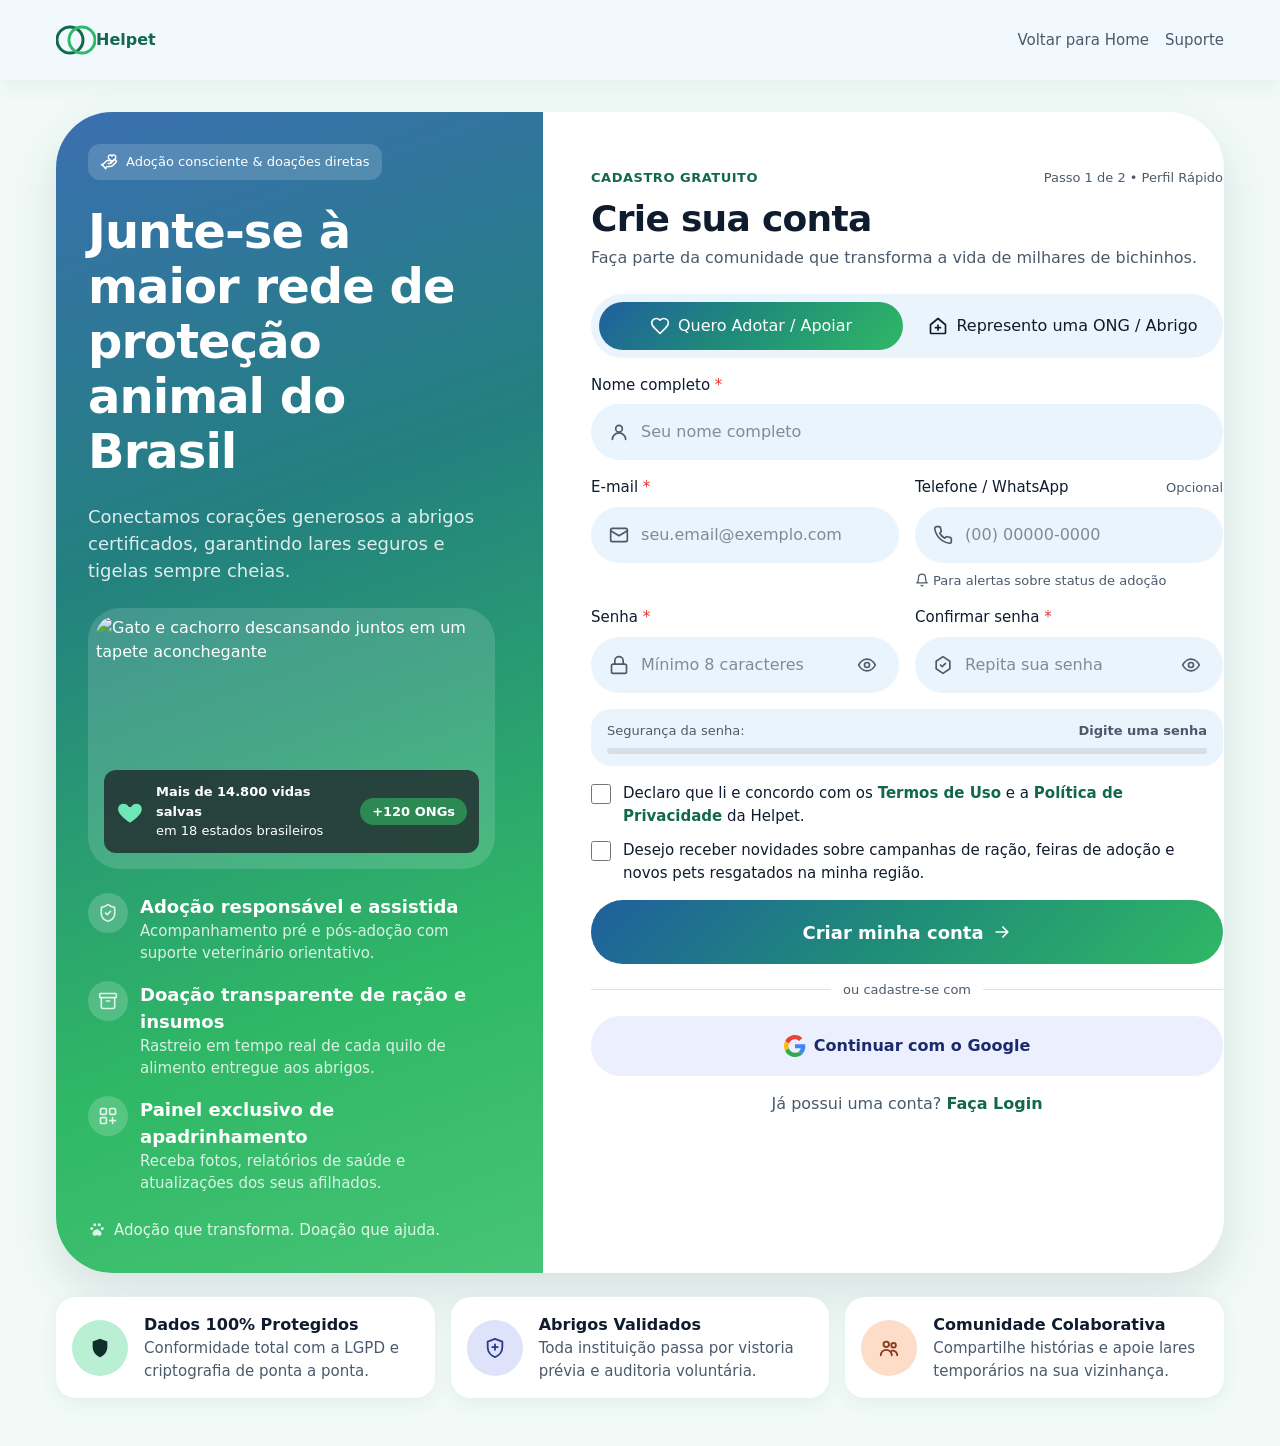
==== cadastro.html @ 6428bb78 "Login e cadastro" ====
<!DOCTYPE html>
<html lang="pt-BR">

<head>
  <meta charset="UTF-8">
  <meta name="viewport" content="width=device-width, initial-scale=1">
  <title>Crie sua conta | Helpet</title>
  <link rel="stylesheet" href="estilo/style.css">
</head>

<body>

  <header class="site-header">
    <div class="container header__inner">
      <a class="logo" href="/" aria-label="Helpet - página inicial">
        <svg class="logo__icon" width="40" height="36" viewBox="0 0 40 36" aria-hidden="true">
          <circle cx="14" cy="18" r="13" fill="none" stroke="currentColor" stroke-width="3" />
          <circle cx="26" cy="18" r="13" fill="none" stroke="var(--color-green-500)" stroke-width="3" />
        </svg>
        <span class="logo__text">Hel<span>pet</span></span>
      </a>
      <nav class="header__nav" aria-label="Navegação principal">
        <a href="/">Voltar para Home</a>
        <a href="/suporte">Suporte</a>
      </nav>
    </div>
  </header>

  <main class="container main">
    <section class="auth-card" aria-labelledby="auth-title">

      <aside class="auth-card__aside">
        <p class="badge">
          <svg width="18" height="18" viewBox="0 0 24 24" fill="none" stroke="currentColor" stroke-width="2"
            stroke-linecap="round" stroke-linejoin="round" aria-hidden="true">
            <path d="M11 14h2a2 2 0 1 0 0-4h-3c-.6 0-1.1.2-1.4.6L3 16" />
            <path d="m7 20 1.6-1.4c.3-.4.8-.6 1.4-.6h4c1.1 0 2.1-.4 2.8-1.2l4.6-4.4a2 2 0 0 0-2.8-2.8l-4.2 3.9" />
            <path d="m2 15 6 6" />
            <path d="M19.5 8.5c.7-.7 1.5-1.6 1.5-2.7A2.7 2.7 0 0 0 16 4a2.7 2.7 0 0 0-5 1.8c0 1.2.8 2 1.5 2.7L16 11Z" />
          </svg>
          Adoção consciente &amp; doações diretas
        </p>

        <h1 class="aside__title">Junte-se à maior rede de proteção animal do Brasil</h1>
        <p class="aside__lead">Conectamos corações generosos a abrigos certificados, garantindo lares seguros e tigelas
          sempre cheias.</p>

        <figure class="aside__figure">
          <img src="assets/pets.jpg" alt="Gato e cachorro descansando juntos em um tapete aconchegante" width="640"
            height="360">
          <figcaption class="aside__caption">
            <svg width="28" height="28" viewBox="0 0 24 24" fill="currentColor" aria-hidden="true">
              <path
                d="M12 21s-7.5-4.6-9.6-9.1C.9 8.6 2.8 5 6.3 5c2 0 3.7 1.1 4.7 2.7h2C14 6.1 15.700 5 17.700 5c3.500 0 5.400 3.600 3.900 6.900C19.500 16.400 12 21 12 21Z" />
            </svg>
            <span><strong>Mais de 14.800 vidas salvas</strong><br>em 18 estados brasileiros</span>
            <span class="pill">+120 ONGs</span>
          </figcaption>
        </figure>

        <ul class="features">
          <li class="feature">
            <span class="feature__icon" aria-hidden="true">
              <svg width="20" height="20" viewBox="0 0 24 24" fill="none" stroke="currentColor" stroke-width="2"
                stroke-linecap="round" stroke-linejoin="round">
                <path
                  d="M20 13c0 5-3.500 7.500-7.700 8.900a1 1 0 0 1-.6 0C7.500 20.500 4 18 4 13V6a1 1 0 0 1 1-1c2 0 4.500-1.200 6.200-2.700a1.200 1.200 0 0 1 1.600 0C14.500 3.800 17 5 19 5a1 1 0 0 1 1 1z" />
                <path d="m9 12 2 2 4-4" />
              </svg>
            </span>
            <div>
              <h2 class="feature__title">Adoção responsável e assistida</h2>
              <p>Acompanhamento pré e pós-adoção com suporte veterinário orientativo.</p>
            </div>
          </li>
          <li class="feature">
            <span class="feature__icon" aria-hidden="true">
              <svg width="20" height="20" viewBox="0 0 24 24" fill="none" stroke="currentColor" stroke-width="2"
                stroke-linecap="round" stroke-linejoin="round">
                <rect width="20" height="5" x="2" y="3" rx="1" />
                <path d="M4 8v11a2 2 0 0 0 2 2h12a2 2 0 0 0 2-2V8" />
                <path d="M10 12h4" />
              </svg>
            </span>
            <div>
              <h2 class="feature__title">Doação transparente de ração e insumos</h2>
              <p>Rastreio em tempo real de cada quilo de alimento entregue aos abrigos.</p>
            </div>
          </li>
          <li class="feature">
            <span class="feature__icon" aria-hidden="true">
              <svg width="20" height="20" viewBox="0 0 24 24" fill="none" stroke="currentColor" stroke-width="2"
                stroke-linecap="round" stroke-linejoin="round">
                <rect width="7" height="7" x="3" y="3" rx="1" />
                <rect width="7" height="7" x="14" y="3" rx="1" />
                <rect width="7" height="7" x="3" y="14" rx="1" />
                <path d="M14 17.500h7M17.500 14v7" />
              </svg>
            </span>
            <div>
              <h2 class="feature__title">Painel exclusivo de apadrinhamento</h2>
              <p>Receba fotos, relatórios de saúde e atualizações dos seus afilhados.</p>
            </div>
          </li>
        </ul>

        <p class="aside__footer">
          <svg width="18" height="18" viewBox="0 0 24 24" fill="currentColor" aria-hidden="true">
            <circle cx="5" cy="10" r="2" />
            <circle cx="9" cy="5" r="2" />
            <circle cx="15" cy="5" r="2" />
            <circle cx="19" cy="10" r="2" />
            <path
              d="M12 11c-3 0-6 3.500-6 6 0 2 1.800 3 3.500 2.500 1-.3 1.700-.5 2.500-.5s1.500.2 2.500.5C16.200 20 18 19 18 17c0-2.500-3-6-6-6Z" />
          </svg>
          Adoção que transforma. Doação que ajuda.
        </p>
      </aside>

      <div class="auth-card__form">
        <div class="form__top">
          <p class="eyebrow">Cadastro gratuito</p>
          <p class="step">Passo 1 de 2 • Perfil Rápido</p>
        </div>
        <h2 id="auth-title" class="form__title">Crie sua conta</h2>
        <p class="form__subtitle">Faça parte da comunidade que transforma a vida de milhares de bichinhos.</p>

        <form action="#" method="post" novalidate>

          <fieldset class="segmented">
            <legend class="visually-hidden">Tipo de perfil</legend>
            <label class="segmented__option">
              <input type="radio" name="perfil" value="adotante" checked>
              <span>
                <svg width="20" height="20" viewBox="0 0 24 24" fill="none" stroke="currentColor" stroke-width="2"
                  stroke-linecap="round" stroke-linejoin="round" aria-hidden="true">
                  <path
                    d="M19 14c1.500-1.500 3-3.200 3-5.500A5.500 5.500 0 0 0 16.500 3c-1.800 0-3 .5-4.500 2-1.500-1.500-2.700-2-4.500-2A5.500 5.500 0 0 0 2 8.500c0 2.300 1.500 4 3 5.500l7 7Z" />
                </svg>
                Quero Adotar / Apoiar
              </span>
            </label>
            <label class="segmented__option">
              <input type="radio" name="perfil" value="ong">
              <span>
                <svg width="20" height="20" viewBox="0 0 24 24" fill="none" stroke="currentColor" stroke-width="2"
                  stroke-linecap="round" stroke-linejoin="round" aria-hidden="true">
                  <path d="M3 10.500 12 3l9 7.500V20a1 1 0 0 1-1 1H4a1 1 0 0 1-1-1z" />
                  <path d="M12 11v6M9 14h6" />
                </svg>
                Represento uma ONG / Abrigo
              </span>
            </label>
          </fieldset>

          <div class="field">
            <label for="nome">Nome completo <span class="required" aria-hidden="true">*</span></label>
            <div class="input">
              <svg width="20" height="20" viewBox="0 0 24 24" fill="none" stroke="currentColor" stroke-width="2"
                stroke-linecap="round" stroke-linejoin="round" aria-hidden="true">
                <circle cx="12" cy="8" r="4" />
                <path d="M4 21a8 8 0 0 1 16 0" />
              </svg>
              <input type="text" id="nome" name="nome" placeholder="Seu nome completo" autocomplete="name" required>
            </div>
          </div>

          <div class="grid-2">
            <div class="field">
              <label for="email">E-mail <span class="required" aria-hidden="true">*</span></label>
              <div class="input">
                <svg width="20" height="20" viewBox="0 0 24 24" fill="none" stroke="currentColor" stroke-width="2"
                  stroke-linecap="round" stroke-linejoin="round" aria-hidden="true">
                  <rect width="20" height="16" x="2" y="4" rx="2" />
                  <path d="m22 7-10 6L2 7" />
                </svg>
                <input type="email" id="email" name="email" placeholder="seu.email@exemplo.com" autocomplete="email"
                  required>
              </div>
            </div>
            <div class="field">
              <div class="field__label-row">
                <label for="telefone">Telefone / WhatsApp</label>
                <span class="optional">Opcional</span>
              </div>
              <div class="input">
                <svg width="20" height="20" viewBox="0 0 24 24" fill="none" stroke="currentColor" stroke-width="2"
                  stroke-linecap="round" stroke-linejoin="round" aria-hidden="true">
                  <path
                    d="M22 16.900v3a2 2 0 0 1-2.200 2 19.800 19.800 0 0 1-8.600-3.100 19.500 19.500 0 0 1-6-6A19.800 19.800 0 0 1 2.100 4.200 2 2 0 0 1 4.100 2h3a2 2 0 0 1 2 1.700c.1 1 .4 1.900.7 2.800a2 2 0 0 1-.5 2.100L8.100 9.900a16 16 0 0 0 6 6l1.300-1.300a2 2 0 0 1 2.100-.4c.9.300 1.800.6 2.800.7a2 2 0 0 1 1.700 2z" />
                </svg>
                <input type="tel" id="telefone" name="telefone" placeholder="(00) 00000-0000" autocomplete="tel"
                  aria-describedby="telefone-ajuda">
              </div>
              <p id="telefone-ajuda" class="hint">
                <svg width="14" height="14" viewBox="0 0 24 24" fill="none" stroke="currentColor" stroke-width="2"
                  stroke-linecap="round" stroke-linejoin="round" aria-hidden="true">
                  <path d="M6 8a6 6 0 0 1 12 0c0 7 3 9 3 9H3s3-2 3-9" />
                  <path d="M10.300 21a1.900 1.900 0 0 0 3.400 0" />
                </svg>
                Para alertas sobre status de adoção
              </p>
            </div>
          </div>

          <div class="grid-2">
            <div class="field">
              <label for="senha">Senha <span class="required" aria-hidden="true">*</span></label>
              <div class="input">
                <svg width="20" height="20" viewBox="0 0 24 24" fill="none" stroke="currentColor" stroke-width="2"
                  stroke-linecap="round" stroke-linejoin="round" aria-hidden="true">
                  <rect width="18" height="11" x="3" y="11" rx="2" />
                  <path d="M7 11V7a5 5 0 0 1 10 0v4" />
                </svg>
                <input type="password" id="senha" name="senha" placeholder="Mínimo 8 caracteres" minlength="8"
                  autocomplete="new-password" required>
                <button type="button" class="input__toggle" aria-label="Mostrar senha">
                  <svg width="20" height="20" viewBox="0 0 24 24" fill="none" stroke="currentColor" stroke-width="2"
                    stroke-linecap="round" stroke-linejoin="round" aria-hidden="true">
                    <path d="M2 12s3.500-7 10-7 10 7 10 7-3.500 7-10 7S2 12 2 12z" />
                    <circle cx="12" cy="12" r="3" />
                  </svg>
                </button>
              </div>
            </div>
            <div class="field">
              <label for="confirmar-senha">Confirmar senha <span class="required" aria-hidden="true">*</span></label>
              <div class="input">
                <svg width="20" height="20" viewBox="0 0 24 24" fill="none" stroke="currentColor" stroke-width="2"
                  stroke-linecap="round" stroke-linejoin="round" aria-hidden="true">
                  <path d="M3.800 7.500 12 2l8.200 5.500v9L12 22l-8.200-5.500z" />
                  <path d="m9 12 2 2 4-4" />
                </svg>
                <input type="password" id="confirmar-senha" name="confirmar-senha" placeholder="Repita sua senha"
                  minlength="8" autocomplete="new-password" required>
                <button type="button" class="input__toggle" aria-label="Mostrar confirmação de senha">
                  <svg width="20" height="20" viewBox="0 0 24 24" fill="none" stroke="currentColor" stroke-width="2"
                    stroke-linecap="round" stroke-linejoin="round" aria-hidden="true">
                    <path d="M2 12s3.500-7 10-7 10 7 10 7-3.500 7-10 7S2 12 2 12z" />
                    <circle cx="12" cy="12" r="3" />
                  </svg>
                </button>
              </div>
            </div>
          </div>

          <div class="strength">
            <div class="strength__row">
              <span id="forca-label">Segurança da senha:</span>
              <strong>Digite uma senha</strong>
            </div>
            <meter class="strength__meter" min="0" max="4" value="0" aria-labelledby="forca-label"></meter>
          </div>

          <div class="checks">
            <label class="check">
              <input type="checkbox" name="termos" required>
              <span>Declaro que li e concordo com os <a href="/termos">Termos de Uso</a> e a <a
                  href="/privacidade">Política de Privacidade</a> da Helpet.</span>
            </label>
            <label class="check">
              <input type="checkbox" name="novidades">
              <span>Desejo receber novidades sobre campanhas de ração, feiras de adoção e novos pets resgatados na minha
                região.</span>
            </label>
          </div>

          <button type="submit" class="btn btn--primary">
            Criar minha conta
            <svg width="20" height="20" viewBox="0 0 24 24" fill="none" stroke="currentColor" stroke-width="2"
              stroke-linecap="round" stroke-linejoin="round" aria-hidden="true">
              <path d="M5 12h14M13 6l6 6-6 6" />
            </svg>
          </button>

          <p class="divider"><span>ou cadastre-se com</span></p>

          <button type="button" class="btn btn--google">
            <svg width="22" height="22" viewBox="0 0 48 48" aria-hidden="true">
              <path fill="#EA4335"
                d="M24 9.500c3.500 0 6.600 1.200 9.100 3.600l6.800-6.800C35.800 2.400 30.300 0 24 0 14.600 0 6.500 5.400 2.600 13.200l7.900 6.100C12.400 13.600 17.700 9.500 24 9.500z" />
              <path fill="#4285F4"
                d="M46.500 24.500c0-1.600-.1-3.100-.4-4.500H24v9h12.700c-.6 3-2.200 5.500-4.700 7.200l7.600 5.900c4.400-4.100 6.900-10.100 6.900-17.600z" />
              <path fill="#FBBC05"
                d="M10.500 28.700A14.500 14.500 0 0 1 9.500 24c0-1.600.3-3.200.9-4.700l-7.900-6.100A24 24 0 0 0 0 24c0 3.900.9 7.500 2.600 10.800l7.900-6.100z" />
              <path fill="#34A853"
                d="M24 48c6.500 0 11.900-2.100 15.900-5.800l-7.600-5.900c-2.100 1.400-4.900 2.300-8.300 2.300-6.300 0-11.600-4.100-13.500-9.800l-7.900 6.100C6.500 42.600 14.600 48 24 48z" />
            </svg>
            Continuar com o Google
          </button>

          <p class="login-link">Já possui uma conta? <a href="login.html">Faça Login</a></p>
        </form>
      </div>
    </section>

    <section class="trust" aria-label="Garantias da plataforma">
      <article class="trust__item">
        <span class="trust__icon trust__icon--green" aria-hidden="true">
          <svg width="22" height="22" viewBox="0 0 24 24" fill="currentColor">
            <path d="M12 2 4 5v6c0 5 3.400 9.400 8 11 4.600-1.600 8-6 8-11V5z" />
          </svg>
        </span>
        <div>
          <h3>Dados 100% Protegidos</h3>
          <p>Conformidade total com a LGPD e criptografia de ponta a ponta.</p>
        </div>
      </article>
      <article class="trust__item">
        <span class="trust__icon trust__icon--blue" aria-hidden="true">
          <svg width="22" height="22" viewBox="0 0 24 24" fill="none" stroke="currentColor" stroke-width="2"
            stroke-linecap="round" stroke-linejoin="round">
            <path d="M12 2 4 5v6c0 5 3.400 9.400 8 11 4.600-1.600 8-6 8-11V5z" />
            <path d="M12 8v6M9 11h6" />
          </svg>
        </span>
        <div>
          <h3>Abrigos Validados</h3>
          <p>Toda instituição passa por vistoria prévia e auditoria voluntária.</p>
        </div>
      </article>
      <article class="trust__item">
        <span class="trust__icon trust__icon--orange" aria-hidden="true">
          <svg width="22" height="22" viewBox="0 0 24 24" fill="none" stroke="currentColor" stroke-width="2"
            stroke-linecap="round" stroke-linejoin="round">
            <circle cx="9" cy="8" r="3" />
            <circle cx="17" cy="9" r="2.500" />
            <path d="M3 20a6 6 0 0 1 12 0M15 15a5 5 0 0 1 6 5" />
          </svg>
        </span>
        <div>
          <h3>Comunidade Colaborativa</h3>
          <p>Compartilhe histórias e apoie lares temporários na sua vizinhança.</p>
        </div>
      </article>
    </section>
  </main>

</body>

</html>
---- estilo/style.css ----
:root {
  --color-blue-700: #1f5f9e;
  --color-teal-600: #1f8a7a;
  --color-green-500: #2fb865;
  --color-green-400: #47c477;
  --color-green-800: #12684a;
  --color-bg: #f1faf6;
  --color-bg-header: #f1f9fe;
  --color-surface: #ffffff;
  --color-field: #eaf4fd;
  --color-text: #0f1c2e;
  --color-text-muted: #4b5a6b;
  --color-border: #d6e2ec;
  --color-danger: #e5302d;
  --color-google-bg: #eceffd;
  --color-mint: #dff3ea;

  --gradient-brand: linear-gradient(135deg, var(--color-blue-700) 0%, var(--color-teal-600) 45%, var(--color-green-500) 100%);
  --gradient-aside: linear-gradient(160deg, #3a6fb0 0%, #23807f 35%, #2fb865 75%, #47c477 100%);

  --space-1: 0.25rem;
  --space-2: 0.5rem;
  --space-3: 0.75rem;
  --space-4: 1rem;
  --space-5: 1.5rem;
  --space-6: 2rem;
  --space-7: 3rem;

  --radius-sm: 0.75rem;
  --radius-md: 1.25rem;
  --radius-lg: 2rem;
  --radius-xl: 3.5rem;
  --radius-pill: 999px;

  --font-family: "Outfit", "Segoe UI", system-ui, -apple-system, Roboto, Arial, sans-serif;
  --fs-xs: 0.8125rem;
  --fs-sm: 0.9375rem;
  --fs-md: 1rem;
  --fs-lg: 1.125rem;
  --fs-xl: 1.75rem;
  --fs-2xl: 2.25rem;

  --shadow-card: 0 20px 50px rgba(15, 60, 80, 0.12);
  --shadow-soft: 0 6px 20px rgba(15, 60, 80, 0.06);

  --container: 76rem;
}

*,
*::before,
*::after {
  box-sizing: border-box;
}

body {
  margin: 0;
  font-family: var(--font-family);
  font-size: var(--fs-md);
  line-height: 1.5;
  color: var(--color-text);
  background: var(--color-bg);
}

img {
  display: block;
  max-width: 100%;
  height: auto;
}

a {
  color: var(--color-green-800);
  font-weight: 600;
  text-decoration: none;
}

a:hover {
  text-decoration: underline;
}

h1,
h2,
h3,
p,
ul,
dl,
dd,
figure,
fieldset {
  margin: 0;
  padding: 0;
}

ul {
  list-style: none;
}

fieldset {
  border: 0;
  min-width: 0;
}

button,
input {
  font: inherit;
}

:focus-visible {
  outline: 3px solid var(--color-blue-700);
  outline-offset: 2px;
}

.visually-hidden {
  position: absolute;
  width: 1px;
  height: 1px;
  overflow: hidden;
  clip: rect(0 0 0 0);
  white-space: nowrap;
}

.container {
  width: 100%;
  max-width: var(--container);
  margin-inline: auto;
  padding-inline: var(--space-4);
}

/* Header */
.site-header {
  background: var(--color-bg-header);
  box-shadow: var(--shadow-soft);
}

.header__inner {
  display: flex;
  align-items: center;
  justify-content: space-between;
  gap: var(--space-4);
  min-height: 4.5rem;
}

.logo {
  display: inline-flex;
  align-items: center;
}

.logo img {
  height: 2.5rem;
  width: auto;
}

.header__nav {
  display: flex;
  gap: var(--space-4);
}

.header__nav a {
  color: var(--color-text-muted);
  font-size: var(--fs-xs);
  font-weight: 500;
}

/* Layout */
.main {
  padding-block: var(--space-5) var(--space-6);
}

.auth-card {
  display: flex;
  flex-direction: column;
  overflow: hidden;
  background: var(--color-surface);
  border-radius: var(--radius-lg);
  box-shadow: var(--shadow-card);
}

.auth-card__aside {
  display: flex;
  flex-direction: column;
  gap: var(--space-5);
  padding: var(--space-5);
  color: #fff;
  background: var(--gradient-aside);
}

.auth-card__form {
  padding: var(--space-5) var(--space-4);
}

/* Aside (cadastro) */
.badge {
  align-self: flex-start;
  display: inline-flex;
  align-items: center;
  gap: var(--space-2);
  padding: var(--space-2) var(--space-3);
  font-size: var(--fs-xs);
  font-weight: 500;
  background: rgba(255, 255, 255, 0.16);
  border-radius: var(--radius-sm);
}

.badge--upper {
  text-transform: uppercase;
  border-radius: var(--radius-pill);
}

.aside__title {
  font-size: var(--fs-xl);
  font-weight: 700;
  line-height: 1.15;
  letter-spacing: -0.02em;
}

.aside__lead {
  font-size: var(--fs-md);
  color: rgba(255, 255, 255, 0.85);
}

.aside__figure {
  position: relative;
  padding: var(--space-2);
  background: rgba(255, 255, 255, 0.14);
  border-radius: var(--radius-lg);
}

.aside__figure img {
  width: 100%;
  aspect-ratio: 16 / 10;
  object-fit: cover;
  border-radius: var(--radius-md);
}

.aside__caption {
  position: absolute;
  left: var(--space-4);
  right: var(--space-4);
  bottom: var(--space-4);
  display: flex;
  align-items: center;
  gap: var(--space-3);
  padding: var(--space-3);
  font-size: var(--fs-xs);
  background: rgba(30, 36, 40, 0.78);
  border-radius: var(--radius-sm);
}

.aside__caption svg {
  flex-shrink: 0;
  color: #6ee7b7;
}

.aside__caption strong {
  font-weight: 600;
}

.pill {
  margin-left: auto;
  padding: var(--space-1) var(--space-3);
  font-weight: 600;
  white-space: nowrap;
  background: rgba(47, 184, 101, 0.6);
  border-radius: var(--radius-pill);
}

.features {
  display: grid;
  gap: var(--space-4);
}

.feature {
  display: flex;
  gap: var(--space-3);
  font-size: var(--fs-sm);
  color: rgba(255, 255, 255, 0.82);
}

.feature__icon {
  flex-shrink: 0;
  display: grid;
  place-items: center;
  width: 2.5rem;
  height: 2.5rem;
  background: rgba(255, 255, 255, 0.18);
  border-radius: 50%;
}

.feature__title {
  font-size: var(--fs-lg);
  font-weight: 600;
  color: #fff;
}

.aside__footer {
  display: flex;
  align-items: center;
  gap: var(--space-2);
  font-size: var(--fs-sm);
  color: rgba(255, 255, 255, 0.85);
}

/* Aside (login) */
.auth-card__aside--center {
  align-items: center;
  justify-content: space-between;
  text-align: center;
}

.aside__top {
  display: flex;
  flex-wrap: wrap;
  justify-content: space-between;
  gap: var(--space-2);
  width: 100%;
}

.aside__photo {
  position: relative;
  width: 100%;
  max-width: 16rem;
  padding: var(--space-2);
  background: rgba(255, 255, 255, 0.16);
  border-radius: var(--radius-md);
}

.aside__photo img {
  width: 100%;
  aspect-ratio: 1 / 1;
  object-fit: cover;
  border-radius: var(--radius-sm);
}

.pill--white {
  position: absolute;
  left: 50%;
  bottom: calc(var(--space-3) * -1);
  display: inline-flex;
  align-items: center;
  gap: var(--space-2);
  margin: 0;
  padding: var(--space-1) var(--space-3);
  font-size: var(--fs-xs);
  color: var(--color-green-800);
  background: var(--color-surface);
  transform: translateX(-50%);
}

.pill--white .dot {
  width: 0.625rem;
  height: 0.625rem;
  background: var(--color-green-800);
  border-radius: 50%;
}

.aside__text {
  display: grid;
  gap: var(--space-3);
  margin-top: var(--space-3);
}

.aside__title--md {
  font-size: var(--fs-xl);
}

.aside__stats {
  display: flex;
  align-items: center;
  gap: var(--space-4);
  width: 100%;
  padding: var(--space-4);
  text-align: left;
  background: rgba(255, 255, 255, 0.14);
  border-radius: var(--radius-md);
}

.stats__icon {
  flex-shrink: 0;
  display: grid;
  place-items: center;
  width: 3rem;
  height: 3rem;
  background: rgba(255, 255, 255, 0.2);
  border-radius: 50%;
}

.stats__item dt {
  font-size: var(--fs-md);
  font-weight: 700;
}

.stats__item dd {
  font-size: var(--fs-xs);
  color: rgba(255, 255, 255, 0.82);
}

.stats__item--end {
  margin-left: auto;
  text-align: right;
}

.stats__item--end dt {
  font-size: var(--fs-xl);
  color: #b9f0d4;
}

/* Form */
.form__top {
  display: flex;
  flex-wrap: wrap;
  justify-content: space-between;
  gap: var(--space-2);
}

.eyebrow {
  font-size: var(--fs-xs);
  font-weight: 700;
  letter-spacing: 0.04em;
  text-transform: uppercase;
  color: var(--color-green-800);
}

.welcome {
  display: flex;
  align-items: center;
  gap: var(--space-2);
  font-size: var(--fs-sm);
  font-weight: 600;
  color: var(--color-green-800);
}

.step {
  font-size: var(--fs-xs);
  color: var(--color-text-muted);
}

.form__title {
  margin-top: var(--space-1);
  font-size: var(--fs-2xl);
  font-weight: 700;
  letter-spacing: -0.02em;
}

.form__subtitle {
  margin-bottom: var(--space-5);
  color: var(--color-text-muted);
}

form {
  display: grid;
  gap: var(--space-4);
}

.segmented {
  display: grid;
  gap: var(--space-2);
  padding: var(--space-2);
  background: var(--color-field);
  border-radius: var(--radius-pill);
}

.segmented__option input {
  position: absolute;
  opacity: 0;
}

.segmented__option span {
  display: flex;
  align-items: center;
  justify-content: center;
  gap: var(--space-2);
  min-height: 3rem;
  padding-inline: var(--space-4);
  font-weight: 500;
  color: var(--color-text);
  text-align: center;
  cursor: pointer;
  border-radius: var(--radius-pill);
}

.segmented__option input:checked+span {
  color: #fff;
  background: var(--gradient-brand);
}

.segmented__option input:focus-visible+span {
  outline: 3px solid var(--color-blue-700);
  outline-offset: 2px;
}

.grid-2 {
  display: grid;
  gap: var(--space-4);
}

.field {
  display: grid;
  gap: var(--space-2);
  align-content: start;
}

.field label {
  font-size: var(--fs-sm);
  font-weight: 500;
}

.field__label-row {
  display: flex;
  justify-content: space-between;
  align-items: baseline;
  gap: var(--space-2);
}

.link-sm {
  font-size: var(--fs-xs);
}

.required {
  color: var(--color-danger);
}

.optional {
  font-size: var(--fs-xs);
  color: var(--color-text-muted);
}

.input {
  display: flex;
  align-items: center;
  gap: var(--space-3);
  min-height: 3.5rem;
  padding-inline: var(--space-4);
  color: var(--color-text-muted);
  background: var(--color-field);
  border: 2px solid transparent;
  border-radius: var(--radius-pill);
}

.input:focus-within {
  border-color: var(--color-blue-700);
}

.input input {
  flex: 1;
  min-width: 0;
  padding: 0;
  color: var(--color-text);
  background: transparent;
  border: 0;
  outline: 0;
}

.input input::placeholder {
  color: #7d8c9c;
}

.input svg {
  flex-shrink: 0;
}

.input__toggle {
  display: grid;
  place-items: center;
  padding: var(--space-1);
  color: var(--color-text-muted);
  cursor: pointer;
  background: transparent;
  border: 0;
  border-radius: 50%;
}

.hint {
  display: flex;
  align-items: center;
  gap: var(--space-1);
  font-size: var(--fs-xs);
  color: var(--color-text-muted);
}

.strength {
  padding: var(--space-3) var(--space-4);
  background: var(--color-field);
  border-radius: var(--radius-md);
}

.strength__row {
  display: flex;
  justify-content: space-between;
  gap: var(--space-2);
  margin-bottom: var(--space-2);
  font-size: var(--fs-xs);
  color: var(--color-text-muted);
}

.strength__meter {
  display: block;
  width: 100%;
  height: 0.375rem;
  appearance: none;
  background: #d6dee6;
  border: 0;
  border-radius: var(--radius-pill);
}

.strength__meter::-webkit-meter-bar {
  background: #d6dee6;
  border: 0;
  border-radius: var(--radius-pill);
}

.strength__meter::-webkit-meter-optimum-value {
  background: var(--color-green-500);
  border-radius: var(--radius-pill);
}

.strength__meter::-moz-meter-bar {
  background: var(--color-green-500);
  border-radius: var(--radius-pill);
}

.checks {
  display: grid;
  gap: var(--space-3);
}

.check {
  display: flex;
  align-items: flex-start;
  gap: var(--space-3);
  font-size: var(--fs-sm);
  color: var(--color-text);
}

.check input {
  flex-shrink: 0;
  width: 1.25rem;
  height: 1.25rem;
  margin: 0.125rem 0 0;
  accent-color: var(--color-green-800);
}

.form__row {
  display: flex;
  flex-wrap: wrap;
  align-items: center;
  justify-content: space-between;
  gap: var(--space-3);
}

.form__row .check {
  align-items: center;
}

.badge-ssl {
  display: inline-flex;
  align-items: center;
  gap: var(--space-1);
  padding: var(--space-1) var(--space-3);
  font-size: var(--fs-xs);
  font-weight: 600;
  color: var(--color-green-800);
  background: var(--color-mint);
  border-radius: var(--radius-pill);
}

.btn {
  display: flex;
  align-items: center;
  justify-content: center;
  gap: var(--space-2);
  width: 100%;
  min-height: 3.5rem;
  font-size: var(--fs-lg);
  font-weight: 600;
  cursor: pointer;
  border: 0;
  border-radius: var(--radius-pill);
  transition: filter 0.2s ease;
}

.btn:hover {
  filter: brightness(1.06);
}

.btn--primary {
  min-height: 4rem;
  color: #fff;
  background: var(--gradient-brand);
}

.btn--google {
  min-height: 3.75rem;
  font-size: var(--fs-md);
  color: #1b2a6b;
  background: var(--color-google-bg);
}

.social {
  display: grid;
  gap: var(--space-3);
}

.btn--social {
  min-height: 3.5rem;
  font-size: var(--fs-md);
  font-weight: 500;
  color: var(--color-text);
  background: var(--color-field);
}

.divider {
  display: flex;
  align-items: center;
  gap: var(--space-3);
  font-size: var(--fs-xs);
  color: var(--color-text-muted);
}

.divider--upper {
  text-transform: uppercase;
  letter-spacing: 0.02em;
}

.divider::before,
.divider::after {
  content: "";
  flex: 1;
  height: 1px;
  background: var(--color-border);
}

.login-link {
  text-align: center;
  color: var(--color-text-muted);
}

.secure-note {
  display: flex;
  align-items: center;
  justify-content: center;
  gap: var(--space-2);
  font-size: var(--fs-xs);
  color: var(--color-text-muted);
}

/* Trust */
.trust {
  display: grid;
  gap: var(--space-4);
  margin-top: var(--space-5);
}

.trust__item {
  display: flex;
  align-items: center;
  gap: var(--space-4);
  padding: var(--space-4);
  font-size: var(--fs-sm);
  background: var(--color-surface);
  border-radius: var(--radius-md);
  box-shadow: var(--shadow-soft);
}

.trust__item h3 {
  font-size: var(--fs-md);
  font-weight: 600;
}

.trust__item p {
  color: var(--color-text-muted);
}

.trust__item--compact {
  padding: var(--space-3) var(--space-4);
}

.trust__icon {
  flex-shrink: 0;
  display: grid;
  place-items: center;
  width: 3.5rem;
  height: 3.5rem;
  border-radius: 50%;
}

.trust__item--compact .trust__icon {
  width: 2.75rem;
  height: 2.75rem;
}

.trust__icon--green {
  color: #0f2f2a;
  background: #b9f0d4;
}

.trust__icon--blue {
  color: #2b3a8f;
  background: #dfe3fa;
}

.trust__icon--orange {
  color: #8a3b1c;
  background: #fddcc8;
}

.trust__icon--mint {
  color: var(--color-green-800);
  background: var(--color-mint);
}

/* >= 640px */
@media (min-width: 640px) {
  .container {
    padding-inline: var(--space-5);
  }

  .segmented {
    grid-template-columns: 1fr 1fr;
  }

  .grid-2,
  .social {
    grid-template-columns: 1fr 1fr;
  }

  .trust--4 {
    grid-template-columns: 1fr 1fr;
  }

  .auth-card__aside,
  .auth-card__form {
    padding: var(--space-6);
  }

  .aside__title {
    font-size: var(--fs-2xl);
  }

  .aside__title--md {
    font-size: var(--fs-2xl);
  }
}

/* >= 960px */
@media (min-width: 960px) {
  .main {
    padding-block: var(--space-6) var(--space-7);
  }

  .auth-card {
    flex-direction: row;
    border-radius: var(--radius-xl);
  }

  .auth-card__aside {
    flex: 0 0 41.7%;
    padding: var(--space-6) var(--space-5);
  }

  .auth-card__form {
    flex: 1;
    padding: var(--space-6);
  }

  .trust {
    grid-template-columns: repeat(3, 1fr);
  }

  .trust--4 {
    grid-template-columns: repeat(4, 1fr);
  }

  .header__nav a {
    font-size: var(--fs-sm);
  }
}

/* >= 1200px */
@media (min-width: 1200px) {
  .header__inner {
    min-height: 5rem;
  }

  .auth-card__aside {
    padding: var(--space-6) 3rem var(--space-6) var(--space-6);
  }

  .auth-card__form {
    padding: 3.5rem 4rem 3rem 3rem;
  }

  .aside__title {
    font-size: 3rem;
  }

  .aside__title--md {
    font-size: var(--fs-2xl);
  }

  .aside__lead {
    font-size: var(--fs-lg);
  }
}
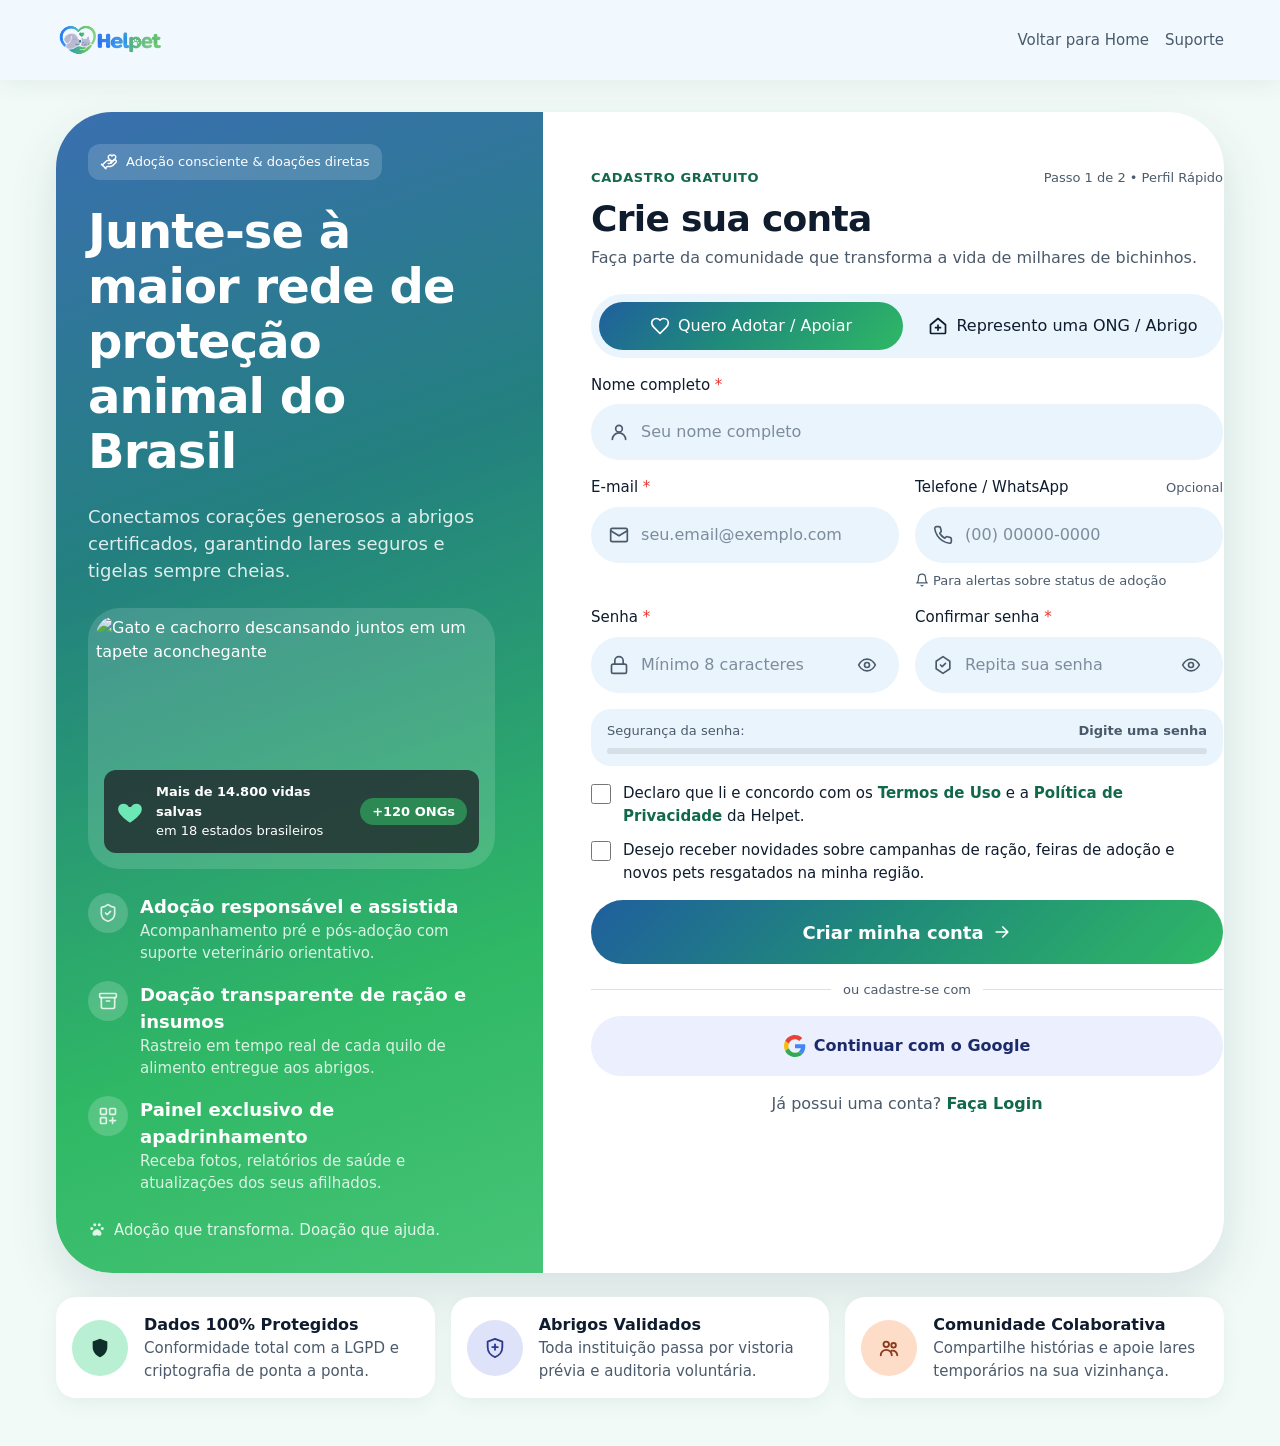
==== commit 3481288f: "ajustes" ====
--- a/cadastro.html
+++ b/cadastro.html
@@ -12,12 +12,8 @@
 
   <header class="site-header">
     <div class="container header__inner">
-      <a class="logo" href="/" aria-label="Helpet - página inicial">
-        <svg class="logo__icon" width="40" height="36" viewBox="0 0 40 36" aria-hidden="true">
-          <circle cx="14" cy="18" r="13" fill="none" stroke="currentColor" stroke-width="3" />
-          <circle cx="26" cy="18" r="13" fill="none" stroke="var(--color-green-500)" stroke-width="3" />
-        </svg>
-        <span class="logo__text">Hel<span>pet</span></span>
+      <a class="logo" href="index.html" aria-label="Helpet - página inicial">
+        <img src="img/Logo%20helpet%20pequena.png" alt="Helpet" height="40">
       </a>
       <nav class="header__nav" aria-label="Navegação principal">
         <a href="/">Voltar para Home</a>
@@ -265,13 +261,8 @@
             </label>
           </div>
 
-          <button type="submit" class="btn btn--primary">
-            Criar minha conta
-            <svg width="20" height="20" viewBox="0 0 24 24" fill="none" stroke="currentColor" stroke-width="2"
-              stroke-linecap="round" stroke-linejoin="round" aria-hidden="true">
-              <path d="M5 12h14M13 6l6 6-6 6" />
-            </svg>
-          </button>
+            <a href="index.html" class="btn btn--primary"> Criar minha conta <svg width="20" height="20" viewBox="0 0 24 24" fill="none" stroke="currentColor" stroke-width="2" stroke-linecap="round" stroke-linejoin="round" aria-hidden="true"><path d="M5 12h14M13 6l6 6-6 6" /></svg>
+            </a>
 
           <p class="divider"><span>ou cadastre-se com</span></p>
 
--- a/estilo/style.css
+++ b/estilo/style.css
@@ -899,4 +899,1960 @@
   .aside__lead {
     font-size: var(--fs-lg);
   }
+}
+
+/* Página inicial Helpet
+   Adicionar ao CSS global existente. */
+
+/* ========================================
+   ESTILOS GERAIS DA HOME
+======================================== */
+
+.home-page {
+  overflow-x: hidden;
+}
+
+.home-page main {
+  width: 100%;
+}
+
+.home-page section {
+  scroll-margin-top: 6rem;
+}
+
+.home-page a {
+  text-decoration: none;
+}
+
+.home-page a:hover {
+  text-decoration: none;
+}
+
+.home-page svg {
+  width: 1.15rem;
+  height: 1.15rem;
+  fill: none;
+  stroke: currentColor;
+  stroke-width: 1.8;
+  stroke-linecap: round;
+  stroke-linejoin: round;
+}
+
+.home-btn {
+  display: inline-flex;
+  align-items: center;
+  justify-content: center;
+  gap: var(--space-2);
+  min-height: 2.75rem;
+  padding: var(--space-2) var(--space-4);
+  font-family: inherit;
+  font-size: var(--fs-sm);
+  font-weight: 600;
+  line-height: 1.2;
+  text-align: center;
+  border: 0;
+  border-radius: var(--radius-pill);
+  cursor: pointer;
+  transition:
+    transform 0.2s ease,
+    filter 0.2s ease,
+    box-shadow 0.2s ease;
+}
+
+.home-btn:hover {
+  filter: brightness(1.06);
+  transform: translateY(-2px);
+}
+
+.home-btn svg {
+  width: 1rem;
+  height: 1rem;
+}
+
+.section-heading {
+  display: grid;
+  gap: var(--space-2);
+  margin-bottom: var(--space-5);
+}
+
+.section-heading h2 {
+  font-size: clamp(1.5rem, 3vw, 2rem);
+  font-weight: 700;
+  line-height: 1.2;
+  letter-spacing: -0.035em;
+}
+
+.section-heading p {
+  color: var(--color-text-muted);
+  font-size: var(--fs-sm);
+}
+
+.eyebrow {
+  font-size: var(--fs-xs);
+  font-weight: 700;
+  letter-spacing: 0.045em;
+  color: var(--color-green-800);
+}
+
+.section-tag {
+  display: inline-flex;
+  justify-self: center;
+  align-items: center;
+  padding: var(--space-1) var(--space-3);
+  font-size: var(--fs-xs);
+  font-weight: 600;
+  color: var(--color-green-800);
+  background: var(--color-mint);
+  border-radius: var(--radius-pill);
+}
+
+.section-heading--center {
+  max-width: 42rem;
+  margin-inline: auto;
+  margin-bottom: var(--space-5);
+  text-align: center;
+}
+
+.section-heading--center p {
+  max-width: 38rem;
+  margin-inline: auto;
+}
+
+.section-heading--row {
+  align-items: end;
+  justify-content: space-between;
+  gap: var(--space-4);
+}
+
+.section-heading__link {
+  display: inline-flex;
+  align-items: center;
+  gap: var(--space-2);
+  font-size: var(--fs-xs);
+  font-weight: 600;
+  white-space: nowrap;
+  color: var(--color-green-800);
+}
+
+.section-heading__link span {
+  font-size: 1.1rem;
+}
+
+/* ========================================
+   HEADER
+======================================== */
+
+.home-page .site-header {
+  position: relative;
+  z-index: 10;
+  background: var(--color-bg-header);
+  box-shadow: 0 2px 12px rgba(15, 60, 80, 0.06);
+}
+
+.home-page .header__inner {
+  display: flex;
+  flex-wrap: wrap;
+  align-items: center;
+  justify-content: space-between;
+  gap: var(--space-3);
+  min-height: 4.5rem;
+  padding-block: var(--space-2);
+}
+
+.home-page .logo {
+  flex-shrink: 0;
+}
+
+.home-page .logo img {
+  width: auto;
+  height: 2.25rem;
+  object-fit: contain;
+}
+
+.home-page .header__nav {
+  display: flex;
+  flex: 1;
+  align-items: center;
+  justify-content: center;
+  flex-wrap: wrap;
+  gap: var(--space-3);
+}
+
+.home-page .header__nav a {
+  padding: var(--space-2);
+  font-size: var(--fs-xs);
+  font-weight: 500;
+  color: var(--color-text);
+  transition: color 0.2s ease;
+}
+
+.home-page .header__nav a:hover,
+.home-page .header__nav a[aria-current="page"] {
+  color: var(--color-green-800);
+}
+
+.header__search {
+  display: flex;
+  align-items: center;
+  gap: var(--space-2);
+  width: min(14rem, 100%);
+  min-height: 2.5rem;
+  padding-inline: var(--space-3);
+  background: var(--color-field);
+  border: 1px solid var(--color-border);
+  border-radius: var(--radius-pill);
+}
+
+.header__search svg {
+  flex-shrink: 0;
+  width: 1rem;
+  height: 1rem;
+  color: var(--color-text-muted);
+}
+
+.header__search input {
+  width: 100%;
+  min-width: 0;
+  padding: 0;
+  font-family: inherit;
+  font-size: var(--fs-xs);
+  color: var(--color-text);
+  background: transparent;
+  border: 0;
+  outline: 0;
+}
+
+.header__search input::placeholder {
+  color: #7d8c9c;
+}
+
+.header__actions {
+  display: flex;
+  align-items: center;
+  gap: var(--space-3);
+}
+
+.home-btn--register {
+  min-height: 2.25rem;
+  padding: var(--space-2) var(--space-3);
+  font-size: var(--fs-xs);
+  color: #fff;
+  background: var(--gradient-brand);
+  white-space: nowrap;
+}
+
+.header__icon-button {
+  position: relative;
+  display: grid;
+  place-items: center;
+  width: 2.25rem;
+  height: 2.25rem;
+  color: var(--color-text-muted);
+  border-radius: 50%;
+  transition: background 0.2s ease;
+}
+
+.header__icon-button:hover {
+  background: var(--color-mint);
+}
+
+.header__icon-button svg {
+  width: 1.15rem;
+  height: 1.15rem;
+}
+
+.notification-dot {
+  position: absolute;
+  top: 0.35rem;
+  right: 0.35rem;
+  width: 0.4rem;
+  height: 0.4rem;
+  background: var(--color-danger);
+  border: 2px solid var(--color-bg-header);
+  border-radius: 50%;
+}
+
+.header__profile {
+  display: flex;
+  align-items: center;
+  gap: var(--space-2);
+  color: var(--color-text);
+}
+
+.profile__avatar {
+  display: grid;
+  place-items: center;
+  width: 2.25rem;
+  height: 2.25rem;
+  font-size: var(--fs-sm);
+  font-weight: 700;
+  color: #fff;
+  background: var(--color-green-800);
+  border-radius: 50%;
+}
+
+.profile__text {
+  display: grid;
+  gap: 0.05rem;
+  line-height: 1.2;
+}
+
+.profile__text strong {
+  font-size: var(--fs-xs);
+  font-weight: 600;
+}
+
+.profile__text small {
+  font-size: 0.7rem;
+  color: var(--color-text-muted);
+}
+
+/* ========================================
+   HERO
+======================================== */
+
+.hero {
+  position: relative;
+  overflow: hidden;
+  padding-block: var(--space-6);
+  background: linear-gradient(115deg,
+      #70a9df 0%,
+      #66c6bd 55%,
+      #4fd5a1 100%);
+}
+
+.hero__inner {
+  display: grid;
+  align-items: center;
+  gap: var(--space-6);
+}
+
+.hero__content {
+  display: grid;
+  gap: var(--space-3);
+  min-width: 0;
+}
+
+.hero__badge {
+  display: inline-flex;
+  align-items: center;
+  justify-self: start;
+  gap: var(--space-2);
+  padding: var(--space-2) var(--space-3);
+  font-size: var(--fs-xs);
+  font-weight: 600;
+  color: var(--color-green-800);
+  background: rgba(220, 255, 238, 0.82);
+  border-radius: var(--radius-pill);
+}
+
+.hero__badge-dot {
+  width: 0.5rem;
+  height: 0.5rem;
+  background: var(--color-green-800);
+  border-radius: 50%;
+}
+
+.hero h1 {
+  font-size: clamp(2rem, 4.5vw, 3.5rem);
+  font-weight: 750;
+  line-height: 1.05;
+  letter-spacing: -0.045em;
+  color: #102b3c;
+}
+
+.hero h1 span {
+  color: var(--color-green-800);
+}
+
+.hero__description {
+  max-width: 34rem;
+  font-size: var(--fs-sm);
+  line-height: 1.6;
+  color: rgba(15, 28, 46, 0.8);
+}
+
+.pet-search {
+  display: grid;
+  gap: var(--space-3);
+  margin-top: var(--space-3);
+  padding: var(--space-3);
+  background: var(--color-surface);
+  border: 1px solid rgba(255, 255, 255, 0.7);
+  border-radius: var(--radius-md);
+  box-shadow: var(--shadow-soft);
+}
+
+.pet-search__fields {
+  display: grid;
+  gap: var(--space-2);
+}
+
+.pet-search__field {
+  display: grid;
+  gap: var(--space-1);
+  min-width: 0;
+  padding: var(--space-2) var(--space-3);
+  background: #edf7f2;
+  border-radius: var(--radius-sm);
+}
+
+.pet-search__field label {
+  font-size: 0.65rem;
+  font-weight: 700;
+  letter-spacing: 0.04em;
+  color: var(--color-text-muted);
+}
+
+.pet-search__select {
+  display: flex;
+  align-items: center;
+  gap: var(--space-2);
+  min-width: 0;
+}
+
+.pet-search__select select {
+  width: 100%;
+  min-width: 0;
+  padding: 0;
+  font-family: inherit;
+  font-size: var(--fs-sm);
+  font-weight: 600;
+  color: var(--color-text);
+  cursor: pointer;
+  background: transparent;
+  border: 0;
+  outline: 0;
+}
+
+.field-icon {
+  display: grid;
+  place-items: center;
+  color: var(--color-green-800);
+}
+
+.field-icon svg {
+  width: 1rem;
+  height: 1rem;
+}
+
+.pet-search__bottom {
+  display: flex;
+  flex-wrap: wrap;
+  align-items: center;
+  justify-content: space-between;
+  gap: var(--space-3);
+}
+
+.advanced-filter {
+  position: relative;
+  font-size: var(--fs-xs);
+  color: var(--color-text-muted);
+}
+
+.advanced-filter summary {
+  display: flex;
+  align-items: center;
+  gap: var(--space-1);
+  cursor: pointer;
+  list-style: none;
+}
+
+.advanced-filter summary::-webkit-details-marker {
+  display: none;
+}
+
+.advanced-filter summary svg {
+  width: 0.9rem;
+  height: 0.9rem;
+  color: var(--color-green-800);
+}
+
+.advanced-filter__options {
+  display: grid;
+  gap: var(--space-3);
+  width: min(18rem, calc(100vw - 3rem));
+  margin-top: var(--space-2);
+  padding: var(--space-3);
+  background: var(--color-surface);
+  border: 1px solid var(--color-border);
+  border-radius: var(--radius-sm);
+  box-shadow: var(--shadow-card);
+}
+
+.advanced-filter__options label {
+  display: grid;
+  gap: var(--space-1);
+  font-weight: 600;
+}
+
+.advanced-filter__options select {
+  min-height: 2.5rem;
+  padding-inline: var(--space-2);
+  font: inherit;
+  font-weight: 400;
+  color: var(--color-text);
+  background: var(--color-field);
+  border: 1px solid var(--color-border);
+  border-radius: var(--radius-sm);
+}
+
+.home-btn--search {
+  min-height: 2.75rem;
+  padding-inline: var(--space-4);
+  color: #fff;
+  background: var(--color-green-800);
+  white-space: nowrap;
+}
+
+.hero__stats {
+  display: grid;
+  grid-template-columns: repeat(3, 1fr);
+  gap: var(--space-3);
+  margin-top: var(--space-3);
+}
+
+.hero__stat {
+  display: grid;
+  gap: 0.1rem;
+}
+
+.hero__stat strong {
+  font-size: clamp(1.2rem, 2.5vw, 1.8rem);
+  font-weight: 700;
+  line-height: 1.2;
+  color: #07543f;
+}
+
+.hero__stat span {
+  font-size: var(--fs-xs);
+  color: rgba(15, 28, 46, 0.75);
+}
+
+.hero__visual {
+  position: relative;
+  width: 100%;
+  max-width: 32rem;
+  margin-inline: auto;
+}
+
+.hero__photo {
+  position: relative;
+  overflow: hidden;
+  width: 100%;
+  aspect-ratio: 1.15 / 1;
+  background: #c8d9c9;
+  border-radius: var(--radius-lg);
+  box-shadow: var(--shadow-card);
+}
+
+.hero__photo::after {
+  position: absolute;
+  inset: 45% 0 0;
+  content: "";
+  background: linear-gradient(transparent, rgba(10, 30, 25, 0.72));
+}
+
+.hero__photo>img {
+  width: 100%;
+  height: 100%;
+  object-fit: cover;
+}
+
+.hero__photo-caption {
+  position: absolute;
+  z-index: 1;
+  right: var(--space-4);
+  bottom: var(--space-4);
+  left: var(--space-4);
+  display: grid;
+  gap: var(--space-1);
+  color: #fff;
+}
+
+.hero__photo-caption strong {
+  font-size: var(--fs-xs);
+  color: #b9f0d4;
+}
+
+.hero__photo-caption p {
+  font-size: var(--fs-sm);
+  font-weight: 600;
+  line-height: 1.3;
+}
+
+.hero__photo-caption span {
+  font-size: var(--fs-xs);
+  color: rgba(255, 255, 255, 0.85);
+}
+
+.hero__photo-badge {
+  position: absolute;
+  z-index: 2;
+  top: -0.7rem;
+  right: -0.5rem;
+  display: flex;
+  align-items: center;
+  gap: var(--space-2);
+  padding: var(--space-2) var(--space-3);
+  color: var(--color-text);
+  background: #fff;
+  border-radius: var(--radius-sm);
+  box-shadow: var(--shadow-soft);
+}
+
+.badge-check {
+  display: grid;
+  place-items: center;
+  width: 1.5rem;
+  height: 1.5rem;
+  font-size: var(--fs-sm);
+  font-weight: 700;
+  color: var(--color-green-800);
+  background: var(--color-mint);
+  border-radius: 50%;
+}
+
+.hero__photo-badge>span:last-child {
+  display: grid;
+  gap: 0.05rem;
+}
+
+.hero__photo-badge strong {
+  font-size: var(--fs-xs);
+}
+
+.hero__photo-badge small {
+  font-size: 0.7rem;
+  color: var(--color-text-muted);
+}
+
+/* ========================================
+   ACESSO RÁPIDO
+======================================== */
+
+.quick-access {
+  padding-block: var(--space-6);
+  background: var(--color-surface);
+}
+
+.quick-access .section-heading {
+  margin-bottom: var(--space-4);
+}
+
+.section-heading--row>div {
+  display: grid;
+  gap: var(--space-2);
+}
+
+.quick-access .section-heading>p {
+  max-width: 22rem;
+  font-size: var(--fs-xs);
+  text-align: right;
+}
+
+.quick-access__grid {
+  display: grid;
+  grid-template-columns: 1fr;
+  gap: var(--space-3);
+}
+
+.quick-card {
+  display: grid;
+  justify-items: center;
+  gap: var(--space-2);
+  padding: var(--space-4);
+  text-align: center;
+  color: var(--color-text);
+  background: #edf7f2;
+  border: 1px solid transparent;
+  border-radius: var(--radius-md);
+  transition:
+    transform 0.2s ease,
+    box-shadow 0.2s ease,
+    border-color 0.2s ease;
+}
+
+.quick-card:hover {
+  transform: translateY(-3px);
+  border-color: #b9e7d1;
+  box-shadow: var(--shadow-soft);
+}
+
+.quick-card__icon {
+  display: grid;
+  place-items: center;
+  width: 2.75rem;
+  height: 2.75rem;
+  margin-bottom: var(--space-1);
+  border-radius: var(--radius-sm);
+}
+
+.quick-card__icon svg {
+  width: 1.25rem;
+  height: 1.25rem;
+}
+
+.quick-card__icon--green {
+  color: #07543f;
+  background: #b9f0d4;
+}
+
+.quick-card__icon--orange {
+  color: #8a3b1c;
+  background: #ffded1;
+}
+
+.quick-card__icon--mint {
+  color: var(--color-green-800);
+  background: #d9eae3;
+}
+
+.quick-card>strong {
+  font-size: var(--fs-md);
+  font-weight: 600;
+}
+
+.quick-card>span:last-child {
+  max-width: 14rem;
+  font-size: var(--fs-xs);
+  line-height: 1.4;
+  color: var(--color-text-muted);
+}
+
+/* ========================================
+   COMO FUNCIONA
+======================================== */
+
+.how-it-works {
+  padding-block: var(--space-6);
+  background: #effbf5;
+}
+
+.steps-grid {
+  display: grid;
+  gap: var(--space-3);
+}
+
+.step-card {
+  display: grid;
+  gap: var(--space-2);
+  padding: var(--space-4);
+  background: var(--color-surface);
+  border: 1px solid rgba(214, 226, 236, 0.35);
+  border-radius: var(--radius-md);
+  box-shadow: 0 3px 14px rgba(15, 60, 80, 0.025);
+}
+
+.step-card__top {
+  display: flex;
+  align-items: center;
+  justify-content: space-between;
+  margin-bottom: var(--space-1);
+}
+
+.step-card__icon {
+  display: grid;
+  place-items: center;
+  width: 2.5rem;
+  height: 2.5rem;
+  border-radius: var(--radius-sm);
+}
+
+.step-card__icon svg {
+  width: 1.15rem;
+  height: 1.15rem;
+}
+
+.step-card__icon--mint {
+  color: var(--color-green-800);
+  background: var(--color-mint);
+}
+
+.step-card__icon--blue {
+  color: var(--color-blue-700);
+  background: #e7f0fb;
+}
+
+.step-card__icon--orange {
+  color: #a64b2a;
+  background: #fbe9dd;
+}
+
+.step-card__top>strong {
+  font-size: 2rem;
+  font-weight: 700;
+  line-height: 1;
+  color: #16834b;
+}
+
+.step-card h3 {
+  font-size: var(--fs-md);
+  font-weight: 600;
+}
+
+.step-card p {
+  font-size: var(--fs-xs);
+  line-height: 1.65;
+  color: var(--color-text-muted);
+}
+
+/* ========================================
+   PETS DISPONÍVEIS
+======================================== */
+
+.pets-section {
+  padding-block: var(--space-6);
+  background: #effbf5;
+}
+
+.pets-section .section-heading {
+  margin-bottom: var(--space-4);
+}
+
+.pets-section .section-heading>div {
+  display: grid;
+  gap: var(--space-1);
+}
+
+.pets-section .section-heading p {
+  font-size: var(--fs-sm);
+}
+
+.pet-filters {
+  display: flex;
+  flex-wrap: wrap;
+  align-items: center;
+  gap: var(--space-1);
+  padding: var(--space-1);
+  background: #e4f1eb;
+  border-radius: var(--radius-pill);
+}
+
+.pet-filter {
+  display: inline-flex;
+  align-items: center;
+  justify-content: center;
+  min-height: 2.25rem;
+  padding: var(--space-2) var(--space-3);
+  font-size: var(--fs-xs);
+  font-weight: 500;
+  color: var(--color-text-muted);
+  border-radius: var(--radius-pill);
+  white-space: nowrap;
+  transition:
+    color 0.2s ease,
+    background 0.2s ease;
+}
+
+.pet-filter:hover {
+  color: var(--color-green-800);
+}
+
+.pet-filter--active {
+  color: var(--color-green-800);
+  font-weight: 700;
+  background: #fff;
+  box-shadow: 0 2px 7px rgba(15, 60, 80, 0.06);
+}
+
+.pets-grid {
+  display: grid;
+  grid-template-columns: 1fr;
+  gap: var(--space-3);
+}
+
+.pet-card {
+  overflow: hidden;
+  min-width: 0;
+  background: var(--color-surface);
+  border: 1px solid rgba(214, 226, 236, 0.45);
+  border-radius: var(--radius-md);
+  box-shadow: 0 4px 14px rgba(15, 60, 80, 0.035);
+  transition:
+    transform 0.2s ease,
+    box-shadow 0.2s ease;
+}
+
+.pet-card:hover {
+  transform: translateY(-3px);
+  box-shadow: var(--shadow-soft);
+}
+
+.pet-card__image {
+  position: relative;
+  overflow: hidden;
+  aspect-ratio: 1.2 / 1;
+  background: #e3ede5;
+}
+
+.pet-card__image img {
+  width: 100%;
+  height: 100%;
+  object-fit: cover;
+  transition: transform 0.35s ease;
+}
+
+.pet-card:hover .pet-card__image img {
+  transform: scale(1.04);
+}
+
+.pet-card__favorite {
+  position: absolute;
+  top: var(--space-3);
+  right: var(--space-3);
+  display: grid;
+  place-items: center;
+  width: 2rem;
+  height: 2rem;
+  font-size: 1.25rem;
+  line-height: 1;
+  color: var(--color-green-800);
+  background: rgba(255, 255, 255, 0.94);
+  border-radius: 50%;
+}
+
+.pet-card__content {
+  display: grid;
+  gap: var(--space-2);
+  padding: var(--space-3);
+}
+
+.pet-card__title {
+  display: flex;
+  align-items: baseline;
+  justify-content: space-between;
+  gap: var(--space-2);
+}
+
+.pet-card__title h3 {
+  font-size: var(--fs-lg);
+  font-weight: 700;
+  color: var(--color-text);
+}
+
+.pet-card__title>span {
+  font-size: var(--fs-xs);
+  color: var(--color-text-muted);
+  white-space: nowrap;
+}
+
+.pet-card__location {
+  display: flex;
+  align-items: center;
+  gap: var(--space-1);
+  font-size: var(--fs-xs);
+  color: var(--color-green-800);
+}
+
+.pet-card__location svg {
+  flex-shrink: 0;
+  width: 0.9rem;
+  height: 0.9rem;
+}
+
+.pet-card__description {
+  min-height: 3.5rem;
+  font-size: var(--fs-xs);
+  line-height: 1.55;
+  color: var(--color-text-muted);
+}
+
+.pet-card__link {
+  display: flex;
+  align-items: center;
+  justify-content: center;
+  gap: var(--space-2);
+  min-height: 2.5rem;
+  padding: var(--space-2);
+  font-size: var(--fs-xs);
+  font-weight: 600;
+  color: var(--color-green-800);
+  background: #edf7f2;
+  border-radius: var(--radius-pill);
+  transition: background 0.2s ease;
+}
+
+.pet-card__link:hover {
+  background: var(--color-mint);
+}
+
+.pet-card__link span {
+  font-size: 1.2rem;
+  line-height: 0.8;
+}
+
+.pets-section__more {
+  display: flex;
+  justify-content: center;
+  margin-top: var(--space-5);
+}
+
+.home-btn--more {
+  min-height: 2.75rem;
+  padding-inline: var(--space-5);
+  color: var(--color-green-800);
+  background: #fff;
+  box-shadow: var(--shadow-soft);
+}
+
+.home-btn--more span {
+  font-size: 1.1rem;
+}
+
+/* ========================================
+   CAMPANHA DE DOAÇÃO
+======================================== */
+
+.campaign-section {
+  padding-block: var(--space-5);
+  background: #effbf5;
+}
+
+.campaign {
+  display: grid;
+  align-items: center;
+  gap: var(--space-5);
+  overflow: hidden;
+  padding: var(--space-5);
+  color: #fff;
+  background: linear-gradient(115deg,
+      #2866a8 0%,
+      #329c9a 53%,
+      #8adfa9 100%);
+  border-radius: var(--radius-md);
+  box-shadow: var(--shadow-card);
+}
+
+.campaign__content {
+  display: grid;
+  gap: var(--space-3);
+  min-width: 0;
+}
+
+.campaign__badge {
+  display: inline-flex;
+  align-items: center;
+  justify-self: start;
+  padding: var(--space-1) var(--space-3);
+  font-size: 0.65rem;
+  font-weight: 700;
+  letter-spacing: 0.035em;
+  color: #fff;
+  background: rgba(139, 55, 31, 0.85);
+  border-radius: var(--radius-pill);
+}
+
+.campaign h2 {
+  max-width: 38rem;
+  font-size: clamp(1.7rem, 3vw, 2.6rem);
+  font-weight: 700;
+  line-height: 1.12;
+  letter-spacing: -0.035em;
+}
+
+.campaign__description {
+  max-width: 38rem;
+  font-size: var(--fs-sm);
+  line-height: 1.55;
+  color: rgba(255, 255, 255, 0.88);
+}
+
+.campaign__progress {
+  display: grid;
+  gap: var(--space-2);
+  padding: var(--space-3);
+  background: rgba(255, 255, 255, 0.14);
+  border-radius: var(--radius-sm);
+}
+
+.campaign__progress-info,
+.campaign__progress-footer {
+  display: flex;
+  flex-wrap: wrap;
+  align-items: center;
+  justify-content: space-between;
+  gap: var(--space-2);
+}
+
+.campaign__progress-info strong {
+  font-size: var(--fs-sm);
+  font-weight: 600;
+}
+
+.campaign__progress-info span {
+  font-size: var(--fs-xs);
+  color: #c5f5dc;
+}
+
+.campaign__progress-track {
+  overflow: hidden;
+  width: 100%;
+  height: 0.55rem;
+  background: rgba(255, 255, 255, 0.2);
+  border: 1px solid rgba(255, 255, 255, 0.4);
+  border-radius: var(--radius-pill);
+}
+
+.campaign__progress-track span {
+  display: block;
+  width: 74%;
+  height: 100%;
+  background: #b8f1d0;
+  border-radius: inherit;
+}
+
+.campaign__progress-footer {
+  font-size: 0.7rem;
+  color: rgba(255, 255, 255, 0.78);
+}
+
+.donation-options {
+  display: grid;
+  grid-template-columns: repeat(2, minmax(0, 1fr));
+  gap: var(--space-2);
+  min-width: 0;
+}
+
+.donation-options legend {
+  margin-bottom: var(--space-2);
+  font-size: var(--fs-xs);
+  font-weight: 600;
+  color: rgba(255, 255, 255, 0.9);
+}
+
+.donation-option {
+  position: relative;
+  cursor: pointer;
+}
+
+.donation-option input {
+  position: absolute;
+  width: 1px;
+  height: 1px;
+  opacity: 0;
+}
+
+.donation-option>span {
+  display: grid;
+  gap: var(--space-1);
+  justify-items: center;
+  min-height: 3.5rem;
+  padding: var(--space-2);
+  color: #fff;
+  text-align: center;
+  background: rgba(255, 255, 255, 0.16);
+  border: 1px solid transparent;
+  border-radius: var(--radius-sm);
+  transition:
+    background 0.2s ease,
+    color 0.2s ease,
+    border-color 0.2s ease;
+}
+
+.donation-option strong {
+  font-size: var(--fs-sm);
+  font-weight: 700;
+}
+
+.donation-option small {
+  font-size: 0.65rem;
+  color: inherit;
+}
+
+.donation-option input:checked+span {
+  color: var(--color-green-800);
+  background: #fff;
+  border-color: #b9f0d4;
+}
+
+.donation-option input:focus-visible+span {
+  outline: 3px solid var(--color-blue-700);
+  outline-offset: 2px;
+}
+
+.campaign__actions {
+  display: flex;
+  flex-wrap: wrap;
+  align-items: center;
+  gap: var(--space-3);
+}
+
+.home-btn--donate {
+  min-height: 2.75rem;
+  padding-inline: var(--space-4);
+  color: #fff;
+  background: #a83b17;
+}
+
+.campaign__secure {
+  display: inline-flex;
+  align-items: center;
+  gap: var(--space-1);
+  font-size: var(--fs-xs);
+  color: rgba(255, 255, 255, 0.9);
+}
+
+.campaign__secure svg {
+  width: 1rem;
+  height: 1rem;
+}
+
+.campaign__image {
+  position: relative;
+  overflow: hidden;
+  width: 100%;
+  max-width: 25rem;
+  margin-inline: auto;
+  aspect-ratio: 1 / 1;
+  background: #e8e5d8;
+  border-radius: var(--radius-md);
+  box-shadow: 0 10px 24px rgba(15, 28, 46, 0.2);
+}
+
+.campaign__image img {
+  width: 100%;
+  height: 100%;
+  object-fit: cover;
+}
+
+.campaign__image figcaption {
+  position: absolute;
+  right: var(--space-2);
+  bottom: var(--space-2);
+  left: var(--space-2);
+  display: flex;
+  align-items: center;
+  justify-content: space-between;
+  gap: var(--space-2);
+  padding: var(--space-2);
+  color: var(--color-text);
+  background: rgba(255, 255, 255, 0.95);
+  border-radius: var(--radius-sm);
+}
+
+.campaign__image figcaption>span:first-child {
+  display: grid;
+  gap: 0.1rem;
+}
+
+.campaign__image figcaption strong {
+  font-size: var(--fs-xs);
+  color: var(--color-green-800);
+}
+
+.campaign__image figcaption small {
+  font-size: 0.65rem;
+  color: var(--color-text-muted);
+}
+
+.campaign__urgent {
+  font-size: 0.65rem;
+  font-weight: 700;
+  color: #b34a22;
+  white-space: nowrap;
+}
+
+/* ========================================
+   BLOG
+======================================== */
+
+.blog-section {
+  padding-block: var(--space-6);
+  background: #effbf5;
+}
+
+.blog-section .section-heading {
+  margin-bottom: var(--space-4);
+}
+
+.blog-grid {
+  display: grid;
+  grid-template-columns: 1fr;
+  gap: var(--space-3);
+}
+
+.blog-card {
+  display: flex;
+  flex-direction: column;
+  overflow: hidden;
+  min-width: 0;
+  background: var(--color-surface);
+  border: 1px solid rgba(214, 226, 236, 0.4);
+  border-radius: var(--radius-md);
+  box-shadow: 0 4px 14px rgba(15, 60, 80, 0.035);
+  transition:
+    transform 0.2s ease,
+    box-shadow 0.2s ease;
+}
+
+.blog-card:hover {
+  transform: translateY(-3px);
+  box-shadow: var(--shadow-soft);
+}
+
+.blog-card__image {
+  position: relative;
+  display: block;
+  overflow: hidden;
+  aspect-ratio: 1.6 / 1;
+  background: #e5ece6;
+}
+
+.blog-card__image img {
+  width: 100%;
+  height: 100%;
+  object-fit: cover;
+  transition: transform 0.35s ease;
+}
+
+.blog-card:hover .blog-card__image img {
+  transform: scale(1.04);
+}
+
+.blog-card__category {
+  position: absolute;
+  top: var(--space-2);
+  left: var(--space-2);
+  padding: var(--space-1) var(--space-2);
+  font-size: 0.65rem;
+  font-weight: 600;
+  color: var(--color-text);
+  background: rgba(255, 255, 255, 0.92);
+  border-radius: var(--radius-pill);
+}
+
+.blog-card__content {
+  display: flex;
+  flex: 1;
+  flex-direction: column;
+  gap: var(--space-2);
+  padding: var(--space-3);
+}
+
+.blog-card__topic {
+  font-size: 0.65rem;
+  font-weight: 700;
+  letter-spacing: 0.04em;
+  color: var(--color-green-800);
+}
+
+.blog-card__topic--blue {
+  color: var(--color-blue-700);
+}
+
+.blog-card__topic--orange {
+  color: #bd5529;
+}
+
+.blog-card h3 {
+  font-size: var(--fs-md);
+  font-weight: 700;
+  line-height: 1.3;
+}
+
+.blog-card h3 a {
+  color: var(--color-text);
+}
+
+.blog-card h3 a:hover {
+  color: var(--color-green-800);
+}
+
+.blog-card__content>p {
+  font-size: var(--fs-xs);
+  line-height: 1.55;
+  color: var(--color-text-muted);
+}
+
+.blog-card__footer {
+  display: flex;
+  align-items: center;
+  justify-content: space-between;
+  gap: var(--space-2);
+  margin-top: auto;
+  padding-top: var(--space-2);
+  font-size: var(--fs-xs);
+  color: var(--color-text-muted);
+}
+
+.blog-card__footer a {
+  display: grid;
+  place-items: center;
+  width: 1.75rem;
+  height: 1.75rem;
+  font-size: var(--fs-md);
+  color: var(--color-green-800);
+  border-radius: 50%;
+  transition: background 0.2s ease;
+}
+
+.blog-card__footer a:hover {
+  background: var(--color-mint);
+}
+
+/* ========================================
+   CHAMADA PARA ONGS
+======================================== */
+
+.ngo-section {
+  padding-block: var(--space-5);
+  background: #effbf5;
+}
+
+.ngo-cta {
+  display: grid;
+  justify-items: center;
+  gap: var(--space-3);
+  padding: var(--space-6) var(--space-4);
+  color: #fff;
+  text-align: center;
+  background: #17644f;
+  border-radius: var(--radius-md);
+  box-shadow: var(--shadow-card);
+}
+
+.ngo-cta__icon {
+  display: grid;
+  place-items: center;
+  width: 3rem;
+  height: 3rem;
+  color: #fff;
+  background: rgba(255, 255, 255, 0.18);
+  border-radius: var(--radius-sm);
+}
+
+.ngo-cta__icon svg {
+  width: 1.4rem;
+  height: 1.4rem;
+}
+
+.ngo-cta h2 {
+  max-width: 42rem;
+  font-size: clamp(1.5rem, 3vw, 2rem);
+  font-weight: 700;
+  line-height: 1.2;
+  letter-spacing: -0.025em;
+}
+
+.ngo-cta>p {
+  max-width: 39rem;
+  font-size: var(--fs-sm);
+  line-height: 1.6;
+  color: rgba(255, 255, 255, 0.84);
+}
+
+.home-btn--ngo {
+  min-height: 2.75rem;
+  margin-top: var(--space-1);
+  padding-inline: var(--space-5);
+  color: var(--color-green-800);
+  background: #b9f0d4;
+}
+
+.ngo-cta__benefits {
+  display: flex;
+  flex-wrap: wrap;
+  align-items: center;
+  justify-content: center;
+  gap: var(--space-3) var(--space-4);
+  margin-top: var(--space-2);
+}
+
+.ngo-cta__benefits span {
+  display: inline-flex;
+  align-items: center;
+  gap: var(--space-1);
+  font-size: var(--fs-xs);
+  color: rgba(255, 255, 255, 0.85);
+}
+
+.ngo-cta__benefits svg {
+  width: 0.9rem;
+  height: 0.9rem;
+}
+
+/* ========================================
+   FOOTER
+======================================== */
+
+.home-page .site-footer {
+  padding-block: var(--space-6) var(--space-4);
+  color: var(--color-text);
+  background: #e8f5fc;
+}
+
+.footer__main {
+  display: grid;
+  gap: var(--space-5);
+  padding-bottom: var(--space-5);
+}
+
+.footer__brand {
+  display: grid;
+  align-content: start;
+  gap: var(--space-3);
+  max-width: 22rem;
+}
+
+.footer__logo {
+  display: inline-flex;
+  align-items: center;
+  justify-self: start;
+}
+
+.footer__logo img {
+  width: auto;
+  height: 2.5rem;
+  object-fit: contain;
+}
+
+.footer__brand p {
+  font-size: var(--fs-xs);
+  line-height: 1.65;
+  color: var(--color-text-muted);
+}
+
+.footer__column {
+  display: grid;
+  align-content: start;
+  gap: var(--space-2);
+}
+
+.footer__column h3 {
+  margin-bottom: var(--space-1);
+  font-size: var(--fs-sm);
+  font-weight: 700;
+}
+
+.footer__column a {
+  justify-self: start;
+  font-size: var(--fs-xs);
+  font-weight: 400;
+  color: var(--color-text-muted);
+  transition: color 0.2s ease;
+}
+
+.footer__column a:hover {
+  color: var(--color-green-800);
+}
+
+.footer__bottom {
+  display: flex;
+  flex-wrap: wrap;
+  align-items: center;
+  justify-content: space-between;
+  gap: var(--space-3);
+  padding-top: var(--space-4);
+  border-top: 1px solid rgba(75, 90, 107, 0.15);
+}
+
+.footer__bottom p,
+.footer__bottom a {
+  font-size: var(--fs-xs);
+  color: var(--color-text-muted);
+}
+
+.footer__bottom a {
+  display: inline-flex;
+  align-items: center;
+  gap: var(--space-2);
+}
+
+.footer__bottom a span {
+  font-size: 1.1rem;
+  font-weight: 700;
+  color: var(--color-green-800);
+}
+
+/* ========================================
+   RESPONSIVIDADE
+======================================== */
+
+/* >= 640px */
+
+@media (min-width: 640px) {
+
+  .home-page .container {
+    padding-inline: var(--space-5);
+  }
+
+  .home-page .header__inner {
+    flex-wrap: nowrap;
+  }
+
+  .home-page .header__nav {
+    gap: var(--space-2);
+  }
+
+  .home-page .header__nav a {
+    font-size: var(--fs-xs);
+  }
+
+  .hero__inner {
+    grid-template-columns: minmax(0, 1.15fr) minmax(15rem, 0.85fr);
+    gap: var(--space-5);
+  }
+
+  .hero__visual {
+    max-width: none;
+  }
+
+  .pet-search__fields {
+    grid-template-columns: repeat(3, minmax(0, 1fr));
+  }
+
+  .pet-search__field {
+    padding-inline: var(--space-2);
+  }
+
+  .pet-search__bottom {
+    flex-wrap: nowrap;
+  }
+
+  .quick-access__grid {
+    grid-template-columns: repeat(2, minmax(0, 1fr));
+  }
+
+  .steps-grid {
+    grid-template-columns: repeat(2, minmax(0, 1fr));
+  }
+
+  .pets-grid {
+    grid-template-columns: repeat(2, minmax(0, 1fr));
+  }
+
+  .donation-options {
+    grid-template-columns: repeat(4, minmax(0, 1fr));
+  }
+
+  .blog-grid {
+    grid-template-columns: repeat(2, minmax(0, 1fr));
+  }
+
+  .blog-card:last-child {
+    grid-column: 1 / -1;
+  }
+
+  .footer__main {
+    grid-template-columns: repeat(2, minmax(0, 1fr));
+    gap: var(--space-5);
+  }
+}
+
+/* >= 960px */
+
+@media (min-width: 960px) {
+
+  .home-page .header__inner {
+    min-height: 4.5rem;
+    gap: var(--space-3);
+  }
+
+  .home-page .logo img {
+    height: 2.5rem;
+  }
+
+  .home-page .header__nav {
+    gap: var(--space-3);
+  }
+
+  .home-page .header__nav a {
+    padding-inline: var(--space-2);
+  }
+
+  .header__search {
+    width: 13rem;
+  }
+
+  .hero {
+    padding-block: var(--space-7);
+  }
+
+  .hero__inner {
+    grid-template-columns: minmax(0, 1.2fr) minmax(20rem, 0.8fr);
+    gap: var(--space-7);
+  }
+
+  .hero__content {
+    gap: var(--space-3);
+  }
+
+  .hero__description {
+    max-width: 33rem;
+  }
+
+  .hero__photo {
+    aspect-ratio: 1.05 / 1;
+  }
+
+  .quick-access__grid {
+    grid-template-columns: repeat(4, minmax(0, 1fr));
+  }
+
+  .steps-grid {
+    grid-template-columns: repeat(3, minmax(0, 1fr));
+  }
+
+  .step-card {
+    padding: var(--space-4);
+  }
+
+  .pets-grid {
+    grid-template-columns: repeat(4, minmax(0, 1fr));
+  }
+
+  .campaign {
+    grid-template-columns: minmax(0, 1.5fr) minmax(16rem, 0.7fr);
+    gap: var(--space-6);
+    padding: var(--space-6);
+  }
+
+  .campaign__image {
+    max-width: 21rem;
+  }
+
+  .blog-grid {
+    grid-template-columns: repeat(3, minmax(0, 1fr));
+  }
+
+  .blog-card:last-child {
+    grid-column: auto;
+  }
+
+  .footer__main {
+    grid-template-columns: 1.5fr 1fr 1fr 1fr;
+    gap: var(--space-5);
+  }
+}
+
+/* >= 1200px */
+
+@media (min-width: 1200px) {
+
+  .home-page .header__inner {
+    min-height: 4.75rem;
+    gap: var(--space-4);
+  }
+
+  .home-page .header__nav {
+    gap: var(--space-4);
+  }
+
+  .home-page .header__nav a {
+    font-size: var(--fs-xs);
+  }
+
+  .header__search {
+    width: 14rem;
+  }
+
+  .hero {
+    padding-block: 3.5rem;
+  }
+
+  .hero__inner {
+    gap: 4rem;
+  }
+
+  .hero__content {
+    gap: var(--space-3);
+  }
+
+  .hero__photo {
+    max-height: 27rem;
+  }
+
+  .quick-access,
+  .how-it-works,
+  .pets-section,
+  .blog-section {
+    padding-block: 3rem;
+  }
+
+  .quick-access__grid {
+    gap: var(--space-4);
+  }
+
+  .quick-card {
+    min-height: 10rem;
+    padding: var(--space-4);
+  }
+
+  .steps-grid {
+    gap: var(--space-4);
+  }
+
+  .step-card {
+    min-height: 11rem;
+    padding: var(--space-4);
+  }
+
+  .pets-grid {
+    gap: var(--space-4);
+  }
+
+  .pet-card__image {
+    aspect-ratio: 1.12 / 1;
+  }
+
+  .pet-card__content {
+    padding: var(--space-4);
+  }
+
+  .campaign-section {
+    padding-block: 2rem;
+  }
+
+  .campaign {
+    min-height: 25rem;
+    padding: 2.5rem;
+  }
+
+  .campaign__image {
+    max-width: 22rem;
+  }
+
+  .blog-grid {
+    gap: var(--space-4);
+  }
+
+  .blog-card__content {
+    padding: var(--space-4);
+  }
+
+  .ngo-section {
+    padding-block: 2rem;
+  }
+
+  .ngo-cta {
+    min-height: 19rem;
+    padding: 2.5rem;
+  }
+
+  .home-page .site-footer {
+    padding-block: 2.5rem var(--space-4);
+  }
+}
+
+/* ========================================
+   TELAS PEQUENAS
+======================================== */
+
+@media (max-width: 639px) {
+
+  .home-page .header__inner {
+    gap: var(--space-2);
+  }
+
+  .home-page .header__nav {
+    order: 3;
+    flex-basis: 100%;
+    justify-content: space-between;
+    gap: var(--space-1);
+    overflow-x: auto;
+    padding-bottom: var(--space-1);
+  }
+
+  .home-page .header__nav a {
+    flex-shrink: 0;
+    padding: var(--space-1);
+    font-size: 0.7rem;
+  }
+
+  .header__search,
+  .header__profile,
+  .header__icon-button {
+    display: none;
+  }
+
+  .home-btn--register {
+    min-height: 2rem;
+    font-size: 0.7rem;
+  }
+
+  .hero__inner {
+    grid-template-columns: 1fr;
+  }
+
+  .hero__visual {
+    width: min(100%, 26rem);
+  }
+
+  .hero__photo-badge {
+    right: 0;
+  }
+
+  .quick-access .section-heading--row {
+    align-items: start;
+  }
+
+  .quick-access .section-heading>p {
+    text-align: left;
+  }
+
+  .section-heading--row {
+    align-items: start;
+  }
+
+  .pet-filters {
+    width: 100%;
+    overflow-x: auto;
+    flex-wrap: nowrap;
+    justify-content: flex-start;
+  }
+
+  .campaign {
+    padding: var(--space-4);
+  }
+
+  .campaign__image {
+    width: min(100%, 22rem);
+  }
+
+  .campaign__progress-info,
+  .campaign__progress-footer {
+    align-items: flex-start;
+  }
+
+  .campaign__progress-footer {
+    flex-direction: column;
+  }
+
+  .campaign__actions {
+    align-items: flex-start;
+    flex-direction: column;
+  }
+
+  .ngo-cta__benefits {
+    flex-direction: column;
+    align-items: center;
+  }
+
+  .footer__main {
+    grid-template-columns: repeat(2, minmax(0, 1fr));
+  }
+
+  .footer__brand {
+    grid-column: 1 / -1;
+  }
+
+  .footer__bottom {
+    flex-direction: column;
+    align-items: flex-start;
+  }
+}
+
+/* Preferência por movimento reduzido */
+
+@media (prefers-reduced-motion: reduce) {
+
+  .home-page *,
+  .home-page *::before,
+  .home-page *::after {
+    scroll-behavior: auto !important;
+    transition-duration: 0.01ms !important;
+    animation-duration: 0.01ms !important;
+    animation-iteration-count: 1 !important;
+  }
 }
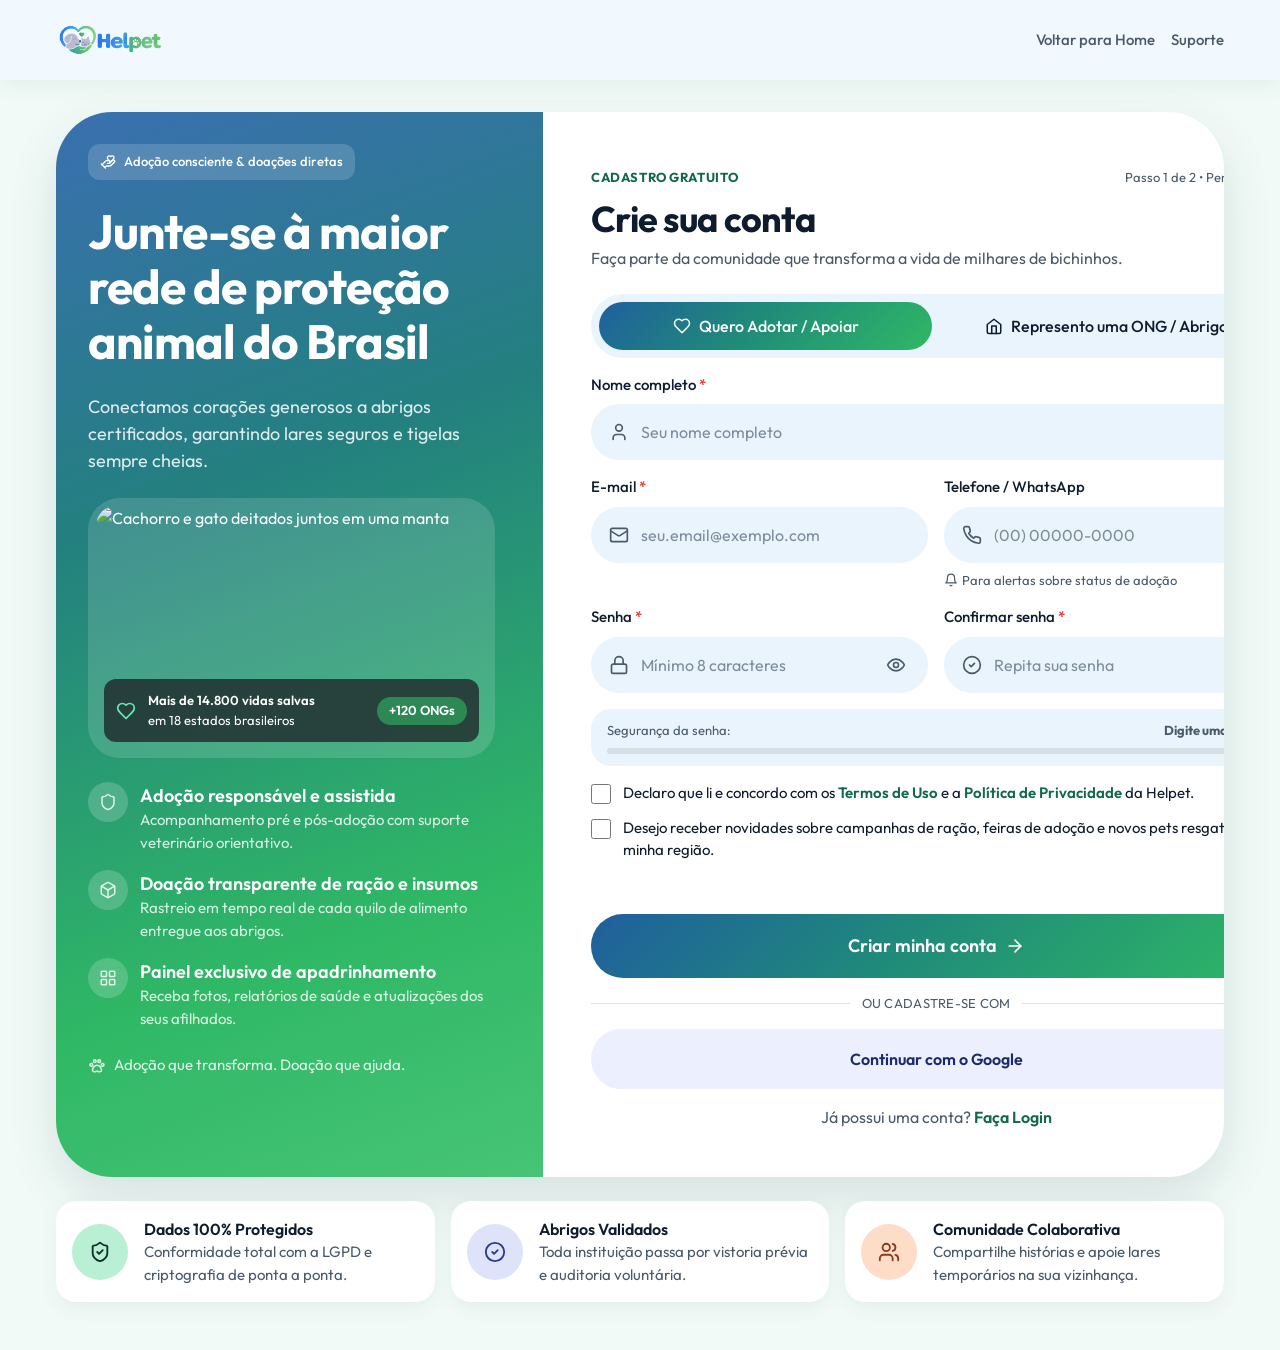
==== commit b52aa810: "arrumada as telas add anteriormente (WIP)" ====
--- a/cadastro.html
+++ b/cadastro.html
@@ -4,51 +4,40 @@
 <head>
   <meta charset="UTF-8">
   <meta name="viewport" content="width=device-width, initial-scale=1">
-  <title>Crie sua conta | Helpet</title>
+  <title>Criar conta - Helpet</title>
+  <meta name="description" content="Crie sua conta gratuita no Helpet e faça parte da maior rede de proteção animal do Brasil.">
+  <link rel="preconnect" href="https://fonts.googleapis.com">
+  <link rel="preconnect" href="https://fonts.gstatic.com" crossorigin>
+  <link href="https://fonts.googleapis.com/css2?family=Outfit:wght@400;500;600;700&display=swap" rel="stylesheet">
   <link rel="stylesheet" href="estilo/style.css">
+  <link rel="stylesheet" href="estilo/novas-telas.css">
 </head>
 
 <body>
 
   <header class="site-header">
     <div class="container header__inner">
-      <a class="logo" href="index.html" aria-label="Helpet - página inicial">
-        <img src="img/Logo%20helpet%20pequena.png" alt="Helpet" height="40">
+      <a class="logo" href="index.html" aria-label="Helpet - Página inicial">
+        <img src="img/Logo helpet pequena.png" alt="Helpet">
       </a>
       <nav class="header__nav" aria-label="Navegação principal">
-        <a href="/">Voltar para Home</a>
-        <a href="/suporte">Suporte</a>
+        <a href="index.html">Voltar para Home</a>
+        <a href="#">Suporte</a>
       </nav>
     </div>
   </header>
 
-  <main class="container main">
-    <section class="auth-card" aria-labelledby="auth-title">
-
+  <main class="main container">
+    <section class="auth-card" aria-labelledby="cadastro-titulo">
       <aside class="auth-card__aside">
-        <p class="badge">
-          <svg width="18" height="18" viewBox="0 0 24 24" fill="none" stroke="currentColor" stroke-width="2"
-            stroke-linecap="round" stroke-linejoin="round" aria-hidden="true">
-            <path d="M11 14h2a2 2 0 1 0 0-4h-3c-.6 0-1.1.2-1.4.6L3 16" />
-            <path d="m7 20 1.6-1.4c.3-.4.8-.6 1.4-.6h4c1.1 0 2.1-.4 2.8-1.2l4.6-4.4a2 2 0 0 0-2.8-2.8l-4.2 3.9" />
-            <path d="m2 15 6 6" />
-            <path d="M19.5 8.5c.7-.7 1.5-1.6 1.5-2.7A2.7 2.7 0 0 0 16 4a2.7 2.7 0 0 0-5 1.8c0 1.2.8 2 1.5 2.7L16 11Z" />
-          </svg>
-          Adoção consciente &amp; doações diretas
-        </p>
-
-        <h1 class="aside__title">Junte-se à maior rede de proteção animal do Brasil</h1>
-        <p class="aside__lead">Conectamos corações generosos a abrigos certificados, garantindo lares seguros e tigelas
-          sempre cheias.</p>
+        <span class="badge"><svg width="16" height="16" viewBox="0 0 24 24" fill="none" stroke="currentColor" stroke-width="2" stroke-linecap="round" stroke-linejoin="round" aria-hidden="true"><path d="M11 14h2a2 2 0 1 0 0-4h-3c-.6 0-1.1.2-1.4.6L3 16"></path><path d="m7 20 1.6-1.4c.3-.4.8-.6 1.4-.6h4c1.1 0 2.1-.4 2.8-1.2l4.6-4.4a2 2 0 0 0-2.75-2.91l-4.2 3.9"></path><path d="m2 15 6 6"></path><path d="M19.5 8.5c.7-.7 1.5-1.6 1.5-2.7A2.73 2.73 0 0 0 16 4a2.78 2.78 0 0 0-5 1.8c0 1.2.8 2 1.5 2.8L16 12Z"></path></svg> Adoção consciente &amp; doações diretas</span>
+        <h1 class="aside__title" id="cadastro-titulo">Junte-se à maior rede de proteção animal do Brasil</h1>
+        <p class="aside__lead">Conectamos corações generosos a abrigos certificados, garantindo lares seguros e tigelas sempre cheias.</p>
 
         <figure class="aside__figure">
-          <img src="assets/pets.jpg" alt="Gato e cachorro descansando juntos em um tapete aconchegante" width="640"
-            height="360">
+          <img src="https://images.unsplash.com/photo-1543466835-00a7907e9de1?auto=format&fit=crop&w=800&q=80" alt="Cachorro e gato deitados juntos em uma manta">
           <figcaption class="aside__caption">
-            <svg width="28" height="28" viewBox="0 0 24 24" fill="currentColor" aria-hidden="true">
-              <path
-                d="M12 21s-7.5-4.6-9.6-9.1C.9 8.6 2.8 5 6.3 5c2 0 3.7 1.1 4.7 2.7h2C14 6.1 15.700 5 17.700 5c3.500 0 5.400 3.600 3.900 6.900C19.500 16.400 12 21 12 21Z" />
-            </svg>
+            <svg width="20" height="20" viewBox="0 0 24 24" fill="none" stroke="currentColor" stroke-width="2" stroke-linecap="round" stroke-linejoin="round" aria-hidden="true"><path d="M19 14c1.5-1.5 3-3.2 3-5.5A5.5 5.5 0 0 0 16.5 3c-1.8 0-3 .5-4.5 2-1.5-1.5-2.7-2-4.5-2A5.5 5.5 0 0 0 2 8.5c0 2.3 1.5 4 3 5.5l7 7z"></path></svg>
             <span><strong>Mais de 14.800 vidas salvas</strong><br>em 18 estados brasileiros</span>
             <span class="pill">+120 ONGs</span>
           </figcaption>
@@ -56,277 +45,118 @@
 
         <ul class="features">
           <li class="feature">
-            <span class="feature__icon" aria-hidden="true">
-              <svg width="20" height="20" viewBox="0 0 24 24" fill="none" stroke="currentColor" stroke-width="2"
-                stroke-linecap="round" stroke-linejoin="round">
-                <path
-                  d="M20 13c0 5-3.500 7.500-7.700 8.900a1 1 0 0 1-.6 0C7.500 20.500 4 18 4 13V6a1 1 0 0 1 1-1c2 0 4.500-1.200 6.200-2.700a1.200 1.200 0 0 1 1.600 0C14.500 3.800 17 5 19 5a1 1 0 0 1 1 1z" />
-                <path d="m9 12 2 2 4-4" />
-              </svg>
-            </span>
+            <span class="feature__icon"><svg width="18" height="18" viewBox="0 0 24 24" fill="none" stroke="currentColor" stroke-width="2" stroke-linecap="round" stroke-linejoin="round" aria-hidden="true"><path d="M20 13c0 5-3.5 7.5-7.66 8.95a1 1 0 0 1-.67-.01C7.5 20.5 4 18 4 13V6a1 1 0 0 1 1-1c2 0 4.5-1.2 6.24-2.72a1.17 1.17 0 0 1 1.52 0C14.51 3.81 17 5 19 5a1 1 0 0 1 1 1z"></path></svg></span>
             <div>
-              <h2 class="feature__title">Adoção responsável e assistida</h2>
+              <p class="feature__title">Adoção responsável e assistida</p>
               <p>Acompanhamento pré e pós-adoção com suporte veterinário orientativo.</p>
             </div>
           </li>
           <li class="feature">
-            <span class="feature__icon" aria-hidden="true">
-              <svg width="20" height="20" viewBox="0 0 24 24" fill="none" stroke="currentColor" stroke-width="2"
-                stroke-linecap="round" stroke-linejoin="round">
-                <rect width="20" height="5" x="2" y="3" rx="1" />
-                <path d="M4 8v11a2 2 0 0 0 2 2h12a2 2 0 0 0 2-2V8" />
-                <path d="M10 12h4" />
-              </svg>
-            </span>
+            <span class="feature__icon"><svg width="18" height="18" viewBox="0 0 24 24" fill="none" stroke="currentColor" stroke-width="2" stroke-linecap="round" stroke-linejoin="round" aria-hidden="true"><path d="M21 8a2 2 0 0 0-1-1.73l-7-4a2 2 0 0 0-2 0l-7 4A2 2 0 0 0 3 8v8a2 2 0 0 0 1 1.73l7 4a2 2 0 0 0 2 0l7-4A2 2 0 0 0 21 16Z"></path><path d="M3.27 6.96 12 12.01l8.73-5.05"></path><path d="M12 22.08V12"></path></svg></span>
             <div>
-              <h2 class="feature__title">Doação transparente de ração e insumos</h2>
+              <p class="feature__title">Doação transparente de ração e insumos</p>
               <p>Rastreio em tempo real de cada quilo de alimento entregue aos abrigos.</p>
             </div>
           </li>
           <li class="feature">
-            <span class="feature__icon" aria-hidden="true">
-              <svg width="20" height="20" viewBox="0 0 24 24" fill="none" stroke="currentColor" stroke-width="2"
-                stroke-linecap="round" stroke-linejoin="round">
-                <rect width="7" height="7" x="3" y="3" rx="1" />
-                <rect width="7" height="7" x="14" y="3" rx="1" />
-                <rect width="7" height="7" x="3" y="14" rx="1" />
-                <path d="M14 17.500h7M17.500 14v7" />
-              </svg>
-            </span>
+            <span class="feature__icon"><svg width="18" height="18" viewBox="0 0 24 24" fill="none" stroke="currentColor" stroke-width="2" stroke-linecap="round" stroke-linejoin="round" aria-hidden="true"><rect x="3" y="3" width="7" height="7" rx="1"></rect><rect x="14" y="3" width="7" height="7" rx="1"></rect><rect x="14" y="14" width="7" height="7" rx="1"></rect><rect x="3" y="14" width="7" height="7" rx="1"></rect></svg></span>
             <div>
-              <h2 class="feature__title">Painel exclusivo de apadrinhamento</h2>
+              <p class="feature__title">Painel exclusivo de apadrinhamento</p>
               <p>Receba fotos, relatórios de saúde e atualizações dos seus afilhados.</p>
             </div>
           </li>
         </ul>
 
-        <p class="aside__footer">
-          <svg width="18" height="18" viewBox="0 0 24 24" fill="currentColor" aria-hidden="true">
-            <circle cx="5" cy="10" r="2" />
-            <circle cx="9" cy="5" r="2" />
-            <circle cx="15" cy="5" r="2" />
-            <circle cx="19" cy="10" r="2" />
-            <path
-              d="M12 11c-3 0-6 3.500-6 6 0 2 1.800 3 3.500 2.500 1-.3 1.700-.5 2.500-.5s1.500.2 2.500.5C16.200 20 18 19 18 17c0-2.500-3-6-6-6Z" />
-          </svg>
-          Adoção que transforma. Doação que ajuda.
-        </p>
+        <p class="aside__footer"><svg width="18" height="18" viewBox="0 0 24 24" fill="none" stroke="currentColor" stroke-width="2" stroke-linecap="round" stroke-linejoin="round" aria-hidden="true"><circle cx="4.5" cy="10.5" r="1.8"></circle><circle cx="9" cy="5.5" r="1.8"></circle><circle cx="15" cy="5.5" r="1.8"></circle><circle cx="19.5" cy="10.5" r="1.8"></circle><path d="M12 11c-3 0-6 3.5-6 6.2 0 1.6 1.2 2.3 2.7 2.3 1.2 0 2.1-.5 3.3-.5s2.1.5 3.3.5c1.5 0 2.7-.7 2.7-2.3C18 14.5 15 11 12 11z"></path></svg> Adoção que transforma. Doação que ajuda.</p>
       </aside>
 
       <div class="auth-card__form">
         <div class="form__top">
-          <p class="eyebrow">Cadastro gratuito</p>
-          <p class="step">Passo 1 de 2 • Perfil Rápido</p>
+          <span class="eyebrow">Cadastro gratuito</span>
+          <span class="step">Passo 1 de 2 &bull; Perfil Rápido</span>
         </div>
-        <h2 id="auth-title" class="form__title">Crie sua conta</h2>
+        <h2 class="form__title">Crie sua conta</h2>
         <p class="form__subtitle">Faça parte da comunidade que transforma a vida de milhares de bichinhos.</p>
 
-        <form action="#" method="post" novalidate>
-
-          <fieldset class="segmented">
-            <legend class="visually-hidden">Tipo de perfil</legend>
+        <form id="form-cadastro" novalidate>
+          <div class="segmented" role="radiogroup" aria-label="Tipo de perfil">
             <label class="segmented__option">
               <input type="radio" name="perfil" value="adotante" checked>
-              <span>
-                <svg width="20" height="20" viewBox="0 0 24 24" fill="none" stroke="currentColor" stroke-width="2"
-                  stroke-linecap="round" stroke-linejoin="round" aria-hidden="true">
-                  <path
-                    d="M19 14c1.500-1.500 3-3.200 3-5.500A5.500 5.500 0 0 0 16.500 3c-1.800 0-3 .5-4.500 2-1.500-1.500-2.700-2-4.500-2A5.500 5.500 0 0 0 2 8.500c0 2.300 1.500 4 3 5.500l7 7Z" />
-                </svg>
-                Quero Adotar / Apoiar
-              </span>
+              <span><svg width="18" height="18" viewBox="0 0 24 24" fill="none" stroke="currentColor" stroke-width="2" stroke-linecap="round" stroke-linejoin="round" aria-hidden="true"><path d="M19 14c1.5-1.5 3-3.2 3-5.5A5.5 5.5 0 0 0 16.5 3c-1.8 0-3 .5-4.5 2-1.5-1.5-2.7-2-4.5-2A5.5 5.5 0 0 0 2 8.5c0 2.3 1.5 4 3 5.5l7 7z"></path></svg> Quero Adotar / Apoiar</span>
             </label>
             <label class="segmented__option">
               <input type="radio" name="perfil" value="ong">
-              <span>
-                <svg width="20" height="20" viewBox="0 0 24 24" fill="none" stroke="currentColor" stroke-width="2"
-                  stroke-linecap="round" stroke-linejoin="round" aria-hidden="true">
-                  <path d="M3 10.500 12 3l9 7.500V20a1 1 0 0 1-1 1H4a1 1 0 0 1-1-1z" />
-                  <path d="M12 11v6M9 14h6" />
-                </svg>
-                Represento uma ONG / Abrigo
-              </span>
+              <span><svg width="18" height="18" viewBox="0 0 24 24" fill="none" stroke="currentColor" stroke-width="2" stroke-linecap="round" stroke-linejoin="round" aria-hidden="true"><path d="m3 10 9-7 9 7v10a2 2 0 0 1-2 2H5a2 2 0 0 1-2-2z"></path><path d="M9 22V12h6v10"></path></svg> Represento uma ONG / Abrigo</span>
             </label>
-          </fieldset>
+          </div>
 
           <div class="field">
-            <label for="nome">Nome completo <span class="required" aria-hidden="true">*</span></label>
-            <div class="input">
-              <svg width="20" height="20" viewBox="0 0 24 24" fill="none" stroke="currentColor" stroke-width="2"
-                stroke-linecap="round" stroke-linejoin="round" aria-hidden="true">
-                <circle cx="12" cy="8" r="4" />
-                <path d="M4 21a8 8 0 0 1 16 0" />
-              </svg>
-              <input type="text" id="nome" name="nome" placeholder="Seu nome completo" autocomplete="name" required>
+            <div class="field__label-row"><label for="nome">Nome completo <span class="required">*</span></label></div>
+            <div class="input"><svg width="20" height="20" viewBox="0 0 24 24" fill="none" stroke="currentColor" stroke-width="2" stroke-linecap="round" stroke-linejoin="round" aria-hidden="true"><path d="M19 21v-2a4 4 0 0 0-4-4H9a4 4 0 0 0-4 4v2"></path><circle cx="12" cy="7" r="4"></circle></svg><input type="text" id="nome" name="nome" placeholder="Seu nome completo" autocomplete="name"></div>
+          </div>
+
+          <div class="grid-2">
+            <div class="field">
+              <div class="field__label-row"><label for="email">E-mail <span class="required">*</span></label></div>
+              <div class="input"><svg width="20" height="20" viewBox="0 0 24 24" fill="none" stroke="currentColor" stroke-width="2" stroke-linecap="round" stroke-linejoin="round" aria-hidden="true"><rect x="2" y="4" width="20" height="16" rx="2"></rect><path d="m22 7-8.97 5.7a1.94 1.94 0 0 1-2.06 0L2 7"></path></svg><input type="email" id="email" name="email" placeholder="seu.email@exemplo.com" autocomplete="email"></div>
+            </div>
+            <div class="field">
+              <div class="field__label-row"><label for="telefone">Telefone / WhatsApp</label><span class="optional">Opcional</span></div>
+              <div class="input"><svg width="20" height="20" viewBox="0 0 24 24" fill="none" stroke="currentColor" stroke-width="2" stroke-linecap="round" stroke-linejoin="round" aria-hidden="true"><path d="M22 16.92v3a2 2 0 0 1-2.18 2 19.79 19.79 0 0 1-8.63-3.07 19.5 19.5 0 0 1-6-6 19.79 19.79 0 0 1-3.07-8.67A2 2 0 0 1 4.11 2h3a2 2 0 0 1 2 1.72 12.84 12.84 0 0 0 .7 2.81 2 2 0 0 1-.45 2.11L8.09 9.91a16 16 0 0 0 6 6l1.27-1.27a2 2 0 0 1 2.11-.45 12.84 12.84 0 0 0 2.81.7A2 2 0 0 1 22 16.92z"></path></svg><input type="tel" id="telefone" name="telefone" placeholder="(00) 00000-0000" autocomplete="tel"></div>
+              <p class="hint"><svg width="14" height="14" viewBox="0 0 24 24" fill="none" stroke="currentColor" stroke-width="2" stroke-linecap="round" stroke-linejoin="round" aria-hidden="true"><path d="M6 8a6 6 0 0 1 12 0c0 7 3 9 3 9H3s3-2 3-9"></path><path d="M10.3 21a1.94 1.94 0 0 0 3.4 0"></path></svg> Para alertas sobre status de adoção</p>
             </div>
           </div>
 
           <div class="grid-2">
             <div class="field">
-              <label for="email">E-mail <span class="required" aria-hidden="true">*</span></label>
-              <div class="input">
-                <svg width="20" height="20" viewBox="0 0 24 24" fill="none" stroke="currentColor" stroke-width="2"
-                  stroke-linecap="round" stroke-linejoin="round" aria-hidden="true">
-                  <rect width="20" height="16" x="2" y="4" rx="2" />
-                  <path d="m22 7-10 6L2 7" />
-                </svg>
-                <input type="email" id="email" name="email" placeholder="seu.email@exemplo.com" autocomplete="email"
-                  required>
-              </div>
+              <div class="field__label-row"><label for="senha">Senha <span class="required">*</span></label></div>
+              <div class="input"><svg width="20" height="20" viewBox="0 0 24 24" fill="none" stroke="currentColor" stroke-width="2" stroke-linecap="round" stroke-linejoin="round" aria-hidden="true"><rect x="3" y="11" width="18" height="11" rx="2"></rect><path d="M7 11V7a5 5 0 0 1 10 0v4"></path></svg><input type="password" id="senha" name="senha" placeholder="Mínimo 8 caracteres" autocomplete="new-password"><button class="input__toggle" type="button" data-target="senha" aria-label="Mostrar ou ocultar a senha"><svg width="20" height="20" viewBox="0 0 24 24" fill="none" stroke="currentColor" stroke-width="2" stroke-linecap="round" stroke-linejoin="round" aria-hidden="true"><path d="M2 12s3-7 10-7 10 7 10 7-3 7-10 7-10-7-10-7Z"></path><circle cx="12" cy="12" r="3"></circle></svg><svg width="20" height="20" viewBox="0 0 24 24" fill="none" stroke="currentColor" stroke-width="2" stroke-linecap="round" stroke-linejoin="round" aria-hidden="true" hidden><path d="M9.88 9.88a3 3 0 1 0 4.24 4.24"></path><path d="M10.73 5.08A10.43 10.43 0 0 1 12 5c7 0 10 7 10 7a13.16 13.16 0 0 1-1.67 2.68"></path><path d="M6.61 6.61A13.53 13.53 0 0 0 2 12s3 7 10 7a9.74 9.74 0 0 0 5.39-1.61"></path><path d="m2 2 20 20"></path></svg></button></div>
             </div>
             <div class="field">
-              <div class="field__label-row">
-                <label for="telefone">Telefone / WhatsApp</label>
-                <span class="optional">Opcional</span>
-              </div>
-              <div class="input">
-                <svg width="20" height="20" viewBox="0 0 24 24" fill="none" stroke="currentColor" stroke-width="2"
-                  stroke-linecap="round" stroke-linejoin="round" aria-hidden="true">
-                  <path
-                    d="M22 16.900v3a2 2 0 0 1-2.200 2 19.800 19.800 0 0 1-8.600-3.100 19.500 19.500 0 0 1-6-6A19.800 19.800 0 0 1 2.100 4.200 2 2 0 0 1 4.100 2h3a2 2 0 0 1 2 1.700c.1 1 .4 1.900.7 2.800a2 2 0 0 1-.5 2.100L8.100 9.900a16 16 0 0 0 6 6l1.300-1.300a2 2 0 0 1 2.100-.4c.9.300 1.800.6 2.800.7a2 2 0 0 1 1.700 2z" />
-                </svg>
-                <input type="tel" id="telefone" name="telefone" placeholder="(00) 00000-0000" autocomplete="tel"
-                  aria-describedby="telefone-ajuda">
-              </div>
-              <p id="telefone-ajuda" class="hint">
-                <svg width="14" height="14" viewBox="0 0 24 24" fill="none" stroke="currentColor" stroke-width="2"
-                  stroke-linecap="round" stroke-linejoin="round" aria-hidden="true">
-                  <path d="M6 8a6 6 0 0 1 12 0c0 7 3 9 3 9H3s3-2 3-9" />
-                  <path d="M10.300 21a1.900 1.900 0 0 0 3.400 0" />
-                </svg>
-                Para alertas sobre status de adoção
-              </p>
-            </div>
-          </div>
-
-          <div class="grid-2">
-            <div class="field">
-              <label for="senha">Senha <span class="required" aria-hidden="true">*</span></label>
-              <div class="input">
-                <svg width="20" height="20" viewBox="0 0 24 24" fill="none" stroke="currentColor" stroke-width="2"
-                  stroke-linecap="round" stroke-linejoin="round" aria-hidden="true">
-                  <rect width="18" height="11" x="3" y="11" rx="2" />
-                  <path d="M7 11V7a5 5 0 0 1 10 0v4" />
-                </svg>
-                <input type="password" id="senha" name="senha" placeholder="Mínimo 8 caracteres" minlength="8"
-                  autocomplete="new-password" required>
-                <button type="button" class="input__toggle" aria-label="Mostrar senha">
-                  <svg width="20" height="20" viewBox="0 0 24 24" fill="none" stroke="currentColor" stroke-width="2"
-                    stroke-linecap="round" stroke-linejoin="round" aria-hidden="true">
-                    <path d="M2 12s3.500-7 10-7 10 7 10 7-3.500 7-10 7S2 12 2 12z" />
-                    <circle cx="12" cy="12" r="3" />
-                  </svg>
-                </button>
-              </div>
-            </div>
-            <div class="field">
-              <label for="confirmar-senha">Confirmar senha <span class="required" aria-hidden="true">*</span></label>
-              <div class="input">
-                <svg width="20" height="20" viewBox="0 0 24 24" fill="none" stroke="currentColor" stroke-width="2"
-                  stroke-linecap="round" stroke-linejoin="round" aria-hidden="true">
-                  <path d="M3.800 7.500 12 2l8.200 5.500v9L12 22l-8.200-5.500z" />
-                  <path d="m9 12 2 2 4-4" />
-                </svg>
-                <input type="password" id="confirmar-senha" name="confirmar-senha" placeholder="Repita sua senha"
-                  minlength="8" autocomplete="new-password" required>
-                <button type="button" class="input__toggle" aria-label="Mostrar confirmação de senha">
-                  <svg width="20" height="20" viewBox="0 0 24 24" fill="none" stroke="currentColor" stroke-width="2"
-                    stroke-linecap="round" stroke-linejoin="round" aria-hidden="true">
-                    <path d="M2 12s3.500-7 10-7 10 7 10 7-3.500 7-10 7S2 12 2 12z" />
-                    <circle cx="12" cy="12" r="3" />
-                  </svg>
-                </button>
-              </div>
+              <div class="field__label-row"><label for="confirmar">Confirmar senha <span class="required">*</span></label></div>
+              <div class="input"><svg width="20" height="20" viewBox="0 0 24 24" fill="none" stroke="currentColor" stroke-width="2" stroke-linecap="round" stroke-linejoin="round" aria-hidden="true"><circle cx="12" cy="12" r="10"></circle><path d="m9 12 2 2 4-4"></path></svg><input type="password" id="confirmar" name="confirmar" placeholder="Repita sua senha" autocomplete="new-password"><button class="input__toggle" type="button" data-target="confirmar" aria-label="Mostrar ou ocultar a confirmação da senha"><svg width="20" height="20" viewBox="0 0 24 24" fill="none" stroke="currentColor" stroke-width="2" stroke-linecap="round" stroke-linejoin="round" aria-hidden="true"><path d="M2 12s3-7 10-7 10 7 10 7-3 7-10 7-10-7-10-7Z"></path><circle cx="12" cy="12" r="3"></circle></svg><svg width="20" height="20" viewBox="0 0 24 24" fill="none" stroke="currentColor" stroke-width="2" stroke-linecap="round" stroke-linejoin="round" aria-hidden="true" hidden><path d="M9.88 9.88a3 3 0 1 0 4.24 4.24"></path><path d="M10.73 5.08A10.43 10.43 0 0 1 12 5c7 0 10 7 10 7a13.16 13.16 0 0 1-1.67 2.68"></path><path d="M6.61 6.61A13.53 13.53 0 0 0 2 12s3 7 10 7a9.74 9.74 0 0 0 5.39-1.61"></path><path d="m2 2 20 20"></path></svg></button></div>
             </div>
           </div>
 
           <div class="strength">
-            <div class="strength__row">
-              <span id="forca-label">Segurança da senha:</span>
-              <strong>Digite uma senha</strong>
-            </div>
-            <meter class="strength__meter" min="0" max="4" value="0" aria-labelledby="forca-label"></meter>
+            <div class="strength__row"><span>Segurança da senha:</span><strong id="forca-texto">Digite uma senha</strong></div>
+            <meter class="strength__meter" id="forca-medidor" min="0" max="4" value="0"></meter>
           </div>
 
           <div class="checks">
-            <label class="check">
-              <input type="checkbox" name="termos" required>
-              <span>Declaro que li e concordo com os <a href="/termos">Termos de Uso</a> e a <a
-                  href="/privacidade">Política de Privacidade</a> da Helpet.</span>
-            </label>
-            <label class="check">
-              <input type="checkbox" name="novidades">
-              <span>Desejo receber novidades sobre campanhas de ração, feiras de adoção e novos pets resgatados na minha
-                região.</span>
-            </label>
+            <label class="check"><input type="checkbox" id="termos"><span>Declaro que li e concordo com os <a href="#">Termos de Uso</a> e a <a href="#">Política de Privacidade</a> da Helpet.</span></label>
+            <label class="check"><input type="checkbox"><span>Desejo receber novidades sobre campanhas de ração, feiras de adoção e novos pets resgatados na minha região.</span></label>
           </div>
 
-            <a href="index.html" class="btn btn--primary"> Criar minha conta <svg width="20" height="20" viewBox="0 0 24 24" fill="none" stroke="currentColor" stroke-width="2" stroke-linecap="round" stroke-linejoin="round" aria-hidden="true"><path d="M5 12h14M13 6l6 6-6 6" /></svg>
-            </a>
+          <p class="form__error" id="erro-form" role="alert"></p>
+          <button class="btn btn--primary" type="submit">Criar minha conta <svg width="20" height="20" viewBox="0 0 24 24" fill="none" stroke="currentColor" stroke-width="2" stroke-linecap="round" stroke-linejoin="round" aria-hidden="true"><path d="M5 12h14"></path><path d="m12 5 7 7-7 7"></path></svg></button>
 
-          <p class="divider"><span>ou cadastre-se com</span></p>
-
-          <button type="button" class="btn btn--google">
-            <svg width="22" height="22" viewBox="0 0 48 48" aria-hidden="true">
-              <path fill="#EA4335"
-                d="M24 9.500c3.500 0 6.600 1.200 9.100 3.600l6.800-6.800C35.800 2.400 30.300 0 24 0 14.600 0 6.500 5.400 2.600 13.200l7.900 6.100C12.400 13.600 17.700 9.500 24 9.500z" />
-              <path fill="#4285F4"
-                d="M46.500 24.500c0-1.600-.1-3.100-.4-4.500H24v9h12.700c-.6 3-2.200 5.500-4.700 7.200l7.600 5.900c4.400-4.100 6.900-10.100 6.900-17.600z" />
-              <path fill="#FBBC05"
-                d="M10.500 28.700A14.500 14.500 0 0 1 9.500 24c0-1.600.3-3.200.9-4.700l-7.900-6.100A24 24 0 0 0 0 24c0 3.900.9 7.500 2.600 10.800l7.900-6.100z" />
-              <path fill="#34A853"
-                d="M24 48c6.500 0 11.900-2.100 15.900-5.800l-7.600-5.900c-2.100 1.400-4.900 2.300-8.300 2.300-6.300 0-11.600-4.100-13.500-9.800l-7.900 6.100C6.500 42.600 14.600 48 24 48z" />
-            </svg>
-            Continuar com o Google
-          </button>
+          <p class="divider divider--upper">ou cadastre-se com</p>
+          <button class="btn btn--google" type="button" data-toast="O cadastro com Google estará disponível em breve">Continuar com o Google</button>
 
           <p class="login-link">Já possui uma conta? <a href="login.html">Faça Login</a></p>
         </form>
       </div>
     </section>
 
-    <section class="trust" aria-label="Garantias da plataforma">
-      <article class="trust__item">
-        <span class="trust__icon trust__icon--green" aria-hidden="true">
-          <svg width="22" height="22" viewBox="0 0 24 24" fill="currentColor">
-            <path d="M12 2 4 5v6c0 5 3.400 9.400 8 11 4.600-1.600 8-6 8-11V5z" />
-          </svg>
-        </span>
-        <div>
-          <h3>Dados 100% Protegidos</h3>
-          <p>Conformidade total com a LGPD e criptografia de ponta a ponta.</p>
-        </div>
-      </article>
-      <article class="trust__item">
-        <span class="trust__icon trust__icon--blue" aria-hidden="true">
-          <svg width="22" height="22" viewBox="0 0 24 24" fill="none" stroke="currentColor" stroke-width="2"
-            stroke-linecap="round" stroke-linejoin="round">
-            <path d="M12 2 4 5v6c0 5 3.400 9.400 8 11 4.600-1.600 8-6 8-11V5z" />
-            <path d="M12 8v6M9 11h6" />
-          </svg>
-        </span>
-        <div>
-          <h3>Abrigos Validados</h3>
-          <p>Toda instituição passa por vistoria prévia e auditoria voluntária.</p>
-        </div>
-      </article>
-      <article class="trust__item">
-        <span class="trust__icon trust__icon--orange" aria-hidden="true">
-          <svg width="22" height="22" viewBox="0 0 24 24" fill="none" stroke="currentColor" stroke-width="2"
-            stroke-linecap="round" stroke-linejoin="round">
-            <circle cx="9" cy="8" r="3" />
-            <circle cx="17" cy="9" r="2.500" />
-            <path d="M3 20a6 6 0 0 1 12 0M15 15a5 5 0 0 1 6 5" />
-          </svg>
-        </span>
-        <div>
-          <h3>Comunidade Colaborativa</h3>
-          <p>Compartilhe histórias e apoie lares temporários na sua vizinhança.</p>
-        </div>
-      </article>
-    </section>
+    <ul class="trust">
+      <li class="trust__item">
+        <span class="trust__icon trust__icon--green"><svg width="22" height="22" viewBox="0 0 24 24" fill="none" stroke="currentColor" stroke-width="2" stroke-linecap="round" stroke-linejoin="round" aria-hidden="true"><path d="M20 13c0 5-3.5 7.5-7.66 8.95a1 1 0 0 1-.67-.01C7.5 20.5 4 18 4 13V6a1 1 0 0 1 1-1c2 0 4.5-1.2 6.24-2.72a1.17 1.17 0 0 1 1.52 0C14.51 3.81 17 5 19 5a1 1 0 0 1 1 1z"></path><path d="m9 12 2 2 4-4"></path></svg></span>
+        <div><h3>Dados 100% Protegidos</h3><p>Conformidade total com a LGPD e criptografia de ponta a ponta.</p></div>
+      </li>
+      <li class="trust__item">
+        <span class="trust__icon trust__icon--blue"><svg width="22" height="22" viewBox="0 0 24 24" fill="none" stroke="currentColor" stroke-width="2" stroke-linecap="round" stroke-linejoin="round" aria-hidden="true"><circle cx="12" cy="12" r="10"></circle><path d="m9 12 2 2 4-4"></path></svg></span>
+        <div><h3>Abrigos Validados</h3><p>Toda instituição passa por vistoria prévia e auditoria voluntária.</p></div>
+      </li>
+      <li class="trust__item">
+        <span class="trust__icon trust__icon--orange"><svg width="22" height="22" viewBox="0 0 24 24" fill="none" stroke="currentColor" stroke-width="2" stroke-linecap="round" stroke-linejoin="round" aria-hidden="true"><path d="M16 21v-2a4 4 0 0 0-4-4H6a4 4 0 0 0-4 4v2"></path><circle cx="9" cy="7" r="4"></circle><path d="M22 21v-2a4 4 0 0 0-3-3.87"></path><path d="M16 3.13a4 4 0 0 1 0 7.75"></path></svg></span>
+        <div><h3>Comunidade Colaborativa</h3><p>Compartilhe histórias e apoie lares temporários na sua vizinhança.</p></div>
+      </li>
+    </ul>
   </main>
 
+  <div class="hp-toast" id="toast" role="status" aria-live="polite"></div>
+  <script src="script/script.js"></script>
 </body>
 
-</html>+</html>
--- a/estilo/style.css
+++ b/estilo/style.css
@@ -125,7 +125,6 @@
   padding-inline: var(--space-4);
 }
 
-/* Header */
 .site-header {
   background: var(--color-bg-header);
   box-shadow: var(--shadow-soft);
@@ -160,7 +159,6 @@
   font-weight: 500;
 }
 
-/* Layout */
 .main {
   padding-block: var(--space-5) var(--space-6);
 }
@@ -187,7 +185,6 @@
   padding: var(--space-5) var(--space-4);
 }
 
-/* Aside (cadastro) */
 .badge {
   align-self: flex-start;
   display: inline-flex;
@@ -299,7 +296,6 @@
   color: rgba(255, 255, 255, 0.85);
 }
 
-/* Aside (login) */
 .auth-card__aside--center {
   align-items: center;
   justify-content: space-between;
@@ -403,7 +399,6 @@
   color: #b9f0d4;
 }
 
-/* Form */
 .form__top {
   display: flex;
   flex-wrap: wrap;
@@ -742,7 +737,6 @@
   color: var(--color-text-muted);
 }
 
-/* Trust */
 .trust {
   display: grid;
   gap: var(--space-4);
@@ -807,7 +801,6 @@
   background: var(--color-mint);
 }
 
-/* >= 640px */
 @media (min-width: 640px) {
   .container {
     padding-inline: var(--space-5);
@@ -840,7 +833,6 @@
   }
 }
 
-/* >= 960px */
 @media (min-width: 960px) {
   .main {
     padding-block: var(--space-6) var(--space-7);
@@ -874,7 +866,6 @@
   }
 }
 
-/* >= 1200px */
 @media (min-width: 1200px) {
   .header__inner {
     min-height: 5rem;
@@ -900,13 +891,6 @@
     font-size: var(--fs-lg);
   }
 }
-
-/* Página inicial Helpet
-   Adicionar ao CSS global existente. */
-
-/* ========================================
-   ESTILOS GERAIS DA HOME
-======================================== */
 
 .home-page {
   overflow-x: hidden;
@@ -1019,7 +1003,9 @@
 }
 
 .section-heading--row {
-  align-items: end;
+  display: flex;
+  flex-wrap: wrap;
+  align-items: flex-end;
   justify-content: space-between;
   gap: var(--space-4);
 }
@@ -1037,10 +1023,6 @@
 .section-heading__link span {
   font-size: 1.1rem;
 }
-
-/* ========================================
-   HEADER
-======================================== */
 
 .home-page .site-header {
   position: relative;
@@ -1206,10 +1188,6 @@
   font-size: 0.7rem;
   color: var(--color-text-muted);
 }
-
-/* ========================================
-   HERO
-======================================== */
 
 .hero {
   position: relative;
@@ -1471,8 +1449,12 @@
 }
 
 .hero__photo-caption strong {
-  font-size: var(--fs-xs);
-  color: #b9f0d4;
+  justify-self: start;
+  padding: 0.15rem var(--space-2);
+  font-size: 0.7rem;
+  color: var(--color-green-800);
+  background: rgba(255, 255, 255, 0.92);
+  border-radius: var(--radius-pill);
 }
 
 .hero__photo-caption p {
@@ -1526,10 +1508,6 @@
   font-size: 0.7rem;
   color: var(--color-text-muted);
 }
-
-/* ========================================
-   ACESSO RÁPIDO
-======================================== */
 
 .quick-access {
   padding-block: var(--space-6);
@@ -1620,10 +1598,6 @@
   color: var(--color-text-muted);
 }
 
-/* ========================================
-   COMO FUNCIONA
-======================================== */
-
 .how-it-works {
   padding-block: var(--space-6);
   background: #effbf5;
@@ -1696,10 +1670,6 @@
   line-height: 1.65;
   color: var(--color-text-muted);
 }
-
-/* ========================================
-   PETS DISPONÍVEIS
-======================================== */
 
 .pets-section {
   padding-block: var(--space-6);
@@ -1899,10 +1869,6 @@
 .home-btn--more span {
   font-size: 1.1rem;
 }
-
-/* ========================================
-   CAMPANHA DE DOAÇÃO
-======================================== */
 
 .campaign-section {
   padding-block: var(--space-5);
@@ -2153,10 +2119,6 @@
   white-space: nowrap;
 }
 
-/* ========================================
-   BLOG
-======================================== */
-
 .blog-section {
   padding-block: var(--space-6);
   background: #effbf5;
@@ -2291,10 +2253,6 @@
   background: var(--color-mint);
 }
 
-/* ========================================
-   CHAMADA PARA ONGS
-======================================== */
-
 .ngo-section {
   padding-block: var(--space-5);
   background: #effbf5;
@@ -2372,10 +2330,6 @@
   height: 0.9rem;
 }
 
-/* ========================================
-   FOOTER
-======================================== */
-
 .home-page .site-footer {
   padding-block: var(--space-6) var(--space-4);
   color: var(--color-text);
@@ -2465,12 +2419,6 @@
   color: var(--color-green-800);
 }
 
-/* ========================================
-   RESPONSIVIDADE
-======================================== */
-
-/* >= 640px */
-
 @media (min-width: 640px) {
 
   .home-page .container {
@@ -2539,8 +2487,6 @@
     gap: var(--space-5);
   }
 }
-
-/* >= 960px */
 
 @media (min-width: 960px) {
 
@@ -2625,8 +2571,6 @@
     gap: var(--space-5);
   }
 }
-
-/* >= 1200px */
 
 @media (min-width: 1200px) {
 
@@ -2734,10 +2678,6 @@
     padding-block: 2.5rem var(--space-4);
   }
 }
-
-/* ========================================
-   TELAS PEQUENAS
-======================================== */
 
 @media (max-width: 639px) {
 
@@ -2843,8 +2783,6 @@
   }
 }
 
-/* Preferência por movimento reduzido */
-
 @media (prefers-reduced-motion: reduce) {
 
   .home-page *,
@@ -2855,4 +2793,1039 @@
     animation-duration: 0.01ms !important;
     animation-iteration-count: 1 !important;
   }
-}+}
+
+.toast {
+  position: fixed;
+  left: 50%;
+  bottom: var(--space-5);
+  z-index: 50;
+  max-width: 90%;
+  padding: var(--space-3) var(--space-5);
+  font-size: var(--fs-sm);
+  font-weight: 500;
+  color: #fff;
+  background: var(--color-text);
+  border-radius: var(--radius-pill);
+  opacity: 0;
+  pointer-events: none;
+  transform: translate(-50%, 1rem);
+  transition:
+    opacity 0.25s ease,
+    transform 0.25s ease;
+}
+
+.toast.is-show {
+  opacity: 1;
+  transform: translate(-50%, 0);
+}
+
+.form__error {
+  min-height: 1.25rem;
+  font-size: var(--fs-xs);
+  font-weight: 500;
+  color: var(--color-danger);
+}
+
+.input__toggle [hidden] {
+  display: none;
+}
+
+.home-btn--dark {
+  color: #fff;
+  background: var(--color-green-800);
+}
+
+.home-btn--lilac {
+  color: #2b3a8f;
+  background: #dfe3fa;
+}
+
+.home-btn--soft {
+  color: var(--color-text);
+  background: var(--color-field);
+}
+
+.home-btn--mint {
+  color: var(--color-green-800);
+  background: #b9f0d4;
+}
+
+.home-btn--white {
+  color: var(--color-green-800);
+  background: #fff;
+}
+
+.home-btn--block {
+  width: 100%;
+}
+
+.tag-mint {
+  display: inline-flex;
+  align-items: center;
+  gap: var(--space-1);
+  padding: var(--space-1) var(--space-3);
+  font-size: var(--fs-xs);
+  font-weight: 600;
+  color: var(--color-green-800);
+  background: #b9f0d4;
+  border-radius: var(--radius-pill);
+}
+
+.tag-mint svg {
+  width: 0.9rem;
+  height: 0.9rem;
+}
+
+.round-button {
+  position: absolute;
+  top: var(--space-3);
+  right: var(--space-3);
+  display: grid;
+  place-items: center;
+  width: 2rem;
+  height: 2rem;
+  color: var(--color-text);
+  cursor: pointer;
+  background: rgba(255, 255, 255, 0.94);
+  border: 0;
+  border-radius: 50%;
+}
+
+.round-button svg {
+  width: 1rem;
+  height: 1rem;
+}
+
+.is-favorite {
+  color: var(--color-danger);
+}
+
+.is-favorite svg {
+  fill: currentColor;
+}
+
+.panel {
+  padding: var(--space-4);
+  background: var(--color-surface);
+  border-radius: var(--radius-lg);
+  box-shadow: var(--shadow-soft);
+}
+
+.panel__head {
+  display: flex;
+  flex-wrap: wrap;
+  align-items: flex-start;
+  justify-content: space-between;
+  gap: var(--space-3);
+  margin-bottom: var(--space-4);
+}
+
+.panel__head h2 {
+  display: flex;
+  flex-wrap: wrap;
+  align-items: center;
+  gap: var(--space-2);
+  font-size: var(--fs-lg);
+  font-weight: 700;
+}
+
+.panel__head h2 svg {
+  color: #c9742f;
+}
+
+.panel__head p {
+  font-size: var(--fs-xs);
+  color: var(--color-text-muted);
+}
+
+.panel__note {
+  font-size: var(--fs-xs);
+  color: var(--color-text-muted);
+}
+
+.profile-page {
+  padding-block: var(--space-5) var(--space-6);
+}
+
+.profile-hero {
+  display: grid;
+  gap: var(--space-5);
+  padding: var(--space-5) var(--space-4);
+  background: #e1f3e9;
+  border-radius: var(--radius-lg);
+}
+
+.profile-hero__who {
+  display: grid;
+  gap: var(--space-4);
+  justify-items: start;
+}
+
+.profile-hero__avatar {
+  position: relative;
+  display: grid;
+  place-items: center;
+  width: 6.5rem;
+  height: 6.5rem;
+  font-size: var(--fs-xl);
+  font-weight: 700;
+  color: #fff;
+  background: var(--gradient-brand);
+  border: 4px solid #fff;
+  border-radius: 50%;
+}
+
+.profile-hero__verified {
+  position: absolute;
+  right: 0;
+  bottom: 0;
+  display: grid;
+  place-items: center;
+  width: 1.75rem;
+  height: 1.75rem;
+  color: #fff;
+  background: var(--color-green-800);
+  border: 2px solid #fff;
+  border-radius: 50%;
+}
+
+.profile-hero__verified svg {
+  width: 0.9rem;
+  height: 0.9rem;
+}
+
+.profile-hero__name {
+  display: flex;
+  flex-wrap: wrap;
+  align-items: center;
+  gap: var(--space-2);
+}
+
+.profile-hero__name h1 {
+  font-size: var(--fs-xl);
+  font-weight: 700;
+  letter-spacing: -0.02em;
+}
+
+.profile-hero__meta {
+  display: flex;
+  flex-wrap: wrap;
+  gap: var(--space-1) var(--space-4);
+  margin: var(--space-2) 0 var(--space-3);
+  font-size: var(--fs-xs);
+  color: var(--color-text-muted);
+}
+
+.profile-hero__meta li {
+  display: flex;
+  align-items: center;
+  gap: var(--space-1);
+}
+
+.profile-hero__meta svg {
+  width: 0.9rem;
+  height: 0.9rem;
+}
+
+.profile-stats {
+  display: grid;
+  grid-template-columns: repeat(3, 1fr);
+  gap: var(--space-2);
+  padding: var(--space-4);
+  text-align: center;
+  background: var(--color-surface);
+  border-radius: var(--radius-md);
+}
+
+.profile-stat {
+  display: grid;
+  gap: var(--space-1);
+  justify-items: center;
+}
+
+.profile-stat__icon {
+  display: grid;
+  place-items: center;
+  width: 2.5rem;
+  height: 2.5rem;
+  color: var(--color-green-800);
+  background: #b9f0d4;
+  border-radius: 50%;
+}
+
+.profile-stat__icon--orange {
+  color: #a64b2a;
+  background: #fbe9dd;
+}
+
+.profile-stat__icon--blue {
+  color: #2b3a8f;
+  background: #dfe3fa;
+}
+
+.profile-stat strong {
+  font-size: var(--fs-xl);
+  line-height: 1.1;
+  color: var(--color-green-800);
+}
+
+.profile-stat--orange strong {
+  color: #a64b2a;
+}
+
+.profile-stat--blue strong {
+  color: #2b3a8f;
+}
+
+.profile-stat small {
+  font-size: var(--fs-xs);
+  color: var(--color-text-muted);
+}
+
+.dashboard {
+  display: grid;
+  gap: var(--space-5);
+  align-items: start;
+  margin-top: var(--space-5);
+}
+
+.panel-menu__head {
+  display: flex;
+  justify-content: space-between;
+  margin-bottom: var(--space-3);
+  font-size: var(--fs-xs);
+  letter-spacing: 0.04em;
+  text-transform: uppercase;
+  color: var(--color-text-muted);
+}
+
+.panel-menu__head strong {
+  text-transform: none;
+  color: var(--color-green-800);
+}
+
+.panel-menu a {
+  display: flex;
+  align-items: center;
+  gap: var(--space-3);
+  margin-bottom: var(--space-1);
+  padding: var(--space-3) var(--space-4);
+  font-size: var(--fs-sm);
+  font-weight: 500;
+  color: var(--color-text);
+  border-radius: var(--radius-pill);
+}
+
+.panel-menu a:hover {
+  background: var(--color-field);
+}
+
+.panel-menu a[aria-current="true"] {
+  color: #fff;
+  background: var(--color-green-800);
+}
+
+.panel-menu svg {
+  width: 1.1rem;
+  height: 1.1rem;
+}
+
+.panel-menu__end {
+  display: inline-flex;
+  margin-left: auto;
+}
+
+.panel-menu__count {
+  margin-left: auto;
+  padding: 0 var(--space-2);
+  font-size: var(--fs-xs);
+  color: var(--color-text);
+  background: #dbe8f3;
+  border-radius: var(--radius-pill);
+}
+
+.panel-menu__dot {
+  width: 0.5rem;
+  height: 0.5rem;
+  margin-left: auto;
+  background: #d9772b;
+  border-radius: 50%;
+}
+
+.mini-campaign {
+  margin-top: var(--space-4);
+  padding: var(--space-4);
+  background: linear-gradient(135deg, #fdeee3, #e3f1fb);
+  border-radius: var(--radius-lg);
+}
+
+.mini-campaign__top {
+  display: flex;
+  align-items: center;
+  justify-content: space-between;
+  margin-bottom: var(--space-3);
+}
+
+.mini-campaign__icon {
+  display: grid;
+  place-items: center;
+  width: 2.5rem;
+  height: 2.5rem;
+  color: #a64b2a;
+  background: #fbe0cc;
+  border-radius: 50%;
+}
+
+.mini-campaign__status {
+  padding: var(--space-1) var(--space-3);
+  font-size: var(--fs-xs);
+  font-weight: 600;
+  color: var(--color-green-800);
+  background: #fff;
+  border-radius: var(--radius-pill);
+}
+
+.mini-campaign h3 {
+  margin-bottom: var(--space-1);
+  font-size: var(--fs-md);
+  font-weight: 700;
+}
+
+.mini-campaign p {
+  font-size: var(--fs-xs);
+  color: var(--color-text-muted);
+}
+
+.progress {
+  display: block;
+  width: 100%;
+  height: 0.5rem;
+  margin: var(--space-3) 0 var(--space-2);
+  appearance: none;
+  background: #efe0d3;
+  border: 0;
+  border-radius: var(--radius-pill);
+}
+
+.progress::-webkit-progress-bar {
+  background: #efe0d3;
+  border-radius: var(--radius-pill);
+}
+
+.progress::-webkit-progress-value {
+  background: #c9742f;
+  border-radius: var(--radius-pill);
+}
+
+.progress::-moz-progress-bar {
+  background: #c9742f;
+  border-radius: var(--radius-pill);
+}
+
+.mini-campaign__foot {
+  display: flex;
+  justify-content: space-between;
+  gap: var(--space-2);
+  margin-bottom: var(--space-3);
+  font-size: var(--fs-xs);
+  color: var(--color-text-muted);
+}
+
+.mini-campaign__foot strong {
+  color: #a64b2a;
+}
+
+.family-grid {
+  display: grid;
+  gap: var(--space-3);
+}
+
+.family-card {
+  display: flex;
+  flex-direction: column;
+  padding: var(--space-3);
+  background: var(--color-field);
+  border-radius: var(--radius-lg);
+}
+
+.family-card__image {
+  position: relative;
+  overflow: hidden;
+  aspect-ratio: 1.5 / 1;
+  border-radius: var(--radius-md);
+}
+
+.family-card__image img {
+  width: 100%;
+  height: 100%;
+  object-fit: cover;
+}
+
+.family-card__badge {
+  position: absolute;
+  top: var(--space-3);
+  left: var(--space-3);
+  padding: var(--space-1) var(--space-3);
+  font-size: var(--fs-xs);
+  font-weight: 600;
+  color: var(--color-green-800);
+  background: #fff;
+  border-radius: var(--radius-pill);
+}
+
+.family-card__title {
+  display: flex;
+  align-items: center;
+  justify-content: space-between;
+  gap: var(--space-2);
+  margin: var(--space-3) var(--space-1) 0;
+}
+
+.family-card__title h3 {
+  font-size: var(--fs-lg);
+  font-weight: 700;
+}
+
+.family-card__title span {
+  display: inline-flex;
+  align-items: center;
+  gap: var(--space-1);
+  padding: 0 var(--space-3);
+  font-size: var(--fs-xs);
+  background: #dbe8f3;
+  border-radius: var(--radius-pill);
+}
+
+.family-card__title svg {
+  width: 0.8rem;
+  height: 0.8rem;
+}
+
+.family-card p {
+  margin: var(--space-1) var(--space-1) var(--space-4);
+  font-size: var(--fs-xs);
+  color: var(--color-text-muted);
+}
+
+.family-card__actions {
+  display: flex;
+  align-items: center;
+  gap: var(--space-2);
+  margin-top: auto;
+}
+
+.family-card__actions .home-btn {
+  flex: 1;
+  min-height: 2.5rem;
+  font-size: var(--fs-xs);
+}
+
+.icon-button {
+  display: grid;
+  place-items: center;
+  width: 2rem;
+  height: 2rem;
+  color: var(--color-text-muted);
+  cursor: pointer;
+  background: transparent;
+  border: 0;
+  border-radius: 50%;
+}
+
+.dashboard__row {
+  display: grid;
+  gap: var(--space-5);
+  margin-top: var(--space-5);
+}
+
+.process-card {
+  display: flex;
+  align-items: center;
+  gap: var(--space-3);
+  margin-bottom: var(--space-4);
+  padding: var(--space-3);
+  background: var(--color-field);
+  border-radius: var(--radius-md);
+}
+
+.process-card img {
+  width: 3.25rem;
+  height: 3.25rem;
+  object-fit: cover;
+  border-radius: var(--radius-sm);
+}
+
+.process-card strong {
+  display: block;
+  font-size: var(--fs-md);
+}
+
+.process-card small {
+  display: block;
+  font-size: var(--fs-xs);
+  color: var(--color-text-muted);
+}
+
+.process-card small.is-green {
+  font-weight: 600;
+  color: var(--color-green-800);
+}
+
+.process-steps {
+  display: grid;
+  grid-template-columns: repeat(3, 1fr);
+  gap: var(--space-1);
+  margin-bottom: var(--space-4);
+  font-size: var(--fs-xs);
+  font-weight: 600;
+  color: var(--color-text-muted);
+}
+
+.process-steps li {
+  padding-bottom: var(--space-2);
+  border-bottom: 0.375rem solid #d6e2ec;
+}
+
+.process-steps .is-done {
+  color: var(--color-green-800);
+  border-color: var(--color-green-800);
+}
+
+.process-steps .is-current {
+  color: #1d4fd6;
+  border-color: #1d4fd6;
+}
+
+.saved-list {
+  display: flex;
+  gap: var(--space-2);
+  margin: var(--space-3) 0 var(--space-4);
+}
+
+.saved-list img {
+  width: 3.25rem;
+  height: 3.25rem;
+  object-fit: cover;
+  border-radius: 50%;
+}
+
+.list-link {
+  display: flex;
+  align-items: center;
+  justify-content: space-between;
+  padding: var(--space-3) var(--space-4);
+  font-size: var(--fs-sm);
+  font-weight: 600;
+  color: var(--color-text);
+  background: var(--color-field);
+  border-radius: var(--radius-pill);
+}
+
+.pet-page {
+  padding-block: var(--space-5) var(--space-6);
+}
+
+.pet-layout {
+  display: grid;
+  gap: var(--space-5);
+  align-items: start;
+}
+
+.gallery__main {
+  position: relative;
+  overflow: hidden;
+  background: #e3ede5;
+  border-radius: var(--radius-lg);
+}
+
+.gallery__main img {
+  width: 100%;
+  aspect-ratio: 1 / 1;
+  max-height: 34rem;
+  object-fit: cover;
+}
+
+.gallery__status {
+  position: absolute;
+  top: var(--space-3);
+  left: var(--space-3);
+  display: inline-flex;
+  align-items: center;
+  gap: var(--space-2);
+  padding: var(--space-1) var(--space-3);
+  font-size: var(--fs-xs);
+  font-weight: 700;
+  color: var(--color-green-800);
+  background: #b9f0d4;
+  border-radius: var(--radius-pill);
+}
+
+.gallery__status::before {
+  content: "";
+  width: 0.5rem;
+  height: 0.5rem;
+  background: var(--color-green-800);
+  border-radius: 50%;
+}
+
+.gallery__actions {
+  position: absolute;
+  top: var(--space-3);
+  right: var(--space-3);
+  display: flex;
+  gap: var(--space-2);
+}
+
+.gallery__actions .round-button {
+  position: static;
+  width: 2.25rem;
+  height: 2.25rem;
+}
+
+.gallery__count {
+  position: absolute;
+  right: var(--space-3);
+  bottom: var(--space-3);
+  padding: 0 var(--space-3);
+  font-size: var(--fs-xs);
+  color: #fff;
+  background: rgba(30, 36, 40, 0.7);
+  border-radius: var(--radius-pill);
+}
+
+.gallery__thumbs {
+  display: grid;
+  grid-template-columns: repeat(4, 1fr);
+  gap: var(--space-3);
+  margin-top: var(--space-3);
+}
+
+.gallery__thumb {
+  padding: 0;
+  overflow: hidden;
+  aspect-ratio: 1 / 1;
+  cursor: pointer;
+  background: none;
+  border: 3px solid transparent;
+  border-radius: var(--radius-md);
+}
+
+.gallery__thumb img {
+  width: 100%;
+  height: 100%;
+  object-fit: cover;
+}
+
+.gallery__thumb.is-active {
+  border-color: var(--color-green-800);
+}
+
+.pet-info {
+  display: grid;
+  gap: var(--space-4);
+}
+
+.pet-hero h1 {
+  font-size: var(--fs-2xl);
+  font-weight: 700;
+  line-height: 1.1;
+  letter-spacing: -0.02em;
+}
+
+.pet-hero__place {
+  display: flex;
+  align-items: center;
+  gap: var(--space-1);
+  margin: var(--space-1) 0 var(--space-4);
+  font-size: var(--fs-xs);
+  color: var(--color-text-muted);
+}
+
+.pet-hero__place svg {
+  width: 0.9rem;
+  height: 0.9rem;
+  color: #c9742f;
+}
+
+.pet-hero__actions {
+  display: grid;
+  gap: var(--space-3);
+  margin-bottom: var(--space-4);
+}
+
+.pet-facts {
+  display: grid;
+  grid-template-columns: repeat(3, 1fr);
+  gap: var(--space-2);
+}
+
+.pet-fact {
+  padding: var(--space-2) var(--space-2);
+  text-align: center;
+  background: var(--color-field);
+  border-radius: var(--radius-pill);
+}
+
+.pet-fact small {
+  display: block;
+  font-size: 0.7rem;
+  letter-spacing: 0.04em;
+  text-transform: uppercase;
+  color: var(--color-text-muted);
+}
+
+.pet-fact strong {
+  display: block;
+  font-size: var(--fs-md);
+  color: var(--color-green-800);
+}
+
+.panel__title {
+  display: flex;
+  flex-wrap: wrap;
+  align-items: center;
+  gap: var(--space-2);
+  font-size: var(--fs-lg);
+  font-weight: 700;
+}
+
+.panel__title svg {
+  color: var(--color-green-800);
+}
+
+.panel__title svg.is-orange {
+  color: #c9742f;
+}
+
+.panel__title .tag-mint {
+  margin-left: auto;
+  font-size: 0.7rem;
+}
+
+.sheet {
+  display: grid;
+  gap: var(--space-2);
+  margin-top: var(--space-4);
+}
+
+.sheet__item {
+  display: flex;
+  align-items: center;
+  gap: var(--space-3);
+  padding: var(--space-2) var(--space-4);
+  background: var(--color-field);
+  border-radius: var(--radius-pill);
+}
+
+.sheet__item svg {
+  flex-shrink: 0;
+  width: 1.1rem;
+  height: 1.1rem;
+  color: var(--color-green-800);
+}
+
+.sheet__item small {
+  display: block;
+  font-size: 0.7rem;
+  color: var(--color-text-muted);
+}
+
+.sheet__item strong {
+  display: block;
+  font-size: var(--fs-xs);
+  font-weight: 600;
+}
+
+.story p {
+  margin-top: var(--space-3);
+  font-size: var(--fs-sm);
+  line-height: 1.65;
+  color: var(--color-text-muted);
+}
+
+.tags {
+  display: flex;
+  flex-wrap: wrap;
+  gap: var(--space-2);
+  margin-top: var(--space-4);
+}
+
+.tags li {
+  display: inline-flex;
+  align-items: center;
+  gap: var(--space-1);
+  padding: var(--space-1) var(--space-3);
+  font-size: var(--fs-xs);
+  font-weight: 600;
+  background: var(--color-field);
+  border-radius: var(--radius-pill);
+}
+
+.tags svg {
+  width: 0.9rem;
+  height: 0.9rem;
+}
+
+.shelter {
+  display: grid;
+  gap: var(--space-4);
+  align-items: center;
+  margin-top: var(--space-6);
+  padding: var(--space-4);
+  background: var(--color-surface);
+  border-radius: var(--radius-md);
+  box-shadow: var(--shadow-soft);
+}
+
+.shelter__logo {
+  display: grid;
+  place-items: center;
+  width: 3.5rem;
+  height: 3.5rem;
+  color: var(--color-green-800);
+  background: var(--color-mint);
+  border-radius: var(--radius-sm);
+}
+
+.shelter__info h2 {
+  display: inline;
+  margin-right: var(--space-2);
+  font-size: var(--fs-lg);
+  font-weight: 700;
+}
+
+.shelter__info small {
+  font-size: var(--fs-xs);
+  color: var(--color-text-muted);
+}
+
+.shelter__info p {
+  display: flex;
+  align-items: center;
+  gap: var(--space-1);
+  margin-top: var(--space-1);
+  font-size: var(--fs-xs);
+  color: var(--color-text-muted);
+}
+
+.shelter__info svg {
+  flex-shrink: 0;
+  width: 0.9rem;
+  height: 0.9rem;
+}
+
+.shelter__actions {
+  display: flex;
+  flex-wrap: wrap;
+  gap: var(--space-3);
+}
+
+.step-card__icon--number {
+  font-size: var(--fs-lg);
+  font-weight: 700;
+  border-radius: 50%;
+}
+
+.step-card__time {
+  padding: 0 var(--space-3);
+  font-size: var(--fs-xs);
+  font-weight: 600;
+  color: var(--color-text-muted);
+  background: #e6eef5;
+  border-radius: var(--radius-pill);
+}
+
+.pet-card__badge {
+  position: absolute;
+  top: var(--space-3);
+  left: var(--space-3);
+  padding: 0 var(--space-3);
+  font-size: var(--fs-xs);
+  font-weight: 600;
+  color: var(--color-text);
+  background: #fff;
+  border-radius: var(--radius-pill);
+}
+
+.pet-card__footer {
+  display: flex;
+  align-items: center;
+  justify-content: space-between;
+  gap: var(--space-2);
+}
+
+.pet-card__chip {
+  padding: 0 var(--space-3);
+  font-size: var(--fs-xs);
+  font-weight: 600;
+  background: #e6eef5;
+  border-radius: var(--radius-pill);
+}
+
+.pet-card__footer a {
+  font-size: var(--fs-xs);
+}
+
+@media (min-width: 640px) {
+  .profile-hero {
+    padding: var(--space-6);
+  }
+
+  .family-grid {
+    grid-template-columns: repeat(2, 1fr);
+  }
+
+  .pet-hero__actions {
+    grid-template-columns: 1fr 1fr;
+  }
+
+  .sheet {
+    grid-template-columns: 1fr 1fr;
+  }
+}
+
+@media (min-width: 960px) {
+  .profile-hero {
+    grid-template-columns: 1fr auto;
+    align-items: center;
+  }
+
+  .profile-hero__who {
+    grid-template-columns: auto 1fr;
+    align-items: center;
+    gap: var(--space-5);
+  }
+
+  .profile-stats {
+    gap: var(--space-5);
+    padding: var(--space-4) var(--space-6);
+  }
+
+  .dashboard {
+    grid-template-columns: 17rem 1fr;
+  }
+
+  .dashboard__row {
+    grid-template-columns: 1.5fr 1fr;
+  }
+
+  .pet-layout {
+    grid-template-columns: 1.05fr 1fr;
+  }
+
+  .shelter {
+    grid-template-columns: auto 1fr auto;
+    padding: var(--space-4) var(--space-5);
+  }
+}
+
+@media (max-width: 639px) {
+  .pet-facts {
+    grid-template-columns: 1fr;
+  }
+
+  .profile-stats {
+    padding: var(--space-3);
+  }
+}
--- a/estilo/novas-telas.css
+++ b/estilo/novas-telas.css
@@ -0,0 +1,1034 @@
+.hp-toast {
+  position: fixed;
+  left: 50%;
+  bottom: var(--space-5);
+  z-index: 50;
+  max-width: 90%;
+  padding: var(--space-3) var(--space-5);
+  font-size: var(--fs-sm);
+  font-weight: 500;
+  color: #fff;
+  background: var(--color-text);
+  border-radius: var(--radius-pill);
+  opacity: 0;
+  pointer-events: none;
+  transform: translate(-50%, 1rem);
+  transition:
+    opacity 0.25s ease,
+    transform 0.25s ease;
+}
+
+.hp-toast.is-show {
+  opacity: 1;
+  transform: translate(-50%, 0);
+}
+
+.form__error {
+  min-height: 1.25rem;
+  font-size: var(--fs-xs);
+  font-weight: 500;
+  color: var(--color-danger);
+}
+
+.input__toggle [hidden] {
+  display: none;
+}
+
+.home-btn--dark {
+  color: #fff;
+  background: var(--color-green-800);
+}
+
+.home-btn--lilac {
+  color: #2b3a8f;
+  background: #dfe3fa;
+}
+
+.home-btn--soft {
+  color: var(--color-text);
+  background: var(--color-field);
+}
+
+.home-btn--mint {
+  color: var(--color-green-800);
+  background: #b9f0d4;
+}
+
+.home-btn--white {
+  color: var(--color-green-800);
+  background: #fff;
+}
+
+.home-btn--block {
+  width: 100%;
+}
+
+.tag-mint {
+  display: inline-flex;
+  align-items: center;
+  gap: var(--space-1);
+  padding: var(--space-1) var(--space-3);
+  font-size: var(--fs-xs);
+  font-weight: 600;
+  color: var(--color-green-800);
+  background: #b9f0d4;
+  border-radius: var(--radius-pill);
+}
+
+.tag-mint svg {
+  width: 0.9rem;
+  height: 0.9rem;
+}
+
+.round-button {
+  position: absolute;
+  top: var(--space-3);
+  right: var(--space-3);
+  display: grid;
+  place-items: center;
+  width: 2rem;
+  height: 2rem;
+  color: var(--color-text);
+  cursor: pointer;
+  background: rgba(255, 255, 255, 0.94);
+  border: 0;
+  border-radius: 50%;
+}
+
+.round-button svg {
+  width: 1rem;
+  height: 1rem;
+}
+
+.is-favorite {
+  color: var(--color-danger);
+}
+
+.is-favorite svg {
+  fill: currentColor;
+}
+
+.panel {
+  padding: var(--space-4);
+  background: var(--color-surface);
+  border-radius: var(--radius-lg);
+  box-shadow: var(--shadow-soft);
+}
+
+.panel__head {
+  display: flex;
+  flex-wrap: wrap;
+  align-items: flex-start;
+  justify-content: space-between;
+  gap: var(--space-3);
+  margin-bottom: var(--space-4);
+}
+
+.panel__head h2 {
+  display: flex;
+  flex-wrap: wrap;
+  align-items: center;
+  gap: var(--space-2);
+  font-size: var(--fs-lg);
+  font-weight: 700;
+}
+
+.panel__head h2 svg {
+  color: #c9742f;
+}
+
+.panel__head p {
+  font-size: var(--fs-xs);
+  color: var(--color-text-muted);
+}
+
+.panel__note {
+  font-size: var(--fs-xs);
+  color: var(--color-text-muted);
+}
+
+.profile-page {
+  padding-block: var(--space-5) var(--space-6);
+}
+
+.profile-hero {
+  display: grid;
+  gap: var(--space-5);
+  padding: var(--space-5) var(--space-4);
+  background: #e1f3e9;
+  border-radius: var(--radius-lg);
+}
+
+.profile-hero__who {
+  display: grid;
+  gap: var(--space-4);
+  justify-items: start;
+}
+
+.profile-hero__avatar {
+  position: relative;
+  display: grid;
+  place-items: center;
+  width: 6.5rem;
+  height: 6.5rem;
+  font-size: var(--fs-xl);
+  font-weight: 700;
+  color: #fff;
+  background: var(--gradient-brand);
+  border: 4px solid #fff;
+  border-radius: 50%;
+}
+
+.profile-hero__verified {
+  position: absolute;
+  right: 0;
+  bottom: 0;
+  display: grid;
+  place-items: center;
+  width: 1.75rem;
+  height: 1.75rem;
+  color: #fff;
+  background: var(--color-green-800);
+  border: 2px solid #fff;
+  border-radius: 50%;
+}
+
+.profile-hero__verified svg {
+  width: 0.9rem;
+  height: 0.9rem;
+}
+
+.profile-hero__name {
+  display: flex;
+  flex-wrap: wrap;
+  align-items: center;
+  gap: var(--space-2);
+}
+
+.profile-hero__name h1 {
+  font-size: var(--fs-xl);
+  font-weight: 700;
+  letter-spacing: -0.02em;
+}
+
+.profile-hero__meta {
+  display: flex;
+  flex-wrap: wrap;
+  gap: var(--space-1) var(--space-4);
+  margin: var(--space-2) 0 var(--space-3);
+  font-size: var(--fs-xs);
+  color: var(--color-text-muted);
+}
+
+.profile-hero__meta li {
+  display: flex;
+  align-items: center;
+  gap: var(--space-1);
+}
+
+.profile-hero__meta svg {
+  width: 0.9rem;
+  height: 0.9rem;
+}
+
+.profile-stats {
+  display: grid;
+  grid-template-columns: repeat(3, 1fr);
+  gap: var(--space-2);
+  padding: var(--space-4);
+  text-align: center;
+  background: var(--color-surface);
+  border-radius: var(--radius-md);
+}
+
+.profile-stat {
+  display: grid;
+  gap: var(--space-1);
+  justify-items: center;
+}
+
+.profile-stat__icon {
+  display: grid;
+  place-items: center;
+  width: 2.5rem;
+  height: 2.5rem;
+  color: var(--color-green-800);
+  background: #b9f0d4;
+  border-radius: 50%;
+}
+
+.profile-stat__icon--orange {
+  color: #a64b2a;
+  background: #fbe9dd;
+}
+
+.profile-stat__icon--blue {
+  color: #2b3a8f;
+  background: #dfe3fa;
+}
+
+.profile-stat strong {
+  font-size: var(--fs-xl);
+  line-height: 1.1;
+  color: var(--color-green-800);
+}
+
+.profile-stat--orange strong {
+  color: #a64b2a;
+}
+
+.profile-stat--blue strong {
+  color: #2b3a8f;
+}
+
+.profile-stat small {
+  font-size: var(--fs-xs);
+  color: var(--color-text-muted);
+}
+
+.dashboard {
+  display: grid;
+  gap: var(--space-5);
+  align-items: start;
+  margin-top: var(--space-5);
+}
+
+.panel-menu__head {
+  display: flex;
+  justify-content: space-between;
+  margin-bottom: var(--space-3);
+  font-size: var(--fs-xs);
+  letter-spacing: 0.04em;
+  text-transform: uppercase;
+  color: var(--color-text-muted);
+}
+
+.panel-menu__head strong {
+  text-transform: none;
+  color: var(--color-green-800);
+}
+
+.panel-menu a {
+  display: flex;
+  align-items: center;
+  gap: var(--space-3);
+  margin-bottom: var(--space-1);
+  padding: var(--space-3) var(--space-4);
+  font-size: var(--fs-sm);
+  font-weight: 500;
+  color: var(--color-text);
+  border-radius: var(--radius-pill);
+}
+
+.panel-menu a:hover {
+  background: var(--color-field);
+}
+
+.panel-menu a[aria-current="true"] {
+  color: #fff;
+  background: var(--color-green-800);
+}
+
+.panel-menu svg {
+  width: 1.1rem;
+  height: 1.1rem;
+}
+
+.panel-menu__end {
+  display: inline-flex;
+  margin-left: auto;
+}
+
+.panel-menu__count {
+  margin-left: auto;
+  padding: 0 var(--space-2);
+  font-size: var(--fs-xs);
+  color: var(--color-text);
+  background: #dbe8f3;
+  border-radius: var(--radius-pill);
+}
+
+.panel-menu__dot {
+  width: 0.5rem;
+  height: 0.5rem;
+  margin-left: auto;
+  background: #d9772b;
+  border-radius: 50%;
+}
+
+.mini-campaign {
+  margin-top: var(--space-4);
+  padding: var(--space-4);
+  background: linear-gradient(135deg, #fdeee3, #e3f1fb);
+  border-radius: var(--radius-lg);
+}
+
+.mini-campaign__top {
+  display: flex;
+  align-items: center;
+  justify-content: space-between;
+  margin-bottom: var(--space-3);
+}
+
+.mini-campaign__icon {
+  display: grid;
+  place-items: center;
+  width: 2.5rem;
+  height: 2.5rem;
+  color: #a64b2a;
+  background: #fbe0cc;
+  border-radius: 50%;
+}
+
+.mini-campaign__status {
+  padding: var(--space-1) var(--space-3);
+  font-size: var(--fs-xs);
+  font-weight: 600;
+  color: var(--color-green-800);
+  background: #fff;
+  border-radius: var(--radius-pill);
+}
+
+.mini-campaign h3 {
+  margin-bottom: var(--space-1);
+  font-size: var(--fs-md);
+  font-weight: 700;
+}
+
+.mini-campaign p {
+  font-size: var(--fs-xs);
+  color: var(--color-text-muted);
+}
+
+.progress {
+  display: block;
+  width: 100%;
+  height: 0.5rem;
+  margin: var(--space-3) 0 var(--space-2);
+  appearance: none;
+  background: #efe0d3;
+  border: 0;
+  border-radius: var(--radius-pill);
+}
+
+.progress::-webkit-progress-bar {
+  background: #efe0d3;
+  border-radius: var(--radius-pill);
+}
+
+.progress::-webkit-progress-value {
+  background: #c9742f;
+  border-radius: var(--radius-pill);
+}
+
+.progress::-moz-progress-bar {
+  background: #c9742f;
+  border-radius: var(--radius-pill);
+}
+
+.mini-campaign__foot {
+  display: flex;
+  justify-content: space-between;
+  gap: var(--space-2);
+  margin-bottom: var(--space-3);
+  font-size: var(--fs-xs);
+  color: var(--color-text-muted);
+}
+
+.mini-campaign__foot strong {
+  color: #a64b2a;
+}
+
+.family-grid {
+  display: grid;
+  gap: var(--space-3);
+}
+
+.family-card {
+  display: flex;
+  flex-direction: column;
+  padding: var(--space-3);
+  background: var(--color-field);
+  border-radius: var(--radius-lg);
+}
+
+.family-card__image {
+  position: relative;
+  overflow: hidden;
+  aspect-ratio: 1.5 / 1;
+  border-radius: var(--radius-md);
+}
+
+.family-card__image img {
+  width: 100%;
+  height: 100%;
+  object-fit: cover;
+}
+
+.family-card__badge {
+  position: absolute;
+  top: var(--space-3);
+  left: var(--space-3);
+  padding: var(--space-1) var(--space-3);
+  font-size: var(--fs-xs);
+  font-weight: 600;
+  color: var(--color-green-800);
+  background: #fff;
+  border-radius: var(--radius-pill);
+}
+
+.family-card__title {
+  display: flex;
+  align-items: center;
+  justify-content: space-between;
+  gap: var(--space-2);
+  margin: var(--space-3) var(--space-1) 0;
+}
+
+.family-card__title h3 {
+  font-size: var(--fs-lg);
+  font-weight: 700;
+}
+
+.family-card__title span {
+  display: inline-flex;
+  align-items: center;
+  gap: var(--space-1);
+  padding: 0 var(--space-3);
+  font-size: var(--fs-xs);
+  background: #dbe8f3;
+  border-radius: var(--radius-pill);
+}
+
+.family-card__title svg {
+  width: 0.8rem;
+  height: 0.8rem;
+}
+
+.family-card p {
+  margin: var(--space-1) var(--space-1) var(--space-4);
+  font-size: var(--fs-xs);
+  color: var(--color-text-muted);
+}
+
+.family-card__actions {
+  display: flex;
+  align-items: center;
+  gap: var(--space-2);
+  margin-top: auto;
+}
+
+.family-card__actions .home-btn {
+  flex: 1;
+  min-height: 2.5rem;
+  font-size: var(--fs-xs);
+}
+
+.icon-button {
+  display: grid;
+  place-items: center;
+  width: 2rem;
+  height: 2rem;
+  color: var(--color-text-muted);
+  cursor: pointer;
+  background: transparent;
+  border: 0;
+  border-radius: 50%;
+}
+
+.dashboard__row {
+  display: grid;
+  gap: var(--space-5);
+  margin-top: var(--space-5);
+}
+
+.process-card {
+  display: flex;
+  align-items: center;
+  gap: var(--space-3);
+  margin-bottom: var(--space-4);
+  padding: var(--space-3);
+  background: var(--color-field);
+  border-radius: var(--radius-md);
+}
+
+.process-card img {
+  width: 3.25rem;
+  height: 3.25rem;
+  object-fit: cover;
+  border-radius: var(--radius-sm);
+}
+
+.process-card strong {
+  display: block;
+  font-size: var(--fs-md);
+}
+
+.process-card small {
+  display: block;
+  font-size: var(--fs-xs);
+  color: var(--color-text-muted);
+}
+
+.process-card small.is-green {
+  font-weight: 600;
+  color: var(--color-green-800);
+}
+
+.process-steps {
+  display: grid;
+  grid-template-columns: repeat(3, 1fr);
+  gap: var(--space-1);
+  margin-bottom: var(--space-4);
+  font-size: var(--fs-xs);
+  font-weight: 600;
+  color: var(--color-text-muted);
+}
+
+.process-steps li {
+  padding-bottom: var(--space-2);
+  border-bottom: 0.375rem solid #d6e2ec;
+}
+
+.process-steps .is-done {
+  color: var(--color-green-800);
+  border-color: var(--color-green-800);
+}
+
+.process-steps .is-current {
+  color: #1d4fd6;
+  border-color: #1d4fd6;
+}
+
+.saved-list {
+  display: flex;
+  gap: var(--space-2);
+  margin: var(--space-3) 0 var(--space-4);
+}
+
+.saved-list img {
+  width: 3.25rem;
+  height: 3.25rem;
+  object-fit: cover;
+  border-radius: 50%;
+}
+
+.list-link {
+  display: flex;
+  align-items: center;
+  justify-content: space-between;
+  padding: var(--space-3) var(--space-4);
+  font-size: var(--fs-sm);
+  font-weight: 600;
+  color: var(--color-text);
+  background: var(--color-field);
+  border-radius: var(--radius-pill);
+}
+
+.pet-page {
+  padding-block: var(--space-5) var(--space-6);
+}
+
+.pet-layout {
+  display: grid;
+  gap: var(--space-5);
+  align-items: start;
+}
+
+.gallery__main {
+  position: relative;
+  overflow: hidden;
+  background: #e3ede5;
+  border-radius: var(--radius-lg);
+}
+
+.gallery__main img {
+  width: 100%;
+  aspect-ratio: 1 / 1;
+  max-height: 34rem;
+  object-fit: cover;
+}
+
+.gallery__status {
+  position: absolute;
+  top: var(--space-3);
+  left: var(--space-3);
+  display: inline-flex;
+  align-items: center;
+  gap: var(--space-2);
+  padding: var(--space-1) var(--space-3);
+  font-size: var(--fs-xs);
+  font-weight: 700;
+  color: var(--color-green-800);
+  background: #b9f0d4;
+  border-radius: var(--radius-pill);
+}
+
+.gallery__status::before {
+  content: "";
+  width: 0.5rem;
+  height: 0.5rem;
+  background: var(--color-green-800);
+  border-radius: 50%;
+}
+
+.gallery__actions {
+  position: absolute;
+  top: var(--space-3);
+  right: var(--space-3);
+  display: flex;
+  gap: var(--space-2);
+}
+
+.gallery__actions .round-button {
+  position: static;
+  width: 2.25rem;
+  height: 2.25rem;
+}
+
+.gallery__count {
+  position: absolute;
+  right: var(--space-3);
+  bottom: var(--space-3);
+  padding: 0 var(--space-3);
+  font-size: var(--fs-xs);
+  color: #fff;
+  background: rgba(30, 36, 40, 0.7);
+  border-radius: var(--radius-pill);
+}
+
+.gallery__thumbs {
+  display: grid;
+  grid-template-columns: repeat(4, 1fr);
+  gap: var(--space-3);
+  margin-top: var(--space-3);
+}
+
+.gallery__thumb {
+  padding: 0;
+  overflow: hidden;
+  aspect-ratio: 1 / 1;
+  cursor: pointer;
+  background: none;
+  border: 3px solid transparent;
+  border-radius: var(--radius-md);
+}
+
+.gallery__thumb img {
+  width: 100%;
+  height: 100%;
+  object-fit: cover;
+}
+
+.gallery__thumb.is-active {
+  border-color: var(--color-green-800);
+}
+
+.pet-info {
+  display: grid;
+  gap: var(--space-4);
+}
+
+.pet-hero h1 {
+  font-size: var(--fs-2xl);
+  font-weight: 700;
+  line-height: 1.1;
+  letter-spacing: -0.02em;
+}
+
+.pet-hero__place {
+  display: flex;
+  align-items: center;
+  gap: var(--space-1);
+  margin: var(--space-1) 0 var(--space-4);
+  font-size: var(--fs-xs);
+  color: var(--color-text-muted);
+}
+
+.pet-hero__place svg {
+  width: 0.9rem;
+  height: 0.9rem;
+  color: #c9742f;
+}
+
+.pet-hero__actions {
+  display: grid;
+  gap: var(--space-3);
+  margin-bottom: var(--space-4);
+}
+
+.pet-facts {
+  display: grid;
+  grid-template-columns: repeat(3, 1fr);
+  gap: var(--space-2);
+}
+
+.pet-fact {
+  padding: var(--space-2) var(--space-2);
+  text-align: center;
+  background: var(--color-field);
+  border-radius: var(--radius-pill);
+}
+
+.pet-fact small {
+  display: block;
+  font-size: 0.7rem;
+  letter-spacing: 0.04em;
+  text-transform: uppercase;
+  color: var(--color-text-muted);
+}
+
+.pet-fact strong {
+  display: block;
+  font-size: var(--fs-md);
+  color: var(--color-green-800);
+}
+
+.panel__title {
+  display: flex;
+  flex-wrap: wrap;
+  align-items: center;
+  gap: var(--space-2);
+  font-size: var(--fs-lg);
+  font-weight: 700;
+}
+
+.panel__title svg {
+  color: var(--color-green-800);
+}
+
+.panel__title svg.is-orange {
+  color: #c9742f;
+}
+
+.panel__title .tag-mint {
+  margin-left: auto;
+  font-size: 0.7rem;
+}
+
+.sheet {
+  display: grid;
+  gap: var(--space-2);
+  margin-top: var(--space-4);
+}
+
+.sheet__item {
+  display: flex;
+  align-items: center;
+  gap: var(--space-3);
+  padding: var(--space-2) var(--space-4);
+  background: var(--color-field);
+  border-radius: var(--radius-pill);
+}
+
+.sheet__item svg {
+  flex-shrink: 0;
+  width: 1.1rem;
+  height: 1.1rem;
+  color: var(--color-green-800);
+}
+
+.sheet__item small {
+  display: block;
+  font-size: 0.7rem;
+  color: var(--color-text-muted);
+}
+
+.sheet__item strong {
+  display: block;
+  font-size: var(--fs-xs);
+  font-weight: 600;
+}
+
+.story p {
+  margin-top: var(--space-3);
+  font-size: var(--fs-sm);
+  line-height: 1.65;
+  color: var(--color-text-muted);
+}
+
+.tags {
+  display: flex;
+  flex-wrap: wrap;
+  gap: var(--space-2);
+  margin-top: var(--space-4);
+}
+
+.tags li {
+  display: inline-flex;
+  align-items: center;
+  gap: var(--space-1);
+  padding: var(--space-1) var(--space-3);
+  font-size: var(--fs-xs);
+  font-weight: 600;
+  background: var(--color-field);
+  border-radius: var(--radius-pill);
+}
+
+.tags svg {
+  width: 0.9rem;
+  height: 0.9rem;
+}
+
+.shelter {
+  display: grid;
+  gap: var(--space-4);
+  align-items: center;
+  margin-top: var(--space-6);
+  padding: var(--space-4);
+  background: var(--color-surface);
+  border-radius: var(--radius-md);
+  box-shadow: var(--shadow-soft);
+}
+
+.shelter__logo {
+  display: grid;
+  place-items: center;
+  width: 3.5rem;
+  height: 3.5rem;
+  color: var(--color-green-800);
+  background: var(--color-mint);
+  border-radius: var(--radius-sm);
+}
+
+.shelter__info h2 {
+  display: inline;
+  margin-right: var(--space-2);
+  font-size: var(--fs-lg);
+  font-weight: 700;
+}
+
+.shelter__info small {
+  font-size: var(--fs-xs);
+  color: var(--color-text-muted);
+}
+
+.shelter__info p {
+  display: flex;
+  align-items: center;
+  gap: var(--space-1);
+  margin-top: var(--space-1);
+  font-size: var(--fs-xs);
+  color: var(--color-text-muted);
+}
+
+.shelter__info svg {
+  flex-shrink: 0;
+  width: 0.9rem;
+  height: 0.9rem;
+}
+
+.shelter__actions {
+  display: flex;
+  flex-wrap: wrap;
+  gap: var(--space-3);
+}
+
+.step-card__icon--number {
+  font-size: var(--fs-lg);
+  font-weight: 700;
+  border-radius: 50%;
+}
+
+.step-card__time {
+  padding: 0 var(--space-3);
+  font-size: var(--fs-xs);
+  font-weight: 600;
+  color: var(--color-text-muted);
+  background: #e6eef5;
+  border-radius: var(--radius-pill);
+}
+
+.pet-card__badge {
+  position: absolute;
+  top: var(--space-3);
+  left: var(--space-3);
+  padding: 0 var(--space-3);
+  font-size: var(--fs-xs);
+  font-weight: 600;
+  color: var(--color-text);
+  background: #fff;
+  border-radius: var(--radius-pill);
+}
+
+.pet-card__footer {
+  display: flex;
+  align-items: center;
+  justify-content: space-between;
+  gap: var(--space-2);
+}
+
+.pet-card__chip {
+  padding: 0 var(--space-3);
+  font-size: var(--fs-xs);
+  font-weight: 600;
+  background: #e6eef5;
+  border-radius: var(--radius-pill);
+}
+
+.pet-card__footer a {
+  font-size: var(--fs-xs);
+}
+
+@media (min-width: 640px) {
+  .profile-hero {
+    padding: var(--space-6);
+  }
+
+  .family-grid {
+    grid-template-columns: repeat(2, 1fr);
+  }
+
+  .pet-hero__actions {
+    grid-template-columns: 1fr 1fr;
+  }
+
+  .sheet {
+    grid-template-columns: 1fr 1fr;
+  }
+}
+
+@media (min-width: 960px) {
+  .profile-hero {
+    grid-template-columns: 1fr auto;
+    align-items: center;
+  }
+
+  .profile-hero__who {
+    grid-template-columns: auto 1fr;
+    align-items: center;
+    gap: var(--space-5);
+  }
+
+  .profile-stats {
+    gap: var(--space-5);
+    padding: var(--space-4) var(--space-6);
+  }
+
+  .dashboard {
+    grid-template-columns: 17rem 1fr;
+  }
+
+  .dashboard__row {
+    grid-template-columns: 1.5fr 1fr;
+  }
+
+  .pet-layout {
+    grid-template-columns: 1.05fr 1fr;
+  }
+
+  .shelter {
+    grid-template-columns: auto 1fr auto;
+    padding: var(--space-4) var(--space-5);
+  }
+}
+
+@media (max-width: 639px) {
+  .pet-facts {
+    grid-template-columns: 1fr;
+  }
+
+  .profile-stats {
+    padding: var(--space-3);
+  }
+}
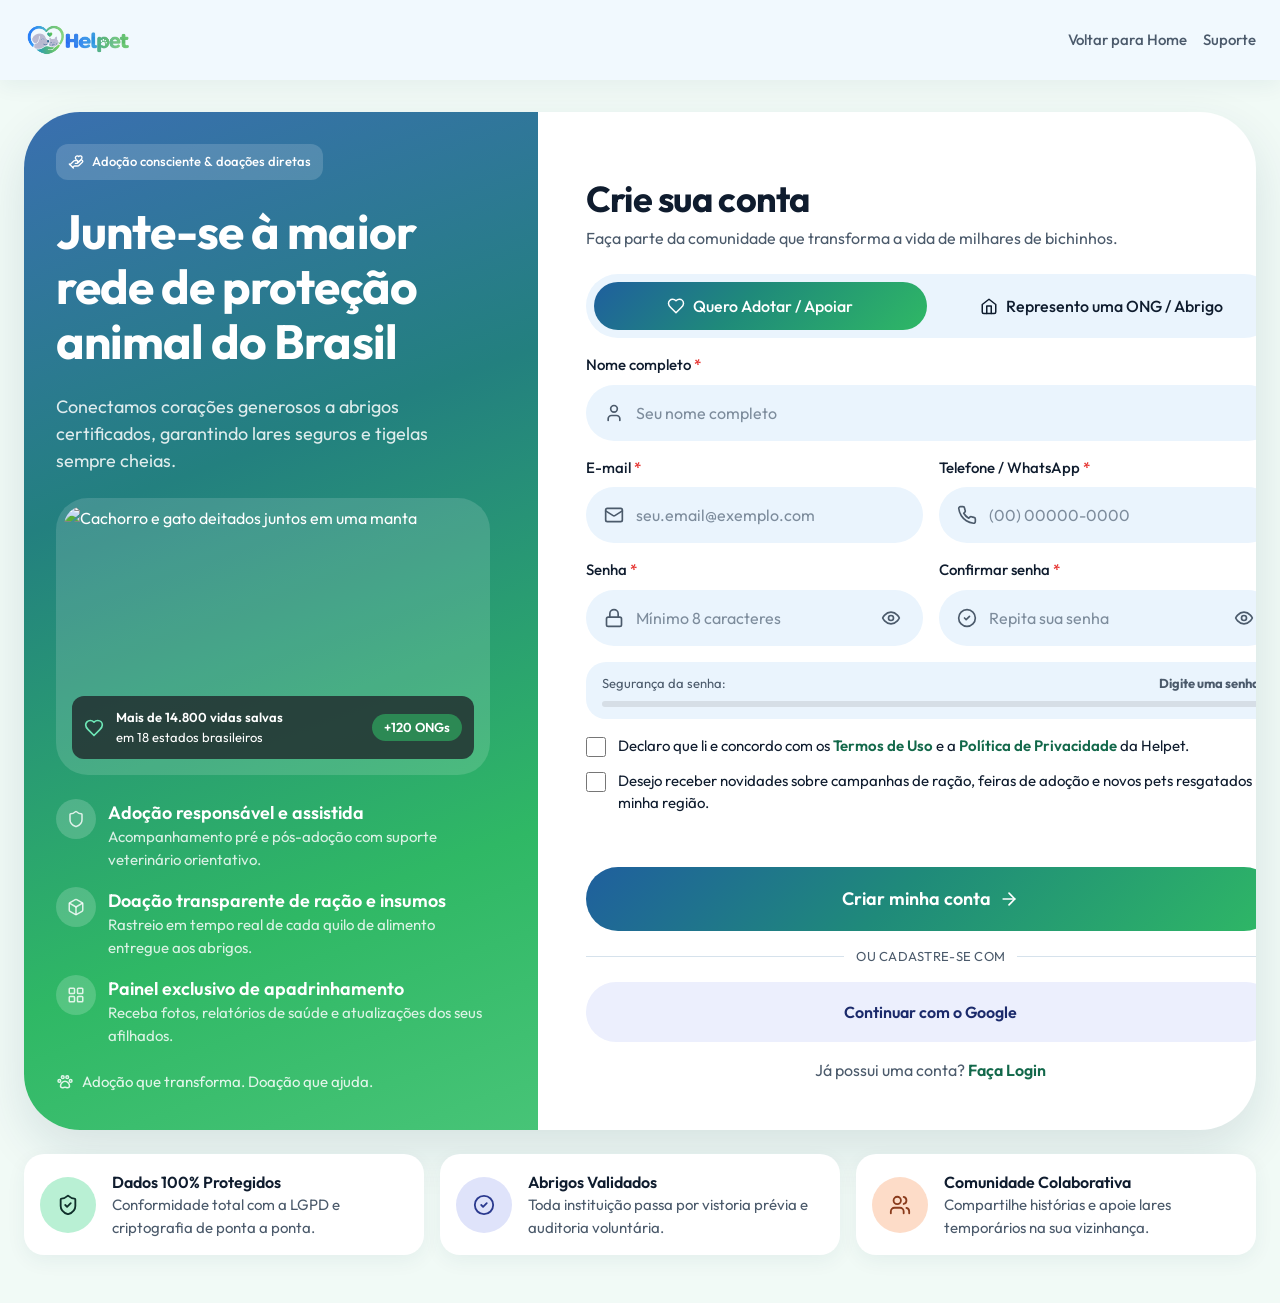
==== commit 046fcd9d: "arrumado alguns bugs" ====
--- a/cadastro.html
+++ b/cadastro.html
@@ -71,10 +71,6 @@
       </aside>
 
       <div class="auth-card__form">
-        <div class="form__top">
-          <span class="eyebrow">Cadastro gratuito</span>
-          <span class="step">Passo 1 de 2 &bull; Perfil Rápido</span>
-        </div>
         <h2 class="form__title">Crie sua conta</h2>
         <p class="form__subtitle">Faça parte da comunidade que transforma a vida de milhares de bichinhos.</p>
 
@@ -101,9 +97,8 @@
               <div class="input"><svg width="20" height="20" viewBox="0 0 24 24" fill="none" stroke="currentColor" stroke-width="2" stroke-linecap="round" stroke-linejoin="round" aria-hidden="true"><rect x="2" y="4" width="20" height="16" rx="2"></rect><path d="m22 7-8.97 5.7a1.94 1.94 0 0 1-2.06 0L2 7"></path></svg><input type="email" id="email" name="email" placeholder="seu.email@exemplo.com" autocomplete="email"></div>
             </div>
             <div class="field">
-              <div class="field__label-row"><label for="telefone">Telefone / WhatsApp</label><span class="optional">Opcional</span></div>
+              <div class="field__label-row"><label for="telefone">Telefone / WhatsApp <span class="required">*</span></label></div>
               <div class="input"><svg width="20" height="20" viewBox="0 0 24 24" fill="none" stroke="currentColor" stroke-width="2" stroke-linecap="round" stroke-linejoin="round" aria-hidden="true"><path d="M22 16.92v3a2 2 0 0 1-2.18 2 19.79 19.79 0 0 1-8.63-3.07 19.5 19.5 0 0 1-6-6 19.79 19.79 0 0 1-3.07-8.67A2 2 0 0 1 4.11 2h3a2 2 0 0 1 2 1.72 12.84 12.84 0 0 0 .7 2.81 2 2 0 0 1-.45 2.11L8.09 9.91a16 16 0 0 0 6 6l1.27-1.27a2 2 0 0 1 2.11-.45 12.84 12.84 0 0 0 2.81.7A2 2 0 0 1 22 16.92z"></path></svg><input type="tel" id="telefone" name="telefone" placeholder="(00) 00000-0000" autocomplete="tel"></div>
-              <p class="hint"><svg width="14" height="14" viewBox="0 0 24 24" fill="none" stroke="currentColor" stroke-width="2" stroke-linecap="round" stroke-linejoin="round" aria-hidden="true"><path d="M6 8a6 6 0 0 1 12 0c0 7 3 9 3 9H3s3-2 3-9"></path><path d="M10.3 21a1.94 1.94 0 0 0 3.4 0"></path></svg> Para alertas sobre status de adoção</p>
             </div>
           </div>
 
--- a/estilo/style.css
+++ b/estilo/style.css
@@ -43,7 +43,7 @@
   --shadow-card: 0 20px 50px rgba(15, 60, 80, 0.12);
   --shadow-soft: 0 6px 20px rgba(15, 60, 80, 0.06);
 
-  --container: 76rem;
+  --container: 100rem;
 }
 
 *,
@@ -102,6 +102,10 @@
 button,
 input {
   font: inherit;
+}
+
+button{
+  all: unset;
 }
 
 :focus-visible {
@@ -1690,17 +1694,37 @@
 }
 
 .pet-filters {
-  display: flex;
-  flex-wrap: wrap;
-  align-items: center;
-  gap: var(--space-1);
-  padding: var(--space-1);
-  background: #e4f1eb;
-  border-radius: var(--radius-pill);
+    display: flex;
+    flex-direction: row;
+    flex-wrap: nowrap;
+    align-items: center;
+    justify-content: center;
+    gap: var(--space-1);
+    padding: var(--space-1);
+    background: #e4f1eb;
+    border-radius: var(--radius-pill);
+    width: fit-content;
+}
+
+.pet-filters {
+    display: flex !important;
+    flex-direction: row !important;
+    flex-wrap: nowrap !important;
+    align-items: center !important;
+    justify-content: center;
+    width: max-content !important;
+    height: auto !important;
+}
+
+.pet-filter {
+    display: inline-flex !important;
+    flex-shrink: 0;
+    width: auto !important;
 }
 
 .pet-filter {
   display: inline-flex;
+  flex-direction: row;
   align-items: center;
   justify-content: center;
   min-height: 2.25rem;
@@ -3829,3 +3853,1619 @@
     padding: var(--space-3);
   }
 }
+
+.page-light {
+  background: #f5f9fc
+}
+
+.nav a.is-active {
+  color: var(--green-800);
+  border-color: var(--green-800);
+  font-weight: 700
+}
+
+.page-wrap {
+  max-width: 1248px;
+  margin: 0 auto;
+  padding: 16px 24px 80px
+}
+
+.btn--amber {
+  background: #c4752f;
+  color: #fff
+}
+
+.btn--amber:hover {
+  background: #a85f20
+}
+
+.btn--indigo {
+  background: #4a5aa8;
+  color: #fff
+}
+
+.btn--indigo:hover {
+  background: #3b4a90
+}
+
+.btn--block {
+  width: 100%;
+  padding: 16px
+}
+
+.btn--sky {
+  background: #e3f1fb;
+  color: var(--green-800);
+  width: 100%;
+  padding: 11px
+}
+
+.btn--sky:hover {
+  background: #d2e8f7
+}
+
+.inp {
+  display: block;
+  width: 100%;
+  background: #e8f1f5;
+  border: 1px solid transparent;
+  border-radius: 12px;
+  padding: 12px 14px;
+  font-size: 12px;
+  outline: 0;
+  margin-top: 6px
+}
+
+.inp:focus {
+  border-color: var(--green-700);
+  background: #fff
+}
+
+.inp[aria-invalid="true"] {
+  border-color: #c0392b;
+  background: #fff4f2
+}
+
+/* ---------- CATÁLOGO ---------- */
+.cat-hero {
+  display: grid;
+  grid-template-columns: 1fr 380px;
+  border-radius: 20px;
+  overflow: hidden;
+  background: linear-gradient(135deg, #2b5d9e 0%, #5fa8a0 62%, #8fd4b4 100%);
+  min-height: 248px;
+  margin-bottom: 36px
+}
+
+.cat-hero__text {
+  padding: 60px 36px 36px
+}
+
+.cat-hero h1 {
+  font-size: clamp(28px, 3.4vw, 38px);
+  font-weight: 700;
+  letter-spacing: -.02em;
+  color: #0c2a2a;
+  line-height: 1.15
+}
+
+.cat-hero h1 span {
+  color: var(--green-800)
+}
+
+.cat-hero p {
+  margin-top: 12px;
+  max-width: 520px;
+  font-size: 14px;
+  color: #13363a
+}
+
+.cat-hero__img {
+  position: relative;
+  background: #a8cfc0
+}
+
+.cat-hero__img img {
+  width: 100%;
+  height: 100%;
+  object-fit: cover
+}
+
+.cat-layout {
+  display: grid;
+  grid-template-columns: 272px 1fr;
+  gap: 36px;
+  align-items: start
+}
+
+.filters {
+  background: #fff;
+  border-radius: 18px;
+  padding: 24px;
+  box-shadow: var(--shadow)
+}
+
+.filters__head {
+  display: flex;
+  justify-content: space-between;
+  align-items: center;
+  margin-bottom: 22px
+}
+
+.filters__head h2 {
+  font-size: 17px;
+  font-weight: 600
+}
+
+.filters__clear {
+  font-size: 11px;
+  color: var(--muted)
+}
+
+.filters__clear:hover {
+  color: var(--green-800);
+  text-decoration: underline
+}
+
+.fgroup {
+  border: 0;
+  margin-bottom: 22px;
+  display: flex;
+  flex-direction: column;
+  gap: 8px;
+  min-width: 0
+}
+
+.flabel {
+  font-size: 13px;
+  font-weight: 600;
+  margin-bottom: 2px;
+  padding: 0
+}
+
+.finput {
+  display: flex;
+  align-items: center;
+  gap: 8px;
+  background: #e8f1f5;
+  border-radius: 999px;
+  padding: 0 14px;
+  color: var(--muted);
+  font-size: 12px
+}
+
+.finput input,
+.finput select {
+  flex: 1;
+  border: 0;
+  background: none;
+  outline: 0;
+  padding: 11px 0;
+  font-size: 12px;
+  color: var(--text);
+  min-width: 0;
+  cursor: pointer
+}
+
+.finput input {
+  cursor: text
+}
+
+.finput:focus-within {
+  box-shadow: 0 0 0 2px var(--green-700)
+}
+
+.chk {
+  display: flex;
+  align-items: center;
+  gap: 8px;
+  font-size: 12px;
+  cursor: pointer;
+  padding: 2px 0
+}
+
+.chk input {
+  appearance: none;
+  -webkit-appearance: none;
+  width: 16px;
+  height: 16px;
+  flex: none;
+  border: 1.5px solid #9bb3a8;
+  border-radius: 3px;
+  background: #fff;
+  display: grid;
+  place-content: center;
+  cursor: pointer
+}
+
+.chk input:checked {
+  background: var(--green-700);
+  border-color: var(--green-700)
+}
+
+.chk input:checked::after {
+  content: "";
+  width: 8px;
+  height: 4px;
+  border: 2px solid #fff;
+  border-top: 0;
+  border-right: 0;
+  transform: rotate(-45deg) translate(1px, -1px)
+}
+
+.pills2 {
+  display: grid;
+  grid-template-columns: 1fr 1fr;
+  gap: 8px
+}
+
+.chk--pill {
+  background: #e8f1f5;
+  border-radius: 10px;
+  padding: 9px 10px
+}
+
+.chk--pill input {
+  border-radius: 3px
+}
+
+.seg {
+  display: flex;
+  background: #e8f1f5;
+  border-radius: 999px;
+  padding: 3px
+}
+
+.seg label {
+  flex: 1;
+  position: relative
+}
+
+.seg input {
+  position: absolute;
+  opacity: 0;
+  inset: 0
+}
+
+.seg span {
+  display: block;
+  text-align: center;
+  padding: 6px 4px;
+  border-radius: 999px;
+  font-size: 11px;
+  font-weight: 500;
+  cursor: pointer;
+  white-space: nowrap
+}
+
+.seg input:checked+span {
+  background: #fff;
+  color: var(--green-800);
+  font-weight: 700;
+  box-shadow: 0 1px 3px rgba(0, 0, 0, .12)
+}
+
+.seg input:focus-visible+span {
+  outline: 3px solid #4a90e2
+}
+
+.togs {
+  display: flex;
+  flex-wrap: wrap;
+  gap: 6px
+}
+
+.tog {
+  position: relative
+}
+
+.tog input {
+  position: absolute;
+  opacity: 0;
+  inset: 0;
+  cursor: pointer
+}
+
+.tog span {
+  display: block;
+  padding: 5px 12px;
+  border-radius: 999px;
+  background: #e8f1f5;
+  font-size: 11px;
+  font-weight: 600;
+  cursor: pointer;
+  transition: background .15s
+}
+
+.tog input:checked+span {
+  background: var(--green-800);
+  color: #fff
+}
+
+.tog--mint input:checked+span {
+  background: #a8f0cf;
+  color: var(--green-900)
+}
+
+.tog input:focus-visible+span {
+  outline: 3px solid #4a90e2
+}
+
+.filters__apply {
+  width: 100%;
+  padding: 15px;
+  margin-top: 6px;
+  border-radius: 14px
+}
+
+.results {
+  min-width: 0
+}
+
+.results__bar {
+  background: #fff;
+  border-radius: 16px;
+  padding: 14px 20px;
+  display: flex;
+  justify-content: space-between;
+  align-items: center;
+  gap: 12px;
+  margin-bottom: 24px;
+  box-shadow: var(--shadow)
+}
+
+.results__bar h2 {
+  font-size: 20px;
+  font-weight: 600
+}
+
+.results__bar b {
+  color: var(--green-800);
+  font-weight: 600
+}
+
+.sort {
+  display: flex;
+  align-items: center;
+  gap: 8px;
+  font-size: 11px;
+  color: var(--muted)
+}
+
+.sort select {
+  background: #e8f1f5;
+  border: 0;
+  border-radius: 10px;
+  padding: 9px 12px;
+  font-size: 12px;
+  color: var(--text);
+  cursor: pointer;
+  min-width: 190px
+}
+
+.pgrid {
+  display: grid;
+  grid-template-columns: repeat(3, 1fr);
+  gap: 24px;
+  align-items: start
+}
+
+.pcard {
+  background: #fff;
+  border-radius: 16px;
+  overflow: hidden;
+  box-shadow: var(--shadow);
+  transition: transform .2s, box-shadow .2s
+}
+
+.pcard:hover {
+  transform: translateY(-3px);
+  box-shadow: 0 10px 24px rgba(15, 92, 63, .14)
+}
+
+.pcard__img {
+  position: relative;
+  aspect-ratio: 1/.74;
+  background: linear-gradient(135deg, #d2e7dc, #e8f1f5);
+  overflow: hidden
+}
+
+.pcard__img img {
+  width: 100%;
+  height: 100%;
+  object-fit: cover;
+  transition: transform .4s
+}
+
+.pcard:hover .pcard__img img {
+  transform: scale(1.04)
+}
+
+.pcard__body {
+  padding: 16px
+}
+
+.pcard__title {
+  display: flex;
+  justify-content: space-between;
+  align-items: center;
+  gap: 8px
+}
+
+.pcard__title h3 {
+  font-size: 18px;
+  font-weight: 600
+}
+
+.tag {
+  background: #eaeff2;
+  border-radius: 6px;
+  padding: 3px 9px;
+  font-size: 10px;
+  font-weight: 600;
+  color: #4a5a62
+}
+
+.pcard__info {
+  font-size: 12px;
+  color: #4a5a52;
+  margin: 6px 0 4px
+}
+
+.pcard__loc {
+  font-size: 11px;
+  color: var(--muted);
+  margin-bottom: 14px
+}
+
+.pcard__loc i {
+  font-style: normal;
+  color: #b15a1c
+}
+
+.pager {
+  display: flex;
+  justify-content: space-between;
+  align-items: center;
+  background: #fff;
+  border-radius: 16px;
+  padding: 14px 20px;
+  margin-top: 36px;
+  box-shadow: var(--shadow)
+}
+
+.pager[hidden] {
+  display: none
+}
+
+.pager__nav {
+  background: #e8f1f5;
+  color: var(--green-800);
+  font-weight: 600;
+  font-size: 12px;
+  padding: 9px 16px;
+  border-radius: 999px
+}
+
+.pager__nav:disabled {
+  opacity: .4;
+  cursor: not-allowed
+}
+
+.pager__nav:not(:disabled):hover {
+  background: #d5e7ef
+}
+
+.pager__pages {
+  display: flex;
+  gap: 6px;
+  align-items: center
+}
+
+.pager__pages button {
+  width: 36px;
+  height: 36px;
+  border-radius: 50%;
+  font-size: 12px;
+  font-weight: 600;
+  background: #e8f1f5
+}
+
+.pager__pages button:hover {
+  background: #d5e7ef
+}
+
+.pager__pages button[aria-current="page"] {
+  background: var(--green-700);
+  color: #fff
+}
+
+.pager__pages span {
+  padding: 0 6px;
+  color: var(--muted)
+}
+
+.donate-banner {
+  display: flex;
+  align-items: center;
+  gap: 18px;
+  margin-top: 24px;
+  padding: 22px 24px;
+  border-radius: 18px;
+  background: linear-gradient(90deg, #dfe3fb 0%, #ececec 50%, #fde2d0 100%)
+}
+
+.donate-banner__icon {
+  width: 48px;
+  height: 48px;
+  border-radius: 50%;
+  background: #fff;
+  display: grid;
+  place-items: center;
+  font-size: 22px;
+  flex: none
+}
+
+.donate-banner h3 {
+  font-size: 17px;
+  font-weight: 600
+}
+
+.donate-banner p {
+  font-size: 12px;
+  color: #4a5a62;
+  max-width: 560px
+}
+
+.donate-banner div {
+  flex: 1
+}
+
+.donate-banner .btn {
+  flex: none
+}
+
+/* ---------- DOAÇÃO ---------- */
+.don-hero {
+  background: linear-gradient(180deg, #2b5d9e -20%, #5fa8a0 55%, #a8e6c2 100%);
+  padding: 28px 0 92px
+}
+
+.don-hero__grid {
+  max-width: 1400px;
+  margin: 0 auto;
+  padding: 0 64px;
+  display: grid;
+  grid-template-columns: 1fr auto;
+  gap: 24px
+}
+
+.don-tabs {
+  display: inline-flex;
+  background: rgba(255, 255, 255, .45);
+  padding: 4px;
+  border-radius: 999px;
+  gap: 4px
+}
+
+.don-tab {
+  padding: 10px 20px;
+  border-radius: 999px;
+  font-size: 12px;
+  font-weight: 600;
+  color: var(--green-900);
+  transition: background .2s
+}
+
+.don-tab.is-active {
+  background: var(--green-800);
+  color: #fff
+}
+
+.don-hero h1 {
+  font-size: clamp(28px, 3.4vw, 38px);
+  line-height: 1.15;
+  font-weight: 700;
+  letter-spacing: -.02em;
+  margin: 48px 0 14px;
+  color: #0b2a2a
+}
+
+.don-hero h1 span {
+  color: var(--green-800)
+}
+
+.don-hero p {
+  max-width: 540px;
+  font-size: 15px;
+  color: #12363a;
+  line-height: 1.6
+}
+
+.don-hero__side {
+  display: flex;
+  flex-direction: column;
+  justify-content: space-between;
+  align-items: flex-end;
+  gap: 24px
+}
+
+.don-pill {
+  background: #fff;
+  border-radius: 999px;
+  padding: 8px 16px;
+  font-size: 10px;
+  display: inline-flex;
+  align-items: center;
+  gap: 8px;
+  color: #3d4d45
+}
+
+.don-pill b {
+  color: var(--green-800)
+}
+
+.don-proof {
+  background: #fff;
+  border-radius: 16px;
+  padding: 12px 20px 12px 14px;
+  display: flex;
+  align-items: center;
+  gap: 12px;
+  box-shadow: 0 8px 20px rgba(0, 50, 60, .15)
+}
+
+.don-proof strong {
+  display: block;
+  font-size: 13px
+}
+
+.don-proof small {
+  font-size: 10px;
+  color: var(--muted)
+}
+
+.avatars {
+  display: flex
+}
+
+.avatars i {
+  width: 34px;
+  height: 34px;
+  border-radius: 50%;
+  display: grid;
+  place-items: center;
+  font-size: 10px;
+  font-style: normal;
+  font-weight: 700;
+  color: var(--green-900);
+  border: 2px solid #fff;
+  margin-left: -8px
+}
+
+.avatars i:first-child {
+  margin-left: 0
+}
+
+.don-wrap {
+  max-width: 1248px;
+  margin: 0 auto;
+  padding: 0 24px 80px
+}
+
+.sim {
+  background: #fff;
+  border-radius: 26px;
+  padding: 32px 36px 40px;
+  margin-top: -52px;
+  position: relative;
+  box-shadow: 0 10px 30px rgba(15, 60, 80, .1)
+}
+
+.sim h2 {
+  font-size: 17px;
+  font-weight: 600;
+  display: flex;
+  align-items: center;
+  gap: 12px;
+  margin-bottom: 22px
+}
+
+.ico-sq {
+  width: 34px;
+  height: 34px;
+  border-radius: 10px;
+  background: var(--mint-200);
+  color: var(--green-800);
+  display: grid;
+  place-items: center;
+  font-size: 14px;
+  flex: none
+}
+
+.ico-sq--lg {
+  width: 42px;
+  height: 42px;
+  font-size: 18px
+}
+
+.sim__grid {
+  display: grid;
+  grid-template-columns: 1.6fr 1fr;
+  gap: 36px;
+  align-items: start
+}
+
+.sim__label {
+  font-size: 11px;
+  margin-bottom: 10px
+}
+
+.kgs {
+  display: flex;
+  gap: 10px;
+  flex-wrap: wrap;
+  align-items: center
+}
+
+.kg {
+  background: #e8f1f5;
+  border-radius: 12px;
+  padding: 9px 14px;
+  text-align: left;
+  display: flex;
+  flex-direction: column;
+  transition: background .2s, transform .15s
+}
+
+.kg strong {
+  font-size: 14px;
+  font-weight: 600
+}
+
+.kg small {
+  font-size: 10px;
+  color: var(--muted)
+}
+
+.kg:hover {
+  background: #d7e8ef
+}
+
+.kg.is-active {
+  background: var(--green-800);
+  color: #fff;
+  padding: 12px 28px;
+  transform: none
+}
+
+.kg.is-active small {
+  color: rgba(255, 255, 255, .85)
+}
+
+.impact {
+  display: flex;
+  gap: 14px;
+  align-items: center;
+  background: var(--mint-100);
+  border-radius: 16px;
+  padding: 18px 20px;
+  margin-top: 22px
+}
+
+.impact__icon {
+  width: 40px;
+  height: 40px;
+  border-radius: 50%;
+  background: var(--green-800);
+  color: #fff;
+  display: grid;
+  place-items: center;
+  font-size: 20px;
+  flex: none
+}
+
+.impact small {
+  font-size: 9px;
+  letter-spacing: .06em;
+  color: var(--green-800);
+  font-weight: 600
+}
+
+.impact h3 {
+  font-size: 16px;
+  font-weight: 600;
+  line-height: 1.3;
+  margin: 2px 0
+}
+
+.impact p {
+  font-size: 11px;
+  color: var(--muted)
+}
+
+.goal {
+  background: #e8f4fb;
+  border-radius: 16px;
+  padding: 22px 20px
+}
+
+.goal__top {
+  display: flex;
+  justify-content: space-between;
+  align-items: center;
+  font-size: 12px;
+  margin-bottom: 18px;
+  gap: 8px
+}
+
+.goal__top span {
+  background: var(--green-800);
+  color: #fff;
+  border-radius: 999px;
+  padding: 3px 10px;
+  font-size: 10px;
+  font-weight: 600
+}
+
+.goal__bar {
+  height: 8px;
+  background: #c4dff0;
+  border-radius: 999px;
+  overflow: hidden
+}
+
+.goal__fill {
+  height: 100%;
+  width: 0;
+  background: var(--green-800);
+  border-radius: 999px;
+  transition: width 1.2s cubic-bezier(.2, .8, .2, 1)
+}
+
+.goal__nums {
+  display: flex;
+  justify-content: space-between;
+  font-size: 11px;
+  margin-top: 12px;
+  color: #3d4d45
+}
+
+.don-section {
+  margin-top: 64px
+}
+
+.don-h2 {
+  font-size: 24px;
+  font-weight: 600;
+  letter-spacing: -.01em;
+  display: flex;
+  align-items: center;
+  gap: 10px
+}
+
+.cats {
+  display: grid;
+  grid-template-columns: repeat(4, 1fr);
+  gap: 24px;
+  margin-top: 24px
+}
+
+.dcat {
+  background: #fff;
+  border-radius: 18px;
+  padding: 16px;
+  box-shadow: var(--shadow);
+  display: flex;
+  flex-direction: column
+}
+
+.dcat__img {
+  aspect-ratio: 1/.72;
+  border-radius: 12px;
+  overflow: hidden;
+  background: linear-gradient(135deg, #e8dcc8, #f3ece0);
+  position: relative
+}
+
+.dcat__img img {
+  width: 100%;
+  height: 100%;
+  object-fit: cover
+}
+
+.dcat h3 {
+  font-size: 16px;
+  font-weight: 600;
+  margin: 14px 0 6px;
+  color: var(--text)
+}
+
+.dcat p {
+  font-size: 11px;
+  color: var(--muted);
+  margin-bottom: 14px;
+  min-height: 48px
+}
+
+.opt {
+  display: flex;
+  align-items: center;
+  gap: 8px;
+  background: #eef6f3;
+  border-radius: 999px;
+  padding: 9px 12px;
+  font-size: 11px;
+  margin-bottom: 8px;
+  cursor: pointer;
+  transition: background .15s
+}
+
+.opt:hover {
+  background: #e0eee8
+}
+
+.opt input {
+  accent-color: var(--c);
+  flex: none
+}
+
+.opt span {
+  flex: 1;
+  min-width: 0
+}
+
+.opt b {
+  color: var(--c);
+  font-size: 10px;
+  white-space: nowrap
+}
+
+.dcat__add {
+  background: var(--c);
+  color: #fff;
+  width: 100%;
+  margin-top: auto;
+  padding: 12px;
+  border-radius: 12px;
+  font-size: 12px
+}
+
+.dcat__add:hover {
+  filter: brightness(1.1)
+}
+
+.pix {
+  margin-top: 28px;
+  border-radius: 24px;
+  background: linear-gradient(120deg, #2b5d9e 0%, #5fa8a0 55%, #9be3b4 100%);
+  padding: 44px 40px;
+  display: grid;
+  grid-template-columns: 1fr 440px;
+  gap: 32px;
+  align-items: center;
+  color: #fff
+}
+
+.pix h2 {
+  font-size: 22px;
+  font-weight: 600;
+  margin-bottom: 6px
+}
+
+.pix p {
+  font-size: 12px;
+  max-width: 520px;
+  color: rgba(255, 255, 255, .9)
+}
+
+.pix__key {
+  display: flex;
+  gap: 12px;
+  margin-top: 18px;
+  flex-wrap: wrap
+}
+
+.pix__cnpj {
+  background: #fff;
+  color: #5b6b63;
+  border-radius: 999px;
+  padding: 10px 18px;
+  font-size: 12px;
+  display: inline-flex;
+  align-items: center;
+  gap: 6px
+}
+
+.pix__cnpj b {
+  color: var(--text)
+}
+
+.pix .btn {
+  padding: 10px 18px;
+  font-size: 12px
+}
+
+.ledger {
+  background: #fff;
+  color: var(--text);
+  border-radius: 16px;
+  padding: 20px 22px
+}
+
+.ledger__head {
+  display: flex;
+  justify-content: space-between;
+  font-size: 12px;
+  margin-bottom: 14px;
+  gap: 8px
+}
+
+.ledger__head span {
+  color: var(--green-800);
+  font-weight: 600;
+  font-size: 11px
+}
+
+.ledger dl div {
+  display: flex;
+  justify-content: space-between;
+  font-size: 11px;
+  padding: 6px 0;
+  gap: 8px
+}
+
+.ledger dt {
+  color: var(--muted)
+}
+
+.ledger dd {
+  font-weight: 600
+}
+
+.nfe {
+  color: #2a5db8;
+  text-decoration: underline
+}
+
+.rust {
+  color: var(--rust)
+}
+
+.crit-head {
+  display: flex;
+  justify-content: space-between;
+  align-items: flex-end;
+  gap: 16px
+}
+
+.crit-head p {
+  font-size: 12px;
+  margin-top: 4px
+}
+
+.red-dot {
+  width: 10px;
+  height: 10px;
+  border-radius: 50%;
+  background: #b91c1c;
+  display: inline-block
+}
+
+.crits {
+  display: grid;
+  grid-template-columns: repeat(3, 1fr);
+  gap: 24px;
+  margin-top: 22px
+}
+
+.crit {
+  position: relative;
+  overflow: hidden;
+  background: #fff;
+  border-radius: 20px;
+  padding: 22px 24px;
+  box-shadow: var(--shadow)
+}
+
+.crit::before {
+  content: "";
+  position: absolute;
+  top: -70px;
+  right: -60px;
+  width: 190px;
+  height: 190px;
+  border-radius: 50%;
+  background: var(--bg)
+}
+
+.crit>* {
+  position: relative
+}
+
+.crit__pets {
+  position: absolute;
+  top: 22px;
+  right: 24px;
+  font-weight: 700;
+  font-size: 15px;
+  color: var(--c);
+  opacity: .7
+}
+
+.crit__pets small {
+  font-size: 9px;
+  font-weight: 500;
+  margin-left: 2px
+}
+
+.tagc {
+  display: inline-block;
+  background: #fde0dd;
+  color: #b91c1c;
+  font-size: 9px;
+  font-weight: 700;
+  letter-spacing: .03em;
+  padding: 2px 9px;
+  border-radius: 999px
+}
+
+.tagc--amber {
+  background: #fdeede;
+  color: #8a4b12
+}
+
+.crit h3 {
+  font-size: 17px;
+  font-weight: 600;
+  margin-top: 6px
+}
+
+.crit__loc {
+  font-size: 11px;
+  color: var(--muted);
+  margin: 2px 0 14px
+}
+
+.level {
+  background: #f1f6f8;
+  border-radius: 12px;
+  padding: 12px 14px
+}
+
+.level div {
+  display: flex;
+  justify-content: space-between;
+  font-size: 11px;
+  margin-bottom: 8px
+}
+
+.level b {
+  color: var(--c)
+}
+
+.level i {
+  display: block;
+  height: 8px;
+  background: #dde6ec;
+  border-radius: 999px;
+  overflow: hidden
+}
+
+.level u {
+  display: block;
+  height: 100%;
+  background: var(--c);
+  border-radius: 999px
+}
+
+.level small {
+  display: block;
+  font-size: 10px;
+  color: #4a5a62;
+  margin-top: 8px
+}
+
+.crit__btn {
+  background: var(--c);
+  color: #fff;
+  width: 100%;
+  margin-top: 14px;
+  padding: 12px;
+  border-radius: 12px;
+  font-size: 12px
+}
+
+.crit__btn:hover {
+  filter: brightness(1.1)
+}
+
+.checkout {
+  display: grid;
+  grid-template-columns: 1.35fr 1fr;
+  gap: 28px;
+  margin-top: 64px;
+  align-items: start
+}
+
+.logi,
+.summary {
+  background: #fff;
+  border-radius: 22px;
+  padding: 28px;
+  box-shadow: var(--shadow)
+}
+
+.logi__head {
+  display: flex;
+  gap: 12px;
+  align-items: center;
+  margin-bottom: 20px
+}
+
+.logi__head h2 {
+  font-size: 18px;
+  font-weight: 600
+}
+
+.logi__head p {
+  font-size: 11px;
+  color: var(--muted)
+}
+
+.delivs {
+  display: grid;
+  grid-template-columns: 1fr 1fr;
+  gap: 12px;
+  margin-bottom: 22px
+}
+
+.deliv {
+  background: #e1eef5;
+  border-radius: 12px;
+  padding: 14px 16px;
+  text-align: left;
+  display: flex;
+  flex-direction: column;
+  gap: 4px;
+  transition: background .2s, color .2s
+}
+
+.deliv strong {
+  font-size: 12px;
+  font-weight: 600
+}
+
+.deliv small {
+  font-size: 10px;
+  color: var(--muted)
+}
+
+.deliv:hover {
+  background: #d3e6f0
+}
+
+.deliv.is-active {
+  background: var(--green-800);
+  color: #fff
+}
+
+.deliv.is-active small {
+  color: rgba(255, 255, 255, .85)
+}
+
+.lf {
+  display: block;
+  font-size: 10px;
+  font-weight: 600;
+  margin-bottom: 16px
+}
+
+.row {
+  display: grid;
+  grid-template-columns: 1fr 1fr;
+  gap: 16px
+}
+
+.row--addr {
+  grid-template-columns: 1.8fr 1fr
+}
+
+.hint {
+  font-size: 11px;
+  color: var(--muted)
+}
+
+.summary__head {
+  display: flex;
+  justify-content: space-between;
+  align-items: center;
+  padding-bottom: 14px;
+  border-bottom: 1px solid #e4ecef;
+  margin-bottom: 14px
+}
+
+.summary__head h2 {
+  font-size: 16px;
+  font-weight: 600
+}
+
+.summary__head button {
+  font-size: 11px;
+  color: var(--muted)
+}
+
+.summary__head button:hover {
+  color: var(--green-800);
+  text-decoration: underline
+}
+
+.items {
+  display: flex;
+  flex-direction: column;
+  gap: 8px;
+  margin-bottom: 16px;
+  min-height: 28px
+}
+
+.items li {
+  display: flex;
+  align-items: center;
+  gap: 8px;
+  font-size: 11px
+}
+
+.items li::before {
+  content: "";
+  width: 6px;
+  height: 6px;
+  border-radius: 50%;
+  background: var(--green-700);
+  flex: none
+}
+
+.items li span {
+  flex: 1
+}
+
+.items li b {
+  font-weight: 600;
+  font-size: 12px
+}
+
+.items li button {
+  color: var(--muted);
+  font-size: 14px;
+  line-height: 1;
+  padding: 0 2px
+}
+
+.items li button:hover {
+  color: #b91c1c
+}
+
+.items .none {
+  color: var(--muted)
+}
+
+.items .none::before {
+  display: none
+}
+
+.info {
+  background: #eaf4f8;
+  border-radius: 12px;
+  padding: 12px 14px;
+  display: flex;
+  flex-direction: column;
+  gap: 8px;
+  font-size: 10px;
+  margin-bottom: 12px
+}
+
+.info div {
+  display: flex;
+  justify-content: space-between;
+  gap: 8px
+}
+
+.info span {
+  color: var(--muted)
+}
+
+.info b {
+  color: var(--green-800);
+  text-align: right
+}
+
+.cert {
+  background: #eceefb;
+  border-radius: 12px;
+  padding: 12px 14px;
+  display: flex;
+  gap: 10px;
+  align-items: center;
+  font-size: 10px;
+  margin-bottom: 20px
+}
+
+.cert strong {
+  display: block;
+  font-size: 10px
+}
+
+.cert span {
+  font-size: 18px
+}
+
+.total {
+  display: flex;
+  justify-content: space-between;
+  align-items: center;
+  margin-bottom: 14px
+}
+
+.total span {
+  font-size: 13px;
+  font-weight: 600
+}
+
+.total strong {
+  font-size: 28px;
+  font-weight: 600;
+  color: var(--green-800)
+}
+
+.secure {
+  text-align: center;
+  font-size: 10px;
+  color: var(--muted);
+  margin-top: 12px
+}
+
+.numbers {
+  margin-top: 64px;
+  background: #e6f0f6;
+  border-radius: 22px;
+  padding: 40px 24px;
+  display: grid;
+  grid-template-columns: repeat(4, 1fr);
+  gap: 16px;
+  text-align: center
+}
+
+.numbers strong {
+  display: block;
+  font-size: 38px;
+  font-weight: 600;
+  color: var(--green-800);
+  line-height: 1.1
+}
+
+.numbers .n-rust strong {
+  color: #8b3a1e
+}
+
+.numbers span {
+  font-size: 10px;
+  color: #3d4d45;
+  letter-spacing: .02em
+}
+
+@media (max-width:1100px) {
+  .don-hero__grid {
+    padding: 0 32px
+  }
+
+  .cat-layout {
+    grid-template-columns: 240px 1fr;
+    gap: 24px
+  }
+
+  .pgrid {
+    grid-template-columns: repeat(2, 1fr)
+  }
+
+  .cats {
+    grid-template-columns: repeat(2, 1fr)
+  }
+
+  .pix {
+    grid-template-columns: 1fr
+  }
+
+  .crits {
+    grid-template-columns: 1fr 1fr
+  }
+
+  .checkout {
+    grid-template-columns: 1fr
+  }
+}
+
+@media (max-width:900px) {
+  .cat-hero {
+    grid-template-columns: 1fr
+  }
+
+  .cat-hero__img {
+    height: 200px
+  }
+
+  .cat-hero__text {
+    padding: 36px 24px
+  }
+
+  .cat-layout {
+    grid-template-columns: 1fr
+  }
+
+  .don-hero__grid {
+    grid-template-columns: 1fr;
+    padding: 0 20px
+  }
+
+  .don-hero__side {
+    align-items: flex-start
+  }
+
+  .don-hero h1 {
+    margin-top: 28px
+  }
+
+  .sim {
+    padding: 24px 20px
+  }
+
+  .sim__grid {
+    grid-template-columns: 1fr
+  }
+
+  .numbers {
+    grid-template-columns: 1fr 1fr
+  }
+
+  .donate-banner {
+    flex-direction: column;
+    align-items: flex-start
+  }
+}
+
+@media (max-width:600px) {
+
+  .pgrid,
+  .cats,
+  .crits {
+    grid-template-columns: 1fr
+  }
+
+  .row,
+  .row--addr,
+  .delivs {
+    grid-template-columns: 1fr
+  }
+
+  .results__bar {
+    flex-direction: column;
+    align-items: flex-start
+  }
+
+  .pager {
+    flex-wrap: wrap;
+    gap: 10px;
+    justify-content: center
+  }
+
+  .pix {
+    padding: 28px 20px
+  }
+
+  .crit-head {
+    flex-direction: column;
+    align-items: flex-start
+  }
+
+  .don-tabs {
+    flex-wrap: wrap
+  }
+}
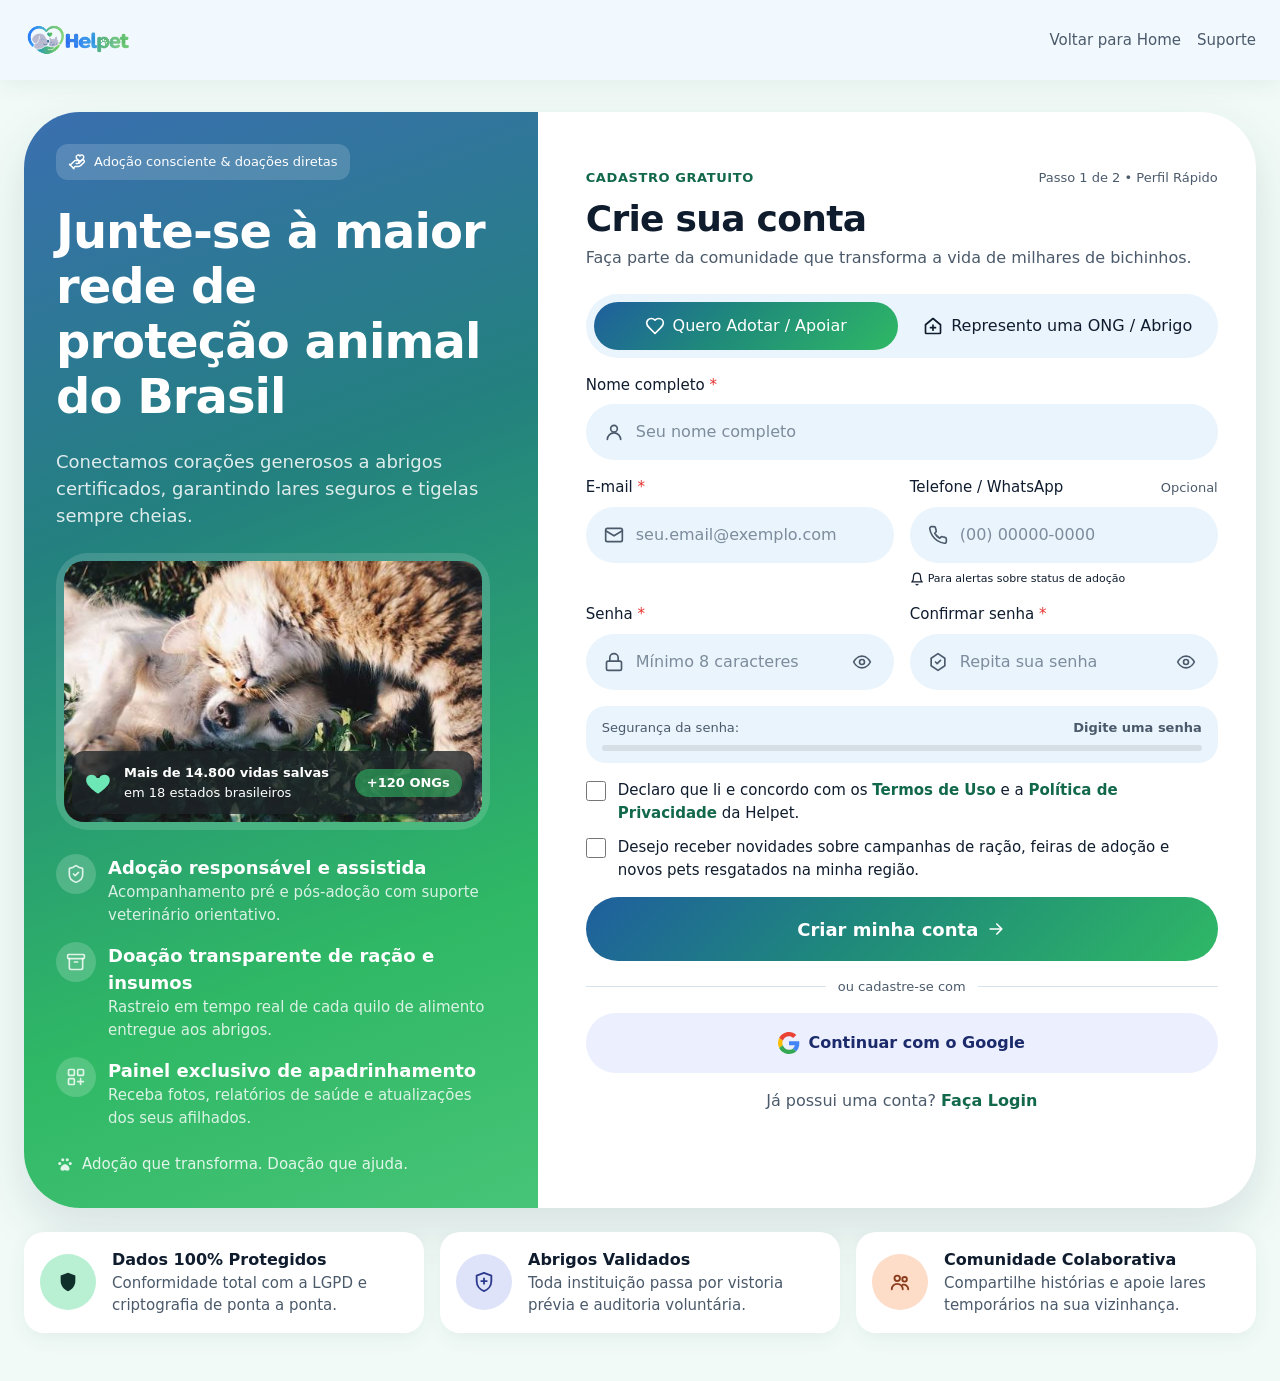
==== commit 83c1cf5b: "imagens" ====
--- a/cadastro.html
+++ b/cadastro.html
@@ -4,40 +4,51 @@
 <head>
   <meta charset="UTF-8">
   <meta name="viewport" content="width=device-width, initial-scale=1">
-  <title>Criar conta - Helpet</title>
-  <meta name="description" content="Crie sua conta gratuita no Helpet e faça parte da maior rede de proteção animal do Brasil.">
-  <link rel="preconnect" href="https://fonts.googleapis.com">
-  <link rel="preconnect" href="https://fonts.gstatic.com" crossorigin>
-  <link href="https://fonts.googleapis.com/css2?family=Outfit:wght@400;500;600;700&display=swap" rel="stylesheet">
+  <title>Crie sua conta | Helpet</title>
   <link rel="stylesheet" href="estilo/style.css">
-  <link rel="stylesheet" href="estilo/novas-telas.css">
 </head>
 
 <body>
 
   <header class="site-header">
     <div class="container header__inner">
-      <a class="logo" href="index.html" aria-label="Helpet - Página inicial">
-        <img src="img/Logo helpet pequena.png" alt="Helpet">
+      <a class="logo" href="index.html" aria-label="Helpet - página inicial">
+        <img src="img/Logo%20helpet%20pequena.png" alt="Helpet" height="40">
       </a>
       <nav class="header__nav" aria-label="Navegação principal">
-        <a href="index.html">Voltar para Home</a>
-        <a href="#">Suporte</a>
+        <a href="/">Voltar para Home</a>
+        <a href="/suporte">Suporte</a>
       </nav>
     </div>
   </header>
 
-  <main class="main container">
-    <section class="auth-card" aria-labelledby="cadastro-titulo">
+  <main class="container main">
+    <section class="auth-card" aria-labelledby="auth-title">
+
       <aside class="auth-card__aside">
-        <span class="badge"><svg width="16" height="16" viewBox="0 0 24 24" fill="none" stroke="currentColor" stroke-width="2" stroke-linecap="round" stroke-linejoin="round" aria-hidden="true"><path d="M11 14h2a2 2 0 1 0 0-4h-3c-.6 0-1.1.2-1.4.6L3 16"></path><path d="m7 20 1.6-1.4c.3-.4.8-.6 1.4-.6h4c1.1 0 2.1-.4 2.8-1.2l4.6-4.4a2 2 0 0 0-2.75-2.91l-4.2 3.9"></path><path d="m2 15 6 6"></path><path d="M19.5 8.5c.7-.7 1.5-1.6 1.5-2.7A2.73 2.73 0 0 0 16 4a2.78 2.78 0 0 0-5 1.8c0 1.2.8 2 1.5 2.8L16 12Z"></path></svg> Adoção consciente &amp; doações diretas</span>
-        <h1 class="aside__title" id="cadastro-titulo">Junte-se à maior rede de proteção animal do Brasil</h1>
-        <p class="aside__lead">Conectamos corações generosos a abrigos certificados, garantindo lares seguros e tigelas sempre cheias.</p>
+        <p class="badge">
+          <svg width="18" height="18" viewBox="0 0 24 24" fill="none" stroke="currentColor" stroke-width="2"
+            stroke-linecap="round" stroke-linejoin="round" aria-hidden="true">
+            <path d="M11 14h2a2 2 0 1 0 0-4h-3c-.6 0-1.1.2-1.4.6L3 16" />
+            <path d="m7 20 1.6-1.4c.3-.4.8-.6 1.4-.6h4c1.1 0 2.1-.4 2.8-1.2l4.6-4.4a2 2 0 0 0-2.8-2.8l-4.2 3.9" />
+            <path d="m2 15 6 6" />
+            <path d="M19.5 8.5c.7-.7 1.5-1.6 1.5-2.7A2.7 2.7 0 0 0 16 4a2.7 2.7 0 0 0-5 1.8c0 1.2.8 2 1.5 2.7L16 11Z" />
+          </svg>
+          Adoção consciente &amp; doações diretas
+        </p>
+
+        <h1 class="aside__title">Junte-se à maior rede de proteção animal do Brasil</h1>
+        <p class="aside__lead">Conectamos corações generosos a abrigos certificados, garantindo lares seguros e tigelas
+          sempre cheias.</p>
 
         <figure class="aside__figure">
-          <img src="https://images.unsplash.com/photo-1543466835-00a7907e9de1?auto=format&fit=crop&w=800&q=80" alt="Cachorro e gato deitados juntos em uma manta">
+          <img src="img/gato e cachorro.jpg" alt="Gato e cachorro descansando juntos em um tapete aconchegante" width="640"
+            height="360">
           <figcaption class="aside__caption">
-            <svg width="20" height="20" viewBox="0 0 24 24" fill="none" stroke="currentColor" stroke-width="2" stroke-linecap="round" stroke-linejoin="round" aria-hidden="true"><path d="M19 14c1.5-1.5 3-3.2 3-5.5A5.5 5.5 0 0 0 16.5 3c-1.8 0-3 .5-4.5 2-1.5-1.5-2.7-2-4.5-2A5.5 5.5 0 0 0 2 8.5c0 2.3 1.5 4 3 5.5l7 7z"></path></svg>
+            <svg width="28" height="28" viewBox="0 0 24 24" fill="currentColor" aria-hidden="true">
+              <path
+                d="M12 21s-7.5-4.6-9.6-9.1C.9 8.6 2.8 5 6.3 5c2 0 3.7 1.1 4.7 2.7h2C14 6.1 15.700 5 17.700 5c3.500 0 5.400 3.600 3.900 6.900C19.500 16.400 12 21 12 21Z" />
+            </svg>
             <span><strong>Mais de 14.800 vidas salvas</strong><br>em 18 estados brasileiros</span>
             <span class="pill">+120 ONGs</span>
           </figcaption>
@@ -45,113 +56,277 @@
 
         <ul class="features">
           <li class="feature">
-            <span class="feature__icon"><svg width="18" height="18" viewBox="0 0 24 24" fill="none" stroke="currentColor" stroke-width="2" stroke-linecap="round" stroke-linejoin="round" aria-hidden="true"><path d="M20 13c0 5-3.5 7.5-7.66 8.95a1 1 0 0 1-.67-.01C7.5 20.5 4 18 4 13V6a1 1 0 0 1 1-1c2 0 4.5-1.2 6.24-2.72a1.17 1.17 0 0 1 1.52 0C14.51 3.81 17 5 19 5a1 1 0 0 1 1 1z"></path></svg></span>
+            <span class="feature__icon" aria-hidden="true">
+              <svg width="20" height="20" viewBox="0 0 24 24" fill="none" stroke="currentColor" stroke-width="2"
+                stroke-linecap="round" stroke-linejoin="round">
+                <path
+                  d="M20 13c0 5-3.500 7.500-7.700 8.900a1 1 0 0 1-.6 0C7.500 20.500 4 18 4 13V6a1 1 0 0 1 1-1c2 0 4.500-1.200 6.200-2.700a1.200 1.200 0 0 1 1.600 0C14.500 3.800 17 5 19 5a1 1 0 0 1 1 1z" />
+                <path d="m9 12 2 2 4-4" />
+              </svg>
+            </span>
             <div>
-              <p class="feature__title">Adoção responsável e assistida</p>
+              <h2 class="feature__title">Adoção responsável e assistida</h2>
               <p>Acompanhamento pré e pós-adoção com suporte veterinário orientativo.</p>
             </div>
           </li>
           <li class="feature">
-            <span class="feature__icon"><svg width="18" height="18" viewBox="0 0 24 24" fill="none" stroke="currentColor" stroke-width="2" stroke-linecap="round" stroke-linejoin="round" aria-hidden="true"><path d="M21 8a2 2 0 0 0-1-1.73l-7-4a2 2 0 0 0-2 0l-7 4A2 2 0 0 0 3 8v8a2 2 0 0 0 1 1.73l7 4a2 2 0 0 0 2 0l7-4A2 2 0 0 0 21 16Z"></path><path d="M3.27 6.96 12 12.01l8.73-5.05"></path><path d="M12 22.08V12"></path></svg></span>
+            <span class="feature__icon" aria-hidden="true">
+              <svg width="20" height="20" viewBox="0 0 24 24" fill="none" stroke="currentColor" stroke-width="2"
+                stroke-linecap="round" stroke-linejoin="round">
+                <rect width="20" height="5" x="2" y="3" rx="1" />
+                <path d="M4 8v11a2 2 0 0 0 2 2h12a2 2 0 0 0 2-2V8" />
+                <path d="M10 12h4" />
+              </svg>
+            </span>
             <div>
-              <p class="feature__title">Doação transparente de ração e insumos</p>
+              <h2 class="feature__title">Doação transparente de ração e insumos</h2>
               <p>Rastreio em tempo real de cada quilo de alimento entregue aos abrigos.</p>
             </div>
           </li>
           <li class="feature">
-            <span class="feature__icon"><svg width="18" height="18" viewBox="0 0 24 24" fill="none" stroke="currentColor" stroke-width="2" stroke-linecap="round" stroke-linejoin="round" aria-hidden="true"><rect x="3" y="3" width="7" height="7" rx="1"></rect><rect x="14" y="3" width="7" height="7" rx="1"></rect><rect x="14" y="14" width="7" height="7" rx="1"></rect><rect x="3" y="14" width="7" height="7" rx="1"></rect></svg></span>
+            <span class="feature__icon" aria-hidden="true">
+              <svg width="20" height="20" viewBox="0 0 24 24" fill="none" stroke="currentColor" stroke-width="2"
+                stroke-linecap="round" stroke-linejoin="round">
+                <rect width="7" height="7" x="3" y="3" rx="1" />
+                <rect width="7" height="7" x="14" y="3" rx="1" />
+                <rect width="7" height="7" x="3" y="14" rx="1" />
+                <path d="M14 17.500h7M17.500 14v7" />
+              </svg>
+            </span>
             <div>
-              <p class="feature__title">Painel exclusivo de apadrinhamento</p>
+              <h2 class="feature__title">Painel exclusivo de apadrinhamento</h2>
               <p>Receba fotos, relatórios de saúde e atualizações dos seus afilhados.</p>
             </div>
           </li>
         </ul>
 
-        <p class="aside__footer"><svg width="18" height="18" viewBox="0 0 24 24" fill="none" stroke="currentColor" stroke-width="2" stroke-linecap="round" stroke-linejoin="round" aria-hidden="true"><circle cx="4.5" cy="10.5" r="1.8"></circle><circle cx="9" cy="5.5" r="1.8"></circle><circle cx="15" cy="5.5" r="1.8"></circle><circle cx="19.5" cy="10.5" r="1.8"></circle><path d="M12 11c-3 0-6 3.5-6 6.2 0 1.6 1.2 2.3 2.7 2.3 1.2 0 2.1-.5 3.3-.5s2.1.5 3.3.5c1.5 0 2.7-.7 2.7-2.3C18 14.5 15 11 12 11z"></path></svg> Adoção que transforma. Doação que ajuda.</p>
+        <p class="aside__footer">
+          <svg width="18" height="18" viewBox="0 0 24 24" fill="currentColor" aria-hidden="true">
+            <circle cx="5" cy="10" r="2" />
+            <circle cx="9" cy="5" r="2" />
+            <circle cx="15" cy="5" r="2" />
+            <circle cx="19" cy="10" r="2" />
+            <path
+              d="M12 11c-3 0-6 3.500-6 6 0 2 1.800 3 3.500 2.500 1-.3 1.700-.5 2.500-.5s1.500.2 2.500.5C16.200 20 18 19 18 17c0-2.500-3-6-6-6Z" />
+          </svg>
+          Adoção que transforma. Doação que ajuda.
+        </p>
       </aside>
 
       <div class="auth-card__form">
-        <h2 class="form__title">Crie sua conta</h2>
+        <div class="form__top">
+          <p class="eyebrow">Cadastro gratuito</p>
+          <p class="step">Passo 1 de 2 • Perfil Rápido</p>
+        </div>
+        <h2 id="auth-title" class="form__title">Crie sua conta</h2>
         <p class="form__subtitle">Faça parte da comunidade que transforma a vida de milhares de bichinhos.</p>
 
-        <form id="form-cadastro" novalidate>
-          <div class="segmented" role="radiogroup" aria-label="Tipo de perfil">
+        <form action="#" method="post" novalidate>
+
+          <fieldset class="segmented">
+            <legend class="visually-hidden">Tipo de perfil</legend>
             <label class="segmented__option">
               <input type="radio" name="perfil" value="adotante" checked>
-              <span><svg width="18" height="18" viewBox="0 0 24 24" fill="none" stroke="currentColor" stroke-width="2" stroke-linecap="round" stroke-linejoin="round" aria-hidden="true"><path d="M19 14c1.5-1.5 3-3.2 3-5.5A5.5 5.5 0 0 0 16.5 3c-1.8 0-3 .5-4.5 2-1.5-1.5-2.7-2-4.5-2A5.5 5.5 0 0 0 2 8.5c0 2.3 1.5 4 3 5.5l7 7z"></path></svg> Quero Adotar / Apoiar</span>
+              <span>
+                <svg width="20" height="20" viewBox="0 0 24 24" fill="none" stroke="currentColor" stroke-width="2"
+                  stroke-linecap="round" stroke-linejoin="round" aria-hidden="true">
+                  <path
+                    d="M19 14c1.500-1.500 3-3.200 3-5.500A5.500 5.500 0 0 0 16.500 3c-1.800 0-3 .5-4.500 2-1.500-1.500-2.700-2-4.500-2A5.500 5.500 0 0 0 2 8.500c0 2.300 1.500 4 3 5.500l7 7Z" />
+                </svg>
+                Quero Adotar / Apoiar
+              </span>
             </label>
             <label class="segmented__option">
               <input type="radio" name="perfil" value="ong">
-              <span><svg width="18" height="18" viewBox="0 0 24 24" fill="none" stroke="currentColor" stroke-width="2" stroke-linecap="round" stroke-linejoin="round" aria-hidden="true"><path d="m3 10 9-7 9 7v10a2 2 0 0 1-2 2H5a2 2 0 0 1-2-2z"></path><path d="M9 22V12h6v10"></path></svg> Represento uma ONG / Abrigo</span>
+              <span>
+                <svg width="20" height="20" viewBox="0 0 24 24" fill="none" stroke="currentColor" stroke-width="2"
+                  stroke-linecap="round" stroke-linejoin="round" aria-hidden="true">
+                  <path d="M3 10.500 12 3l9 7.500V20a1 1 0 0 1-1 1H4a1 1 0 0 1-1-1z" />
+                  <path d="M12 11v6M9 14h6" />
+                </svg>
+                Represento uma ONG / Abrigo
+              </span>
             </label>
-          </div>
+          </fieldset>
 
           <div class="field">
-            <div class="field__label-row"><label for="nome">Nome completo <span class="required">*</span></label></div>
-            <div class="input"><svg width="20" height="20" viewBox="0 0 24 24" fill="none" stroke="currentColor" stroke-width="2" stroke-linecap="round" stroke-linejoin="round" aria-hidden="true"><path d="M19 21v-2a4 4 0 0 0-4-4H9a4 4 0 0 0-4 4v2"></path><circle cx="12" cy="7" r="4"></circle></svg><input type="text" id="nome" name="nome" placeholder="Seu nome completo" autocomplete="name"></div>
+            <label for="nome">Nome completo <span class="required" aria-hidden="true">*</span></label>
+            <div class="input">
+              <svg width="20" height="20" viewBox="0 0 24 24" fill="none" stroke="currentColor" stroke-width="2"
+                stroke-linecap="round" stroke-linejoin="round" aria-hidden="true">
+                <circle cx="12" cy="8" r="4" />
+                <path d="M4 21a8 8 0 0 1 16 0" />
+              </svg>
+              <input type="text" id="nome" name="nome" placeholder="Seu nome completo" autocomplete="name" required>
+            </div>
           </div>
 
           <div class="grid-2">
             <div class="field">
-              <div class="field__label-row"><label for="email">E-mail <span class="required">*</span></label></div>
-              <div class="input"><svg width="20" height="20" viewBox="0 0 24 24" fill="none" stroke="currentColor" stroke-width="2" stroke-linecap="round" stroke-linejoin="round" aria-hidden="true"><rect x="2" y="4" width="20" height="16" rx="2"></rect><path d="m22 7-8.97 5.7a1.94 1.94 0 0 1-2.06 0L2 7"></path></svg><input type="email" id="email" name="email" placeholder="seu.email@exemplo.com" autocomplete="email"></div>
+              <label for="email">E-mail <span class="required" aria-hidden="true">*</span></label>
+              <div class="input">
+                <svg width="20" height="20" viewBox="0 0 24 24" fill="none" stroke="currentColor" stroke-width="2"
+                  stroke-linecap="round" stroke-linejoin="round" aria-hidden="true">
+                  <rect width="20" height="16" x="2" y="4" rx="2" />
+                  <path d="m22 7-10 6L2 7" />
+                </svg>
+                <input type="email" id="email" name="email" placeholder="seu.email@exemplo.com" autocomplete="email"
+                  required>
+              </div>
             </div>
             <div class="field">
-              <div class="field__label-row"><label for="telefone">Telefone / WhatsApp <span class="required">*</span></label></div>
-              <div class="input"><svg width="20" height="20" viewBox="0 0 24 24" fill="none" stroke="currentColor" stroke-width="2" stroke-linecap="round" stroke-linejoin="round" aria-hidden="true"><path d="M22 16.92v3a2 2 0 0 1-2.18 2 19.79 19.79 0 0 1-8.63-3.07 19.5 19.5 0 0 1-6-6 19.79 19.79 0 0 1-3.07-8.67A2 2 0 0 1 4.11 2h3a2 2 0 0 1 2 1.72 12.84 12.84 0 0 0 .7 2.81 2 2 0 0 1-.45 2.11L8.09 9.91a16 16 0 0 0 6 6l1.27-1.27a2 2 0 0 1 2.11-.45 12.84 12.84 0 0 0 2.81.7A2 2 0 0 1 22 16.92z"></path></svg><input type="tel" id="telefone" name="telefone" placeholder="(00) 00000-0000" autocomplete="tel"></div>
+              <div class="field__label-row">
+                <label for="telefone">Telefone / WhatsApp</label>
+                <span class="optional">Opcional</span>
+              </div>
+              <div class="input">
+                <svg width="20" height="20" viewBox="0 0 24 24" fill="none" stroke="currentColor" stroke-width="2"
+                  stroke-linecap="round" stroke-linejoin="round" aria-hidden="true">
+                  <path
+                    d="M22 16.900v3a2 2 0 0 1-2.200 2 19.800 19.800 0 0 1-8.600-3.100 19.500 19.500 0 0 1-6-6A19.800 19.800 0 0 1 2.100 4.200 2 2 0 0 1 4.100 2h3a2 2 0 0 1 2 1.700c.1 1 .4 1.900.7 2.800a2 2 0 0 1-.5 2.100L8.100 9.900a16 16 0 0 0 6 6l1.300-1.300a2 2 0 0 1 2.100-.4c.9.300 1.800.6 2.800.7a2 2 0 0 1 1.700 2z" />
+                </svg>
+                <input type="tel" id="telefone" name="telefone" placeholder="(00) 00000-0000" autocomplete="tel"
+                  aria-describedby="telefone-ajuda">
+              </div>
+              <p id="telefone-ajuda" class="hint">
+                <svg width="14" height="14" viewBox="0 0 24 24" fill="none" stroke="currentColor" stroke-width="2"
+                  stroke-linecap="round" stroke-linejoin="round" aria-hidden="true">
+                  <path d="M6 8a6 6 0 0 1 12 0c0 7 3 9 3 9H3s3-2 3-9" />
+                  <path d="M10.300 21a1.900 1.900 0 0 0 3.400 0" />
+                </svg>
+                Para alertas sobre status de adoção
+              </p>
             </div>
           </div>
 
           <div class="grid-2">
             <div class="field">
-              <div class="field__label-row"><label for="senha">Senha <span class="required">*</span></label></div>
-              <div class="input"><svg width="20" height="20" viewBox="0 0 24 24" fill="none" stroke="currentColor" stroke-width="2" stroke-linecap="round" stroke-linejoin="round" aria-hidden="true"><rect x="3" y="11" width="18" height="11" rx="2"></rect><path d="M7 11V7a5 5 0 0 1 10 0v4"></path></svg><input type="password" id="senha" name="senha" placeholder="Mínimo 8 caracteres" autocomplete="new-password"><button class="input__toggle" type="button" data-target="senha" aria-label="Mostrar ou ocultar a senha"><svg width="20" height="20" viewBox="0 0 24 24" fill="none" stroke="currentColor" stroke-width="2" stroke-linecap="round" stroke-linejoin="round" aria-hidden="true"><path d="M2 12s3-7 10-7 10 7 10 7-3 7-10 7-10-7-10-7Z"></path><circle cx="12" cy="12" r="3"></circle></svg><svg width="20" height="20" viewBox="0 0 24 24" fill="none" stroke="currentColor" stroke-width="2" stroke-linecap="round" stroke-linejoin="round" aria-hidden="true" hidden><path d="M9.88 9.88a3 3 0 1 0 4.24 4.24"></path><path d="M10.73 5.08A10.43 10.43 0 0 1 12 5c7 0 10 7 10 7a13.16 13.16 0 0 1-1.67 2.68"></path><path d="M6.61 6.61A13.53 13.53 0 0 0 2 12s3 7 10 7a9.74 9.74 0 0 0 5.39-1.61"></path><path d="m2 2 20 20"></path></svg></button></div>
+              <label for="senha">Senha <span class="required" aria-hidden="true">*</span></label>
+              <div class="input">
+                <svg width="20" height="20" viewBox="0 0 24 24" fill="none" stroke="currentColor" stroke-width="2"
+                  stroke-linecap="round" stroke-linejoin="round" aria-hidden="true">
+                  <rect width="18" height="11" x="3" y="11" rx="2" />
+                  <path d="M7 11V7a5 5 0 0 1 10 0v4" />
+                </svg>
+                <input type="password" id="senha" name="senha" placeholder="Mínimo 8 caracteres" minlength="8"
+                  autocomplete="new-password" required>
+                <button type="button" class="input__toggle" aria-label="Mostrar senha">
+                  <svg width="20" height="20" viewBox="0 0 24 24" fill="none" stroke="currentColor" stroke-width="2"
+                    stroke-linecap="round" stroke-linejoin="round" aria-hidden="true">
+                    <path d="M2 12s3.500-7 10-7 10 7 10 7-3.500 7-10 7S2 12 2 12z" />
+                    <circle cx="12" cy="12" r="3" />
+                  </svg>
+                </button>
+              </div>
             </div>
             <div class="field">
-              <div class="field__label-row"><label for="confirmar">Confirmar senha <span class="required">*</span></label></div>
-              <div class="input"><svg width="20" height="20" viewBox="0 0 24 24" fill="none" stroke="currentColor" stroke-width="2" stroke-linecap="round" stroke-linejoin="round" aria-hidden="true"><circle cx="12" cy="12" r="10"></circle><path d="m9 12 2 2 4-4"></path></svg><input type="password" id="confirmar" name="confirmar" placeholder="Repita sua senha" autocomplete="new-password"><button class="input__toggle" type="button" data-target="confirmar" aria-label="Mostrar ou ocultar a confirmação da senha"><svg width="20" height="20" viewBox="0 0 24 24" fill="none" stroke="currentColor" stroke-width="2" stroke-linecap="round" stroke-linejoin="round" aria-hidden="true"><path d="M2 12s3-7 10-7 10 7 10 7-3 7-10 7-10-7-10-7Z"></path><circle cx="12" cy="12" r="3"></circle></svg><svg width="20" height="20" viewBox="0 0 24 24" fill="none" stroke="currentColor" stroke-width="2" stroke-linecap="round" stroke-linejoin="round" aria-hidden="true" hidden><path d="M9.88 9.88a3 3 0 1 0 4.24 4.24"></path><path d="M10.73 5.08A10.43 10.43 0 0 1 12 5c7 0 10 7 10 7a13.16 13.16 0 0 1-1.67 2.68"></path><path d="M6.61 6.61A13.53 13.53 0 0 0 2 12s3 7 10 7a9.74 9.74 0 0 0 5.39-1.61"></path><path d="m2 2 20 20"></path></svg></button></div>
+              <label for="confirmar-senha">Confirmar senha <span class="required" aria-hidden="true">*</span></label>
+              <div class="input">
+                <svg width="20" height="20" viewBox="0 0 24 24" fill="none" stroke="currentColor" stroke-width="2"
+                  stroke-linecap="round" stroke-linejoin="round" aria-hidden="true">
+                  <path d="M3.800 7.500 12 2l8.200 5.500v9L12 22l-8.200-5.500z" />
+                  <path d="m9 12 2 2 4-4" />
+                </svg>
+                <input type="password" id="confirmar-senha" name="confirmar-senha" placeholder="Repita sua senha"
+                  minlength="8" autocomplete="new-password" required>
+                <button type="button" class="input__toggle" aria-label="Mostrar confirmação de senha">
+                  <svg width="20" height="20" viewBox="0 0 24 24" fill="none" stroke="currentColor" stroke-width="2"
+                    stroke-linecap="round" stroke-linejoin="round" aria-hidden="true">
+                    <path d="M2 12s3.500-7 10-7 10 7 10 7-3.500 7-10 7S2 12 2 12z" />
+                    <circle cx="12" cy="12" r="3" />
+                  </svg>
+                </button>
+              </div>
             </div>
           </div>
 
           <div class="strength">
-            <div class="strength__row"><span>Segurança da senha:</span><strong id="forca-texto">Digite uma senha</strong></div>
-            <meter class="strength__meter" id="forca-medidor" min="0" max="4" value="0"></meter>
+            <div class="strength__row">
+              <span id="forca-label">Segurança da senha:</span>
+              <strong>Digite uma senha</strong>
+            </div>
+            <meter class="strength__meter" min="0" max="4" value="0" aria-labelledby="forca-label"></meter>
           </div>
 
           <div class="checks">
-            <label class="check"><input type="checkbox" id="termos"><span>Declaro que li e concordo com os <a href="#">Termos de Uso</a> e a <a href="#">Política de Privacidade</a> da Helpet.</span></label>
-            <label class="check"><input type="checkbox"><span>Desejo receber novidades sobre campanhas de ração, feiras de adoção e novos pets resgatados na minha região.</span></label>
-          </div>
-
-          <p class="form__error" id="erro-form" role="alert"></p>
-          <button class="btn btn--primary" type="submit">Criar minha conta <svg width="20" height="20" viewBox="0 0 24 24" fill="none" stroke="currentColor" stroke-width="2" stroke-linecap="round" stroke-linejoin="round" aria-hidden="true"><path d="M5 12h14"></path><path d="m12 5 7 7-7 7"></path></svg></button>
-
-          <p class="divider divider--upper">ou cadastre-se com</p>
-          <button class="btn btn--google" type="button" data-toast="O cadastro com Google estará disponível em breve">Continuar com o Google</button>
+            <label class="check">
+              <input type="checkbox" name="termos" required>
+              <span>Declaro que li e concordo com os <a href="/termos">Termos de Uso</a> e a <a
+                  href="/privacidade">Política de Privacidade</a> da Helpet.</span>
+            </label>
+            <label class="check">
+              <input type="checkbox" name="novidades">
+              <span>Desejo receber novidades sobre campanhas de ração, feiras de adoção e novos pets resgatados na minha
+                região.</span>
+            </label>
+          </div>
+
+            <a href="index.html" class="btn btn--primary"> Criar minha conta <svg width="20" height="20" viewBox="0 0 24 24" fill="none" stroke="currentColor" stroke-width="2" stroke-linecap="round" stroke-linejoin="round" aria-hidden="true"><path d="M5 12h14M13 6l6 6-6 6" /></svg>
+            </a>
+
+          <p class="divider"><span>ou cadastre-se com</span></p>
+
+          <button type="button" class="btn btn--google">
+            <svg width="22" height="22" viewBox="0 0 48 48" aria-hidden="true">
+              <path fill="#EA4335"
+                d="M24 9.500c3.500 0 6.600 1.200 9.100 3.600l6.800-6.800C35.800 2.400 30.300 0 24 0 14.600 0 6.500 5.400 2.600 13.200l7.900 6.100C12.400 13.600 17.700 9.500 24 9.500z" />
+              <path fill="#4285F4"
+                d="M46.500 24.500c0-1.600-.1-3.100-.4-4.500H24v9h12.700c-.6 3-2.200 5.500-4.700 7.200l7.600 5.900c4.400-4.100 6.900-10.100 6.900-17.600z" />
+              <path fill="#FBBC05"
+                d="M10.500 28.700A14.500 14.500 0 0 1 9.500 24c0-1.600.3-3.200.9-4.700l-7.900-6.100A24 24 0 0 0 0 24c0 3.900.9 7.500 2.600 10.800l7.900-6.100z" />
+              <path fill="#34A853"
+                d="M24 48c6.500 0 11.900-2.100 15.900-5.800l-7.600-5.900c-2.100 1.400-4.900 2.300-8.300 2.300-6.300 0-11.600-4.100-13.500-9.800l-7.900 6.100C6.500 42.600 14.600 48 24 48z" />
+            </svg>
+            Continuar com o Google
+          </button>
 
           <p class="login-link">Já possui uma conta? <a href="login.html">Faça Login</a></p>
         </form>
       </div>
     </section>
 
-    <ul class="trust">
-      <li class="trust__item">
-        <span class="trust__icon trust__icon--green"><svg width="22" height="22" viewBox="0 0 24 24" fill="none" stroke="currentColor" stroke-width="2" stroke-linecap="round" stroke-linejoin="round" aria-hidden="true"><path d="M20 13c0 5-3.5 7.5-7.66 8.95a1 1 0 0 1-.67-.01C7.5 20.5 4 18 4 13V6a1 1 0 0 1 1-1c2 0 4.5-1.2 6.24-2.72a1.17 1.17 0 0 1 1.52 0C14.51 3.81 17 5 19 5a1 1 0 0 1 1 1z"></path><path d="m9 12 2 2 4-4"></path></svg></span>
-        <div><h3>Dados 100% Protegidos</h3><p>Conformidade total com a LGPD e criptografia de ponta a ponta.</p></div>
-      </li>
-      <li class="trust__item">
-        <span class="trust__icon trust__icon--blue"><svg width="22" height="22" viewBox="0 0 24 24" fill="none" stroke="currentColor" stroke-width="2" stroke-linecap="round" stroke-linejoin="round" aria-hidden="true"><circle cx="12" cy="12" r="10"></circle><path d="m9 12 2 2 4-4"></path></svg></span>
-        <div><h3>Abrigos Validados</h3><p>Toda instituição passa por vistoria prévia e auditoria voluntária.</p></div>
-      </li>
-      <li class="trust__item">
-        <span class="trust__icon trust__icon--orange"><svg width="22" height="22" viewBox="0 0 24 24" fill="none" stroke="currentColor" stroke-width="2" stroke-linecap="round" stroke-linejoin="round" aria-hidden="true"><path d="M16 21v-2a4 4 0 0 0-4-4H6a4 4 0 0 0-4 4v2"></path><circle cx="9" cy="7" r="4"></circle><path d="M22 21v-2a4 4 0 0 0-3-3.87"></path><path d="M16 3.13a4 4 0 0 1 0 7.75"></path></svg></span>
-        <div><h3>Comunidade Colaborativa</h3><p>Compartilhe histórias e apoie lares temporários na sua vizinhança.</p></div>
-      </li>
-    </ul>
+    <section class="trust" aria-label="Garantias da plataforma">
+      <article class="trust__item">
+        <span class="trust__icon trust__icon--green" aria-hidden="true">
+          <svg width="22" height="22" viewBox="0 0 24 24" fill="currentColor">
+            <path d="M12 2 4 5v6c0 5 3.400 9.400 8 11 4.600-1.600 8-6 8-11V5z" />
+          </svg>
+        </span>
+        <div>
+          <h3>Dados 100% Protegidos</h3>
+          <p>Conformidade total com a LGPD e criptografia de ponta a ponta.</p>
+        </div>
+      </article>
+      <article class="trust__item">
+        <span class="trust__icon trust__icon--blue" aria-hidden="true">
+          <svg width="22" height="22" viewBox="0 0 24 24" fill="none" stroke="currentColor" stroke-width="2"
+            stroke-linecap="round" stroke-linejoin="round">
+            <path d="M12 2 4 5v6c0 5 3.400 9.400 8 11 4.600-1.600 8-6 8-11V5z" />
+            <path d="M12 8v6M9 11h6" />
+          </svg>
+        </span>
+        <div>
+          <h3>Abrigos Validados</h3>
+          <p>Toda instituição passa por vistoria prévia e auditoria voluntária.</p>
+        </div>
+      </article>
+      <article class="trust__item">
+        <span class="trust__icon trust__icon--orange" aria-hidden="true">
+          <svg width="22" height="22" viewBox="0 0 24 24" fill="none" stroke="currentColor" stroke-width="2"
+            stroke-linecap="round" stroke-linejoin="round">
+            <circle cx="9" cy="8" r="3" />
+            <circle cx="17" cy="9" r="2.500" />
+            <path d="M3 20a6 6 0 0 1 12 0M15 15a5 5 0 0 1 6 5" />
+          </svg>
+        </span>
+        <div>
+          <h3>Comunidade Colaborativa</h3>
+          <p>Compartilhe histórias e apoie lares temporários na sua vizinhança.</p>
+        </div>
+      </article>
+    </section>
   </main>
 
-  <div class="hp-toast" id="toast" role="status" aria-live="polite"></div>
-  <script src="script/script.js"></script>
 </body>
 
-</html>
+</html>
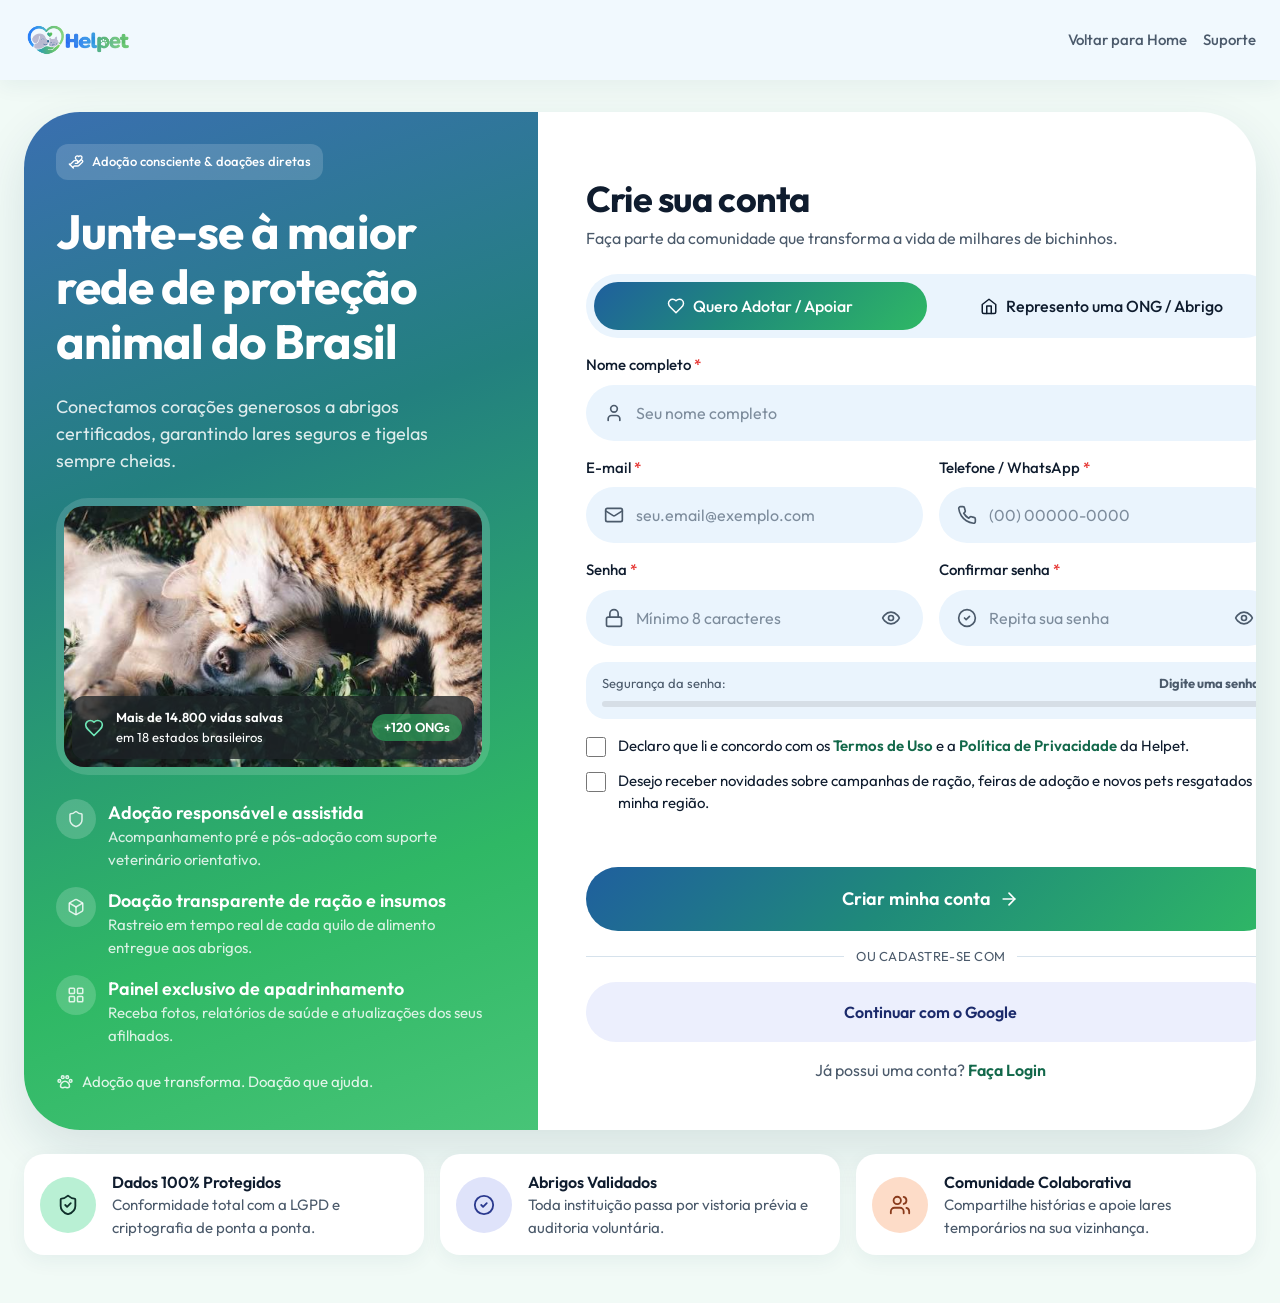
==== commit 5a65891a: "Merge branch 'main' into feature-html-e-css" ====
--- a/cadastro.html
+++ b/cadastro.html
@@ -4,51 +4,41 @@
 <head>
   <meta charset="UTF-8">
   <meta name="viewport" content="width=device-width, initial-scale=1">
-  <title>Crie sua conta | Helpet</title>
+  <title>Criar conta - Helpet</title>
+  <meta name="description" content="Crie sua conta gratuita no Helpet e faça parte da maior rede de proteção animal do Brasil.">
+  <link rel="preconnect" href="https://fonts.googleapis.com">
+  <link rel="preconnect" href="https://fonts.gstatic.com" crossorigin>
+  <link href="https://fonts.googleapis.com/css2?family=Outfit:wght@400;500;600;700&display=swap" rel="stylesheet">
   <link rel="stylesheet" href="estilo/style.css">
+  <link rel="stylesheet" href="estilo/novas-telas.css">
 </head>
 
 <body>
 
   <header class="site-header">
     <div class="container header__inner">
-      <a class="logo" href="index.html" aria-label="Helpet - página inicial">
-        <img src="img/Logo%20helpet%20pequena.png" alt="Helpet" height="40">
+      <a class="logo" href="index.html" aria-label="Helpet - Página inicial">
+        <img src="img/Logo helpet pequena.png" alt="Helpet">
       </a>
       <nav class="header__nav" aria-label="Navegação principal">
-        <a href="/">Voltar para Home</a>
-        <a href="/suporte">Suporte</a>
+        <a href="index.html">Voltar para Home</a>
+        <a href="#">Suporte</a>
       </nav>
     </div>
   </header>
 
-  <main class="container main">
-    <section class="auth-card" aria-labelledby="auth-title">
-
+  <main class="main container">
+    <section class="auth-card" aria-labelledby="cadastro-titulo">
       <aside class="auth-card__aside">
-        <p class="badge">
-          <svg width="18" height="18" viewBox="0 0 24 24" fill="none" stroke="currentColor" stroke-width="2"
-            stroke-linecap="round" stroke-linejoin="round" aria-hidden="true">
-            <path d="M11 14h2a2 2 0 1 0 0-4h-3c-.6 0-1.1.2-1.4.6L3 16" />
-            <path d="m7 20 1.6-1.4c.3-.4.8-.6 1.4-.6h4c1.1 0 2.1-.4 2.8-1.2l4.6-4.4a2 2 0 0 0-2.8-2.8l-4.2 3.9" />
-            <path d="m2 15 6 6" />
-            <path d="M19.5 8.5c.7-.7 1.5-1.6 1.5-2.7A2.7 2.7 0 0 0 16 4a2.7 2.7 0 0 0-5 1.8c0 1.2.8 2 1.5 2.7L16 11Z" />
-          </svg>
-          Adoção consciente &amp; doações diretas
-        </p>
-
-        <h1 class="aside__title">Junte-se à maior rede de proteção animal do Brasil</h1>
-        <p class="aside__lead">Conectamos corações generosos a abrigos certificados, garantindo lares seguros e tigelas
-          sempre cheias.</p>
+        <span class="badge"><svg width="16" height="16" viewBox="0 0 24 24" fill="none" stroke="currentColor" stroke-width="2" stroke-linecap="round" stroke-linejoin="round" aria-hidden="true"><path d="M11 14h2a2 2 0 1 0 0-4h-3c-.6 0-1.1.2-1.4.6L3 16"></path><path d="m7 20 1.6-1.4c.3-.4.8-.6 1.4-.6h4c1.1 0 2.1-.4 2.8-1.2l4.6-4.4a2 2 0 0 0-2.75-2.91l-4.2 3.9"></path><path d="m2 15 6 6"></path><path d="M19.5 8.5c.7-.7 1.5-1.6 1.5-2.7A2.73 2.73 0 0 0 16 4a2.78 2.78 0 0 0-5 1.8c0 1.2.8 2 1.5 2.8L16 12Z"></path></svg> Adoção consciente &amp; doações diretas</span>
+        <h1 class="aside__title" id="cadastro-titulo">Junte-se à maior rede de proteção animal do Brasil</h1>
+        <p class="aside__lead">Conectamos corações generosos a abrigos certificados, garantindo lares seguros e tigelas sempre cheias.</p>
 
         <figure class="aside__figure">
           <img src="img/gato e cachorro.jpg" alt="Gato e cachorro descansando juntos em um tapete aconchegante" width="640"
             height="360">
           <figcaption class="aside__caption">
-            <svg width="28" height="28" viewBox="0 0 24 24" fill="currentColor" aria-hidden="true">
-              <path
-                d="M12 21s-7.5-4.6-9.6-9.1C.9 8.6 2.8 5 6.3 5c2 0 3.7 1.1 4.7 2.7h2C14 6.1 15.700 5 17.700 5c3.500 0 5.400 3.600 3.900 6.900C19.500 16.400 12 21 12 21Z" />
-            </svg>
+            <svg width="20" height="20" viewBox="0 0 24 24" fill="none" stroke="currentColor" stroke-width="2" stroke-linecap="round" stroke-linejoin="round" aria-hidden="true"><path d="M19 14c1.5-1.5 3-3.2 3-5.5A5.5 5.5 0 0 0 16.5 3c-1.8 0-3 .5-4.5 2-1.5-1.5-2.7-2-4.5-2A5.5 5.5 0 0 0 2 8.5c0 2.3 1.5 4 3 5.5l7 7z"></path></svg>
             <span><strong>Mais de 14.800 vidas salvas</strong><br>em 18 estados brasileiros</span>
             <span class="pill">+120 ONGs</span>
           </figcaption>
@@ -56,277 +46,113 @@
 
         <ul class="features">
           <li class="feature">
-            <span class="feature__icon" aria-hidden="true">
-              <svg width="20" height="20" viewBox="0 0 24 24" fill="none" stroke="currentColor" stroke-width="2"
-                stroke-linecap="round" stroke-linejoin="round">
-                <path
-                  d="M20 13c0 5-3.500 7.500-7.700 8.900a1 1 0 0 1-.6 0C7.500 20.500 4 18 4 13V6a1 1 0 0 1 1-1c2 0 4.500-1.200 6.200-2.700a1.200 1.200 0 0 1 1.600 0C14.500 3.800 17 5 19 5a1 1 0 0 1 1 1z" />
-                <path d="m9 12 2 2 4-4" />
-              </svg>
-            </span>
+            <span class="feature__icon"><svg width="18" height="18" viewBox="0 0 24 24" fill="none" stroke="currentColor" stroke-width="2" stroke-linecap="round" stroke-linejoin="round" aria-hidden="true"><path d="M20 13c0 5-3.5 7.5-7.66 8.95a1 1 0 0 1-.67-.01C7.5 20.5 4 18 4 13V6a1 1 0 0 1 1-1c2 0 4.5-1.2 6.24-2.72a1.17 1.17 0 0 1 1.52 0C14.51 3.81 17 5 19 5a1 1 0 0 1 1 1z"></path></svg></span>
             <div>
-              <h2 class="feature__title">Adoção responsável e assistida</h2>
+              <p class="feature__title">Adoção responsável e assistida</p>
               <p>Acompanhamento pré e pós-adoção com suporte veterinário orientativo.</p>
             </div>
           </li>
           <li class="feature">
-            <span class="feature__icon" aria-hidden="true">
-              <svg width="20" height="20" viewBox="0 0 24 24" fill="none" stroke="currentColor" stroke-width="2"
-                stroke-linecap="round" stroke-linejoin="round">
-                <rect width="20" height="5" x="2" y="3" rx="1" />
-                <path d="M4 8v11a2 2 0 0 0 2 2h12a2 2 0 0 0 2-2V8" />
-                <path d="M10 12h4" />
-              </svg>
-            </span>
+            <span class="feature__icon"><svg width="18" height="18" viewBox="0 0 24 24" fill="none" stroke="currentColor" stroke-width="2" stroke-linecap="round" stroke-linejoin="round" aria-hidden="true"><path d="M21 8a2 2 0 0 0-1-1.73l-7-4a2 2 0 0 0-2 0l-7 4A2 2 0 0 0 3 8v8a2 2 0 0 0 1 1.73l7 4a2 2 0 0 0 2 0l7-4A2 2 0 0 0 21 16Z"></path><path d="M3.27 6.96 12 12.01l8.73-5.05"></path><path d="M12 22.08V12"></path></svg></span>
             <div>
-              <h2 class="feature__title">Doação transparente de ração e insumos</h2>
+              <p class="feature__title">Doação transparente de ração e insumos</p>
               <p>Rastreio em tempo real de cada quilo de alimento entregue aos abrigos.</p>
             </div>
           </li>
           <li class="feature">
-            <span class="feature__icon" aria-hidden="true">
-              <svg width="20" height="20" viewBox="0 0 24 24" fill="none" stroke="currentColor" stroke-width="2"
-                stroke-linecap="round" stroke-linejoin="round">
-                <rect width="7" height="7" x="3" y="3" rx="1" />
-                <rect width="7" height="7" x="14" y="3" rx="1" />
-                <rect width="7" height="7" x="3" y="14" rx="1" />
-                <path d="M14 17.500h7M17.500 14v7" />
-              </svg>
-            </span>
+            <span class="feature__icon"><svg width="18" height="18" viewBox="0 0 24 24" fill="none" stroke="currentColor" stroke-width="2" stroke-linecap="round" stroke-linejoin="round" aria-hidden="true"><rect x="3" y="3" width="7" height="7" rx="1"></rect><rect x="14" y="3" width="7" height="7" rx="1"></rect><rect x="14" y="14" width="7" height="7" rx="1"></rect><rect x="3" y="14" width="7" height="7" rx="1"></rect></svg></span>
             <div>
-              <h2 class="feature__title">Painel exclusivo de apadrinhamento</h2>
+              <p class="feature__title">Painel exclusivo de apadrinhamento</p>
               <p>Receba fotos, relatórios de saúde e atualizações dos seus afilhados.</p>
             </div>
           </li>
         </ul>
 
-        <p class="aside__footer">
-          <svg width="18" height="18" viewBox="0 0 24 24" fill="currentColor" aria-hidden="true">
-            <circle cx="5" cy="10" r="2" />
-            <circle cx="9" cy="5" r="2" />
-            <circle cx="15" cy="5" r="2" />
-            <circle cx="19" cy="10" r="2" />
-            <path
-              d="M12 11c-3 0-6 3.500-6 6 0 2 1.800 3 3.500 2.500 1-.3 1.700-.5 2.500-.5s1.500.2 2.500.5C16.200 20 18 19 18 17c0-2.500-3-6-6-6Z" />
-          </svg>
-          Adoção que transforma. Doação que ajuda.
-        </p>
+        <p class="aside__footer"><svg width="18" height="18" viewBox="0 0 24 24" fill="none" stroke="currentColor" stroke-width="2" stroke-linecap="round" stroke-linejoin="round" aria-hidden="true"><circle cx="4.5" cy="10.5" r="1.8"></circle><circle cx="9" cy="5.5" r="1.8"></circle><circle cx="15" cy="5.5" r="1.8"></circle><circle cx="19.5" cy="10.5" r="1.8"></circle><path d="M12 11c-3 0-6 3.5-6 6.2 0 1.6 1.2 2.3 2.7 2.3 1.2 0 2.1-.5 3.3-.5s2.1.5 3.3.5c1.5 0 2.7-.7 2.7-2.3C18 14.5 15 11 12 11z"></path></svg> Adoção que transforma. Doação que ajuda.</p>
       </aside>
 
       <div class="auth-card__form">
-        <div class="form__top">
-          <p class="eyebrow">Cadastro gratuito</p>
-          <p class="step">Passo 1 de 2 • Perfil Rápido</p>
-        </div>
-        <h2 id="auth-title" class="form__title">Crie sua conta</h2>
+        <h2 class="form__title">Crie sua conta</h2>
         <p class="form__subtitle">Faça parte da comunidade que transforma a vida de milhares de bichinhos.</p>
 
-        <form action="#" method="post" novalidate>
-
-          <fieldset class="segmented">
-            <legend class="visually-hidden">Tipo de perfil</legend>
+        <form id="form-cadastro" novalidate>
+          <div class="segmented" role="radiogroup" aria-label="Tipo de perfil">
             <label class="segmented__option">
               <input type="radio" name="perfil" value="adotante" checked>
-              <span>
-                <svg width="20" height="20" viewBox="0 0 24 24" fill="none" stroke="currentColor" stroke-width="2"
-                  stroke-linecap="round" stroke-linejoin="round" aria-hidden="true">
-                  <path
-                    d="M19 14c1.500-1.500 3-3.200 3-5.500A5.500 5.500 0 0 0 16.500 3c-1.800 0-3 .5-4.500 2-1.500-1.500-2.700-2-4.500-2A5.500 5.500 0 0 0 2 8.500c0 2.300 1.500 4 3 5.500l7 7Z" />
-                </svg>
-                Quero Adotar / Apoiar
-              </span>
+              <span><svg width="18" height="18" viewBox="0 0 24 24" fill="none" stroke="currentColor" stroke-width="2" stroke-linecap="round" stroke-linejoin="round" aria-hidden="true"><path d="M19 14c1.5-1.5 3-3.2 3-5.5A5.5 5.5 0 0 0 16.5 3c-1.8 0-3 .5-4.5 2-1.5-1.5-2.7-2-4.5-2A5.5 5.5 0 0 0 2 8.5c0 2.3 1.5 4 3 5.5l7 7z"></path></svg> Quero Adotar / Apoiar</span>
             </label>
             <label class="segmented__option">
               <input type="radio" name="perfil" value="ong">
-              <span>
-                <svg width="20" height="20" viewBox="0 0 24 24" fill="none" stroke="currentColor" stroke-width="2"
-                  stroke-linecap="round" stroke-linejoin="round" aria-hidden="true">
-                  <path d="M3 10.500 12 3l9 7.500V20a1 1 0 0 1-1 1H4a1 1 0 0 1-1-1z" />
-                  <path d="M12 11v6M9 14h6" />
-                </svg>
-                Represento uma ONG / Abrigo
-              </span>
+              <span><svg width="18" height="18" viewBox="0 0 24 24" fill="none" stroke="currentColor" stroke-width="2" stroke-linecap="round" stroke-linejoin="round" aria-hidden="true"><path d="m3 10 9-7 9 7v10a2 2 0 0 1-2 2H5a2 2 0 0 1-2-2z"></path><path d="M9 22V12h6v10"></path></svg> Represento uma ONG / Abrigo</span>
             </label>
-          </fieldset>
+          </div>
 
           <div class="field">
-            <label for="nome">Nome completo <span class="required" aria-hidden="true">*</span></label>
-            <div class="input">
-              <svg width="20" height="20" viewBox="0 0 24 24" fill="none" stroke="currentColor" stroke-width="2"
-                stroke-linecap="round" stroke-linejoin="round" aria-hidden="true">
-                <circle cx="12" cy="8" r="4" />
-                <path d="M4 21a8 8 0 0 1 16 0" />
-              </svg>
-              <input type="text" id="nome" name="nome" placeholder="Seu nome completo" autocomplete="name" required>
+            <div class="field__label-row"><label for="nome">Nome completo <span class="required">*</span></label></div>
+            <div class="input"><svg width="20" height="20" viewBox="0 0 24 24" fill="none" stroke="currentColor" stroke-width="2" stroke-linecap="round" stroke-linejoin="round" aria-hidden="true"><path d="M19 21v-2a4 4 0 0 0-4-4H9a4 4 0 0 0-4 4v2"></path><circle cx="12" cy="7" r="4"></circle></svg><input type="text" id="nome" name="nome" placeholder="Seu nome completo" autocomplete="name"></div>
+          </div>
+
+          <div class="grid-2">
+            <div class="field">
+              <div class="field__label-row"><label for="email">E-mail <span class="required">*</span></label></div>
+              <div class="input"><svg width="20" height="20" viewBox="0 0 24 24" fill="none" stroke="currentColor" stroke-width="2" stroke-linecap="round" stroke-linejoin="round" aria-hidden="true"><rect x="2" y="4" width="20" height="16" rx="2"></rect><path d="m22 7-8.97 5.7a1.94 1.94 0 0 1-2.06 0L2 7"></path></svg><input type="email" id="email" name="email" placeholder="seu.email@exemplo.com" autocomplete="email"></div>
+            </div>
+            <div class="field">
+              <div class="field__label-row"><label for="telefone">Telefone / WhatsApp <span class="required">*</span></label></div>
+              <div class="input"><svg width="20" height="20" viewBox="0 0 24 24" fill="none" stroke="currentColor" stroke-width="2" stroke-linecap="round" stroke-linejoin="round" aria-hidden="true"><path d="M22 16.92v3a2 2 0 0 1-2.18 2 19.79 19.79 0 0 1-8.63-3.07 19.5 19.5 0 0 1-6-6 19.79 19.79 0 0 1-3.07-8.67A2 2 0 0 1 4.11 2h3a2 2 0 0 1 2 1.72 12.84 12.84 0 0 0 .7 2.81 2 2 0 0 1-.45 2.11L8.09 9.91a16 16 0 0 0 6 6l1.27-1.27a2 2 0 0 1 2.11-.45 12.84 12.84 0 0 0 2.81.7A2 2 0 0 1 22 16.92z"></path></svg><input type="tel" id="telefone" name="telefone" placeholder="(00) 00000-0000" autocomplete="tel"></div>
             </div>
           </div>
 
           <div class="grid-2">
             <div class="field">
-              <label for="email">E-mail <span class="required" aria-hidden="true">*</span></label>
-              <div class="input">
-                <svg width="20" height="20" viewBox="0 0 24 24" fill="none" stroke="currentColor" stroke-width="2"
-                  stroke-linecap="round" stroke-linejoin="round" aria-hidden="true">
-                  <rect width="20" height="16" x="2" y="4" rx="2" />
-                  <path d="m22 7-10 6L2 7" />
-                </svg>
-                <input type="email" id="email" name="email" placeholder="seu.email@exemplo.com" autocomplete="email"
-                  required>
-              </div>
+              <div class="field__label-row"><label for="senha">Senha <span class="required">*</span></label></div>
+              <div class="input"><svg width="20" height="20" viewBox="0 0 24 24" fill="none" stroke="currentColor" stroke-width="2" stroke-linecap="round" stroke-linejoin="round" aria-hidden="true"><rect x="3" y="11" width="18" height="11" rx="2"></rect><path d="M7 11V7a5 5 0 0 1 10 0v4"></path></svg><input type="password" id="senha" name="senha" placeholder="Mínimo 8 caracteres" autocomplete="new-password"><button class="input__toggle" type="button" data-target="senha" aria-label="Mostrar ou ocultar a senha"><svg width="20" height="20" viewBox="0 0 24 24" fill="none" stroke="currentColor" stroke-width="2" stroke-linecap="round" stroke-linejoin="round" aria-hidden="true"><path d="M2 12s3-7 10-7 10 7 10 7-3 7-10 7-10-7-10-7Z"></path><circle cx="12" cy="12" r="3"></circle></svg><svg width="20" height="20" viewBox="0 0 24 24" fill="none" stroke="currentColor" stroke-width="2" stroke-linecap="round" stroke-linejoin="round" aria-hidden="true" hidden><path d="M9.88 9.88a3 3 0 1 0 4.24 4.24"></path><path d="M10.73 5.08A10.43 10.43 0 0 1 12 5c7 0 10 7 10 7a13.16 13.16 0 0 1-1.67 2.68"></path><path d="M6.61 6.61A13.53 13.53 0 0 0 2 12s3 7 10 7a9.74 9.74 0 0 0 5.39-1.61"></path><path d="m2 2 20 20"></path></svg></button></div>
             </div>
             <div class="field">
-              <div class="field__label-row">
-                <label for="telefone">Telefone / WhatsApp</label>
-                <span class="optional">Opcional</span>
-              </div>
-              <div class="input">
-                <svg width="20" height="20" viewBox="0 0 24 24" fill="none" stroke="currentColor" stroke-width="2"
-                  stroke-linecap="round" stroke-linejoin="round" aria-hidden="true">
-                  <path
-                    d="M22 16.900v3a2 2 0 0 1-2.200 2 19.800 19.800 0 0 1-8.600-3.100 19.500 19.500 0 0 1-6-6A19.800 19.800 0 0 1 2.100 4.200 2 2 0 0 1 4.100 2h3a2 2 0 0 1 2 1.700c.1 1 .4 1.900.7 2.800a2 2 0 0 1-.5 2.100L8.100 9.900a16 16 0 0 0 6 6l1.300-1.300a2 2 0 0 1 2.100-.4c.9.300 1.800.6 2.800.7a2 2 0 0 1 1.700 2z" />
-                </svg>
-                <input type="tel" id="telefone" name="telefone" placeholder="(00) 00000-0000" autocomplete="tel"
-                  aria-describedby="telefone-ajuda">
-              </div>
-              <p id="telefone-ajuda" class="hint">
-                <svg width="14" height="14" viewBox="0 0 24 24" fill="none" stroke="currentColor" stroke-width="2"
-                  stroke-linecap="round" stroke-linejoin="round" aria-hidden="true">
-                  <path d="M6 8a6 6 0 0 1 12 0c0 7 3 9 3 9H3s3-2 3-9" />
-                  <path d="M10.300 21a1.900 1.900 0 0 0 3.400 0" />
-                </svg>
-                Para alertas sobre status de adoção
-              </p>
-            </div>
-          </div>
-
-          <div class="grid-2">
-            <div class="field">
-              <label for="senha">Senha <span class="required" aria-hidden="true">*</span></label>
-              <div class="input">
-                <svg width="20" height="20" viewBox="0 0 24 24" fill="none" stroke="currentColor" stroke-width="2"
-                  stroke-linecap="round" stroke-linejoin="round" aria-hidden="true">
-                  <rect width="18" height="11" x="3" y="11" rx="2" />
-                  <path d="M7 11V7a5 5 0 0 1 10 0v4" />
-                </svg>
-                <input type="password" id="senha" name="senha" placeholder="Mínimo 8 caracteres" minlength="8"
-                  autocomplete="new-password" required>
-                <button type="button" class="input__toggle" aria-label="Mostrar senha">
-                  <svg width="20" height="20" viewBox="0 0 24 24" fill="none" stroke="currentColor" stroke-width="2"
-                    stroke-linecap="round" stroke-linejoin="round" aria-hidden="true">
-                    <path d="M2 12s3.500-7 10-7 10 7 10 7-3.500 7-10 7S2 12 2 12z" />
-                    <circle cx="12" cy="12" r="3" />
-                  </svg>
-                </button>
-              </div>
-            </div>
-            <div class="field">
-              <label for="confirmar-senha">Confirmar senha <span class="required" aria-hidden="true">*</span></label>
-              <div class="input">
-                <svg width="20" height="20" viewBox="0 0 24 24" fill="none" stroke="currentColor" stroke-width="2"
-                  stroke-linecap="round" stroke-linejoin="round" aria-hidden="true">
-                  <path d="M3.800 7.500 12 2l8.200 5.500v9L12 22l-8.200-5.500z" />
-                  <path d="m9 12 2 2 4-4" />
-                </svg>
-                <input type="password" id="confirmar-senha" name="confirmar-senha" placeholder="Repita sua senha"
-                  minlength="8" autocomplete="new-password" required>
-                <button type="button" class="input__toggle" aria-label="Mostrar confirmação de senha">
-                  <svg width="20" height="20" viewBox="0 0 24 24" fill="none" stroke="currentColor" stroke-width="2"
-                    stroke-linecap="round" stroke-linejoin="round" aria-hidden="true">
-                    <path d="M2 12s3.500-7 10-7 10 7 10 7-3.500 7-10 7S2 12 2 12z" />
-                    <circle cx="12" cy="12" r="3" />
-                  </svg>
-                </button>
-              </div>
+              <div class="field__label-row"><label for="confirmar">Confirmar senha <span class="required">*</span></label></div>
+              <div class="input"><svg width="20" height="20" viewBox="0 0 24 24" fill="none" stroke="currentColor" stroke-width="2" stroke-linecap="round" stroke-linejoin="round" aria-hidden="true"><circle cx="12" cy="12" r="10"></circle><path d="m9 12 2 2 4-4"></path></svg><input type="password" id="confirmar" name="confirmar" placeholder="Repita sua senha" autocomplete="new-password"><button class="input__toggle" type="button" data-target="confirmar" aria-label="Mostrar ou ocultar a confirmação da senha"><svg width="20" height="20" viewBox="0 0 24 24" fill="none" stroke="currentColor" stroke-width="2" stroke-linecap="round" stroke-linejoin="round" aria-hidden="true"><path d="M2 12s3-7 10-7 10 7 10 7-3 7-10 7-10-7-10-7Z"></path><circle cx="12" cy="12" r="3"></circle></svg><svg width="20" height="20" viewBox="0 0 24 24" fill="none" stroke="currentColor" stroke-width="2" stroke-linecap="round" stroke-linejoin="round" aria-hidden="true" hidden><path d="M9.88 9.88a3 3 0 1 0 4.24 4.24"></path><path d="M10.73 5.08A10.43 10.43 0 0 1 12 5c7 0 10 7 10 7a13.16 13.16 0 0 1-1.67 2.68"></path><path d="M6.61 6.61A13.53 13.53 0 0 0 2 12s3 7 10 7a9.74 9.74 0 0 0 5.39-1.61"></path><path d="m2 2 20 20"></path></svg></button></div>
             </div>
           </div>
 
           <div class="strength">
-            <div class="strength__row">
-              <span id="forca-label">Segurança da senha:</span>
-              <strong>Digite uma senha</strong>
-            </div>
-            <meter class="strength__meter" min="0" max="4" value="0" aria-labelledby="forca-label"></meter>
+            <div class="strength__row"><span>Segurança da senha:</span><strong id="forca-texto">Digite uma senha</strong></div>
+            <meter class="strength__meter" id="forca-medidor" min="0" max="4" value="0"></meter>
           </div>
 
           <div class="checks">
-            <label class="check">
-              <input type="checkbox" name="termos" required>
-              <span>Declaro que li e concordo com os <a href="/termos">Termos de Uso</a> e a <a
-                  href="/privacidade">Política de Privacidade</a> da Helpet.</span>
-            </label>
-            <label class="check">
-              <input type="checkbox" name="novidades">
-              <span>Desejo receber novidades sobre campanhas de ração, feiras de adoção e novos pets resgatados na minha
-                região.</span>
-            </label>
+            <label class="check"><input type="checkbox" id="termos"><span>Declaro que li e concordo com os <a href="#">Termos de Uso</a> e a <a href="#">Política de Privacidade</a> da Helpet.</span></label>
+            <label class="check"><input type="checkbox"><span>Desejo receber novidades sobre campanhas de ração, feiras de adoção e novos pets resgatados na minha região.</span></label>
           </div>
 
-            <a href="index.html" class="btn btn--primary"> Criar minha conta <svg width="20" height="20" viewBox="0 0 24 24" fill="none" stroke="currentColor" stroke-width="2" stroke-linecap="round" stroke-linejoin="round" aria-hidden="true"><path d="M5 12h14M13 6l6 6-6 6" /></svg>
-            </a>
+          <p class="form__error" id="erro-form" role="alert"></p>
+          <button class="btn btn--primary" type="submit">Criar minha conta <svg width="20" height="20" viewBox="0 0 24 24" fill="none" stroke="currentColor" stroke-width="2" stroke-linecap="round" stroke-linejoin="round" aria-hidden="true"><path d="M5 12h14"></path><path d="m12 5 7 7-7 7"></path></svg></button>
 
-          <p class="divider"><span>ou cadastre-se com</span></p>
-
-          <button type="button" class="btn btn--google">
-            <svg width="22" height="22" viewBox="0 0 48 48" aria-hidden="true">
-              <path fill="#EA4335"
-                d="M24 9.500c3.500 0 6.600 1.200 9.100 3.600l6.800-6.800C35.800 2.400 30.300 0 24 0 14.600 0 6.500 5.400 2.600 13.200l7.900 6.100C12.400 13.600 17.700 9.500 24 9.500z" />
-              <path fill="#4285F4"
-                d="M46.500 24.500c0-1.600-.1-3.100-.4-4.500H24v9h12.700c-.6 3-2.200 5.500-4.700 7.200l7.600 5.900c4.400-4.100 6.900-10.100 6.900-17.600z" />
-              <path fill="#FBBC05"
-                d="M10.500 28.700A14.500 14.500 0 0 1 9.500 24c0-1.600.3-3.200.9-4.700l-7.900-6.100A24 24 0 0 0 0 24c0 3.900.9 7.500 2.600 10.800l7.900-6.100z" />
-              <path fill="#34A853"
-                d="M24 48c6.500 0 11.900-2.100 15.900-5.800l-7.600-5.900c-2.100 1.400-4.900 2.300-8.300 2.300-6.300 0-11.600-4.100-13.500-9.800l-7.900 6.100C6.500 42.600 14.600 48 24 48z" />
-            </svg>
-            Continuar com o Google
-          </button>
+          <p class="divider divider--upper">ou cadastre-se com</p>
+          <button class="btn btn--google" type="button" data-toast="O cadastro com Google estará disponível em breve">Continuar com o Google</button>
 
           <p class="login-link">Já possui uma conta? <a href="login.html">Faça Login</a></p>
         </form>
       </div>
     </section>
 
-    <section class="trust" aria-label="Garantias da plataforma">
-      <article class="trust__item">
-        <span class="trust__icon trust__icon--green" aria-hidden="true">
-          <svg width="22" height="22" viewBox="0 0 24 24" fill="currentColor">
-            <path d="M12 2 4 5v6c0 5 3.400 9.400 8 11 4.600-1.600 8-6 8-11V5z" />
-          </svg>
-        </span>
-        <div>
-          <h3>Dados 100% Protegidos</h3>
-          <p>Conformidade total com a LGPD e criptografia de ponta a ponta.</p>
-        </div>
-      </article>
-      <article class="trust__item">
-        <span class="trust__icon trust__icon--blue" aria-hidden="true">
-          <svg width="22" height="22" viewBox="0 0 24 24" fill="none" stroke="currentColor" stroke-width="2"
-            stroke-linecap="round" stroke-linejoin="round">
-            <path d="M12 2 4 5v6c0 5 3.400 9.400 8 11 4.600-1.600 8-6 8-11V5z" />
-            <path d="M12 8v6M9 11h6" />
-          </svg>
-        </span>
-        <div>
-          <h3>Abrigos Validados</h3>
-          <p>Toda instituição passa por vistoria prévia e auditoria voluntária.</p>
-        </div>
-      </article>
-      <article class="trust__item">
-        <span class="trust__icon trust__icon--orange" aria-hidden="true">
-          <svg width="22" height="22" viewBox="0 0 24 24" fill="none" stroke="currentColor" stroke-width="2"
-            stroke-linecap="round" stroke-linejoin="round">
-            <circle cx="9" cy="8" r="3" />
-            <circle cx="17" cy="9" r="2.500" />
-            <path d="M3 20a6 6 0 0 1 12 0M15 15a5 5 0 0 1 6 5" />
-          </svg>
-        </span>
-        <div>
-          <h3>Comunidade Colaborativa</h3>
-          <p>Compartilhe histórias e apoie lares temporários na sua vizinhança.</p>
-        </div>
-      </article>
-    </section>
+    <ul class="trust">
+      <li class="trust__item">
+        <span class="trust__icon trust__icon--green"><svg width="22" height="22" viewBox="0 0 24 24" fill="none" stroke="currentColor" stroke-width="2" stroke-linecap="round" stroke-linejoin="round" aria-hidden="true"><path d="M20 13c0 5-3.5 7.5-7.66 8.95a1 1 0 0 1-.67-.01C7.5 20.5 4 18 4 13V6a1 1 0 0 1 1-1c2 0 4.5-1.2 6.24-2.72a1.17 1.17 0 0 1 1.52 0C14.51 3.81 17 5 19 5a1 1 0 0 1 1 1z"></path><path d="m9 12 2 2 4-4"></path></svg></span>
+        <div><h3>Dados 100% Protegidos</h3><p>Conformidade total com a LGPD e criptografia de ponta a ponta.</p></div>
+      </li>
+      <li class="trust__item">
+        <span class="trust__icon trust__icon--blue"><svg width="22" height="22" viewBox="0 0 24 24" fill="none" stroke="currentColor" stroke-width="2" stroke-linecap="round" stroke-linejoin="round" aria-hidden="true"><circle cx="12" cy="12" r="10"></circle><path d="m9 12 2 2 4-4"></path></svg></span>
+        <div><h3>Abrigos Validados</h3><p>Toda instituição passa por vistoria prévia e auditoria voluntária.</p></div>
+      </li>
+      <li class="trust__item">
+        <span class="trust__icon trust__icon--orange"><svg width="22" height="22" viewBox="0 0 24 24" fill="none" stroke="currentColor" stroke-width="2" stroke-linecap="round" stroke-linejoin="round" aria-hidden="true"><path d="M16 21v-2a4 4 0 0 0-4-4H6a4 4 0 0 0-4 4v2"></path><circle cx="9" cy="7" r="4"></circle><path d="M22 21v-2a4 4 0 0 0-3-3.87"></path><path d="M16 3.13a4 4 0 0 1 0 7.75"></path></svg></span>
+        <div><h3>Comunidade Colaborativa</h3><p>Compartilhe histórias e apoie lares temporários na sua vizinhança.</p></div>
+      </li>
+    </ul>
   </main>
 
+  <div class="hp-toast" id="toast" role="status" aria-live="polite"></div>
+  <script src="script/script.js"></script>
 </body>
 
-</html>+</html>
--- a/estilo/novas-telas.css
+++ b/estilo/novas-telas.css
@@ -0,0 +1,1034 @@
+.hp-toast {
+  position: fixed;
+  left: 50%;
+  bottom: var(--space-5);
+  z-index: 50;
+  max-width: 90%;
+  padding: var(--space-3) var(--space-5);
+  font-size: var(--fs-sm);
+  font-weight: 500;
+  color: #fff;
+  background: var(--color-text);
+  border-radius: var(--radius-pill);
+  opacity: 0;
+  pointer-events: none;
+  transform: translate(-50%, 1rem);
+  transition:
+    opacity 0.25s ease,
+    transform 0.25s ease;
+}
+
+.hp-toast.is-show {
+  opacity: 1;
+  transform: translate(-50%, 0);
+}
+
+.form__error {
+  min-height: 1.25rem;
+  font-size: var(--fs-xs);
+  font-weight: 500;
+  color: var(--color-danger);
+}
+
+.input__toggle [hidden] {
+  display: none;
+}
+
+.home-btn--dark {
+  color: #fff;
+  background: var(--color-green-800);
+}
+
+.home-btn--lilac {
+  color: #2b3a8f;
+  background: #dfe3fa;
+}
+
+.home-btn--soft {
+  color: var(--color-text);
+  background: var(--color-field);
+}
+
+.home-btn--mint {
+  color: var(--color-green-800);
+  background: #b9f0d4;
+}
+
+.home-btn--white {
+  color: var(--color-green-800);
+  background: #fff;
+}
+
+.home-btn--block {
+  width: 100%;
+}
+
+.tag-mint {
+  display: inline-flex;
+  align-items: center;
+  gap: var(--space-1);
+  padding: var(--space-1) var(--space-3);
+  font-size: var(--fs-xs);
+  font-weight: 600;
+  color: var(--color-green-800);
+  background: #b9f0d4;
+  border-radius: var(--radius-pill);
+}
+
+.tag-mint svg {
+  width: 0.9rem;
+  height: 0.9rem;
+}
+
+.round-button {
+  position: absolute;
+  top: var(--space-3);
+  right: var(--space-3);
+  display: grid;
+  place-items: center;
+  width: 2rem;
+  height: 2rem;
+  color: var(--color-text);
+  cursor: pointer;
+  background: rgba(255, 255, 255, 0.94);
+  border: 0;
+  border-radius: 50%;
+}
+
+.round-button svg {
+  width: 1rem;
+  height: 1rem;
+}
+
+.is-favorite {
+  color: var(--color-danger);
+}
+
+.is-favorite svg {
+  fill: currentColor;
+}
+
+.panel {
+  padding: var(--space-4);
+  background: var(--color-surface);
+  border-radius: var(--radius-lg);
+  box-shadow: var(--shadow-soft);
+}
+
+.panel__head {
+  display: flex;
+  flex-wrap: wrap;
+  align-items: flex-start;
+  justify-content: space-between;
+  gap: var(--space-3);
+  margin-bottom: var(--space-4);
+}
+
+.panel__head h2 {
+  display: flex;
+  flex-wrap: wrap;
+  align-items: center;
+  gap: var(--space-2);
+  font-size: var(--fs-lg);
+  font-weight: 700;
+}
+
+.panel__head h2 svg {
+  color: #c9742f;
+}
+
+.panel__head p {
+  font-size: var(--fs-xs);
+  color: var(--color-text-muted);
+}
+
+.panel__note {
+  font-size: var(--fs-xs);
+  color: var(--color-text-muted);
+}
+
+.profile-page {
+  padding-block: var(--space-5) var(--space-6);
+}
+
+.profile-hero {
+  display: grid;
+  gap: var(--space-5);
+  padding: var(--space-5) var(--space-4);
+  background: #e1f3e9;
+  border-radius: var(--radius-lg);
+}
+
+.profile-hero__who {
+  display: grid;
+  gap: var(--space-4);
+  justify-items: start;
+}
+
+.profile-hero__avatar {
+  position: relative;
+  display: grid;
+  place-items: center;
+  width: 6.5rem;
+  height: 6.5rem;
+  font-size: var(--fs-xl);
+  font-weight: 700;
+  color: #fff;
+  background: var(--gradient-brand);
+  border: 4px solid #fff;
+  border-radius: 50%;
+}
+
+.profile-hero__verified {
+  position: absolute;
+  right: 0;
+  bottom: 0;
+  display: grid;
+  place-items: center;
+  width: 1.75rem;
+  height: 1.75rem;
+  color: #fff;
+  background: var(--color-green-800);
+  border: 2px solid #fff;
+  border-radius: 50%;
+}
+
+.profile-hero__verified svg {
+  width: 0.9rem;
+  height: 0.9rem;
+}
+
+.profile-hero__name {
+  display: flex;
+  flex-wrap: wrap;
+  align-items: center;
+  gap: var(--space-2);
+}
+
+.profile-hero__name h1 {
+  font-size: var(--fs-xl);
+  font-weight: 700;
+  letter-spacing: -0.02em;
+}
+
+.profile-hero__meta {
+  display: flex;
+  flex-wrap: wrap;
+  gap: var(--space-1) var(--space-4);
+  margin: var(--space-2) 0 var(--space-3);
+  font-size: var(--fs-xs);
+  color: var(--color-text-muted);
+}
+
+.profile-hero__meta li {
+  display: flex;
+  align-items: center;
+  gap: var(--space-1);
+}
+
+.profile-hero__meta svg {
+  width: 0.9rem;
+  height: 0.9rem;
+}
+
+.profile-stats {
+  display: grid;
+  grid-template-columns: repeat(3, 1fr);
+  gap: var(--space-2);
+  padding: var(--space-4);
+  text-align: center;
+  background: var(--color-surface);
+  border-radius: var(--radius-md);
+}
+
+.profile-stat {
+  display: grid;
+  gap: var(--space-1);
+  justify-items: center;
+}
+
+.profile-stat__icon {
+  display: grid;
+  place-items: center;
+  width: 2.5rem;
+  height: 2.5rem;
+  color: var(--color-green-800);
+  background: #b9f0d4;
+  border-radius: 50%;
+}
+
+.profile-stat__icon--orange {
+  color: #a64b2a;
+  background: #fbe9dd;
+}
+
+.profile-stat__icon--blue {
+  color: #2b3a8f;
+  background: #dfe3fa;
+}
+
+.profile-stat strong {
+  font-size: var(--fs-xl);
+  line-height: 1.1;
+  color: var(--color-green-800);
+}
+
+.profile-stat--orange strong {
+  color: #a64b2a;
+}
+
+.profile-stat--blue strong {
+  color: #2b3a8f;
+}
+
+.profile-stat small {
+  font-size: var(--fs-xs);
+  color: var(--color-text-muted);
+}
+
+.dashboard {
+  display: grid;
+  gap: var(--space-5);
+  align-items: start;
+  margin-top: var(--space-5);
+}
+
+.panel-menu__head {
+  display: flex;
+  justify-content: space-between;
+  margin-bottom: var(--space-3);
+  font-size: var(--fs-xs);
+  letter-spacing: 0.04em;
+  text-transform: uppercase;
+  color: var(--color-text-muted);
+}
+
+.panel-menu__head strong {
+  text-transform: none;
+  color: var(--color-green-800);
+}
+
+.panel-menu a {
+  display: flex;
+  align-items: center;
+  gap: var(--space-3);
+  margin-bottom: var(--space-1);
+  padding: var(--space-3) var(--space-4);
+  font-size: var(--fs-sm);
+  font-weight: 500;
+  color: var(--color-text);
+  border-radius: var(--radius-pill);
+}
+
+.panel-menu a:hover {
+  background: var(--color-field);
+}
+
+.panel-menu a[aria-current="true"] {
+  color: #fff;
+  background: var(--color-green-800);
+}
+
+.panel-menu svg {
+  width: 1.1rem;
+  height: 1.1rem;
+}
+
+.panel-menu__end {
+  display: inline-flex;
+  margin-left: auto;
+}
+
+.panel-menu__count {
+  margin-left: auto;
+  padding: 0 var(--space-2);
+  font-size: var(--fs-xs);
+  color: var(--color-text);
+  background: #dbe8f3;
+  border-radius: var(--radius-pill);
+}
+
+.panel-menu__dot {
+  width: 0.5rem;
+  height: 0.5rem;
+  margin-left: auto;
+  background: #d9772b;
+  border-radius: 50%;
+}
+
+.mini-campaign {
+  margin-top: var(--space-4);
+  padding: var(--space-4);
+  background: linear-gradient(135deg, #fdeee3, #e3f1fb);
+  border-radius: var(--radius-lg);
+}
+
+.mini-campaign__top {
+  display: flex;
+  align-items: center;
+  justify-content: space-between;
+  margin-bottom: var(--space-3);
+}
+
+.mini-campaign__icon {
+  display: grid;
+  place-items: center;
+  width: 2.5rem;
+  height: 2.5rem;
+  color: #a64b2a;
+  background: #fbe0cc;
+  border-radius: 50%;
+}
+
+.mini-campaign__status {
+  padding: var(--space-1) var(--space-3);
+  font-size: var(--fs-xs);
+  font-weight: 600;
+  color: var(--color-green-800);
+  background: #fff;
+  border-radius: var(--radius-pill);
+}
+
+.mini-campaign h3 {
+  margin-bottom: var(--space-1);
+  font-size: var(--fs-md);
+  font-weight: 700;
+}
+
+.mini-campaign p {
+  font-size: var(--fs-xs);
+  color: var(--color-text-muted);
+}
+
+.progress {
+  display: block;
+  width: 100%;
+  height: 0.5rem;
+  margin: var(--space-3) 0 var(--space-2);
+  appearance: none;
+  background: #efe0d3;
+  border: 0;
+  border-radius: var(--radius-pill);
+}
+
+.progress::-webkit-progress-bar {
+  background: #efe0d3;
+  border-radius: var(--radius-pill);
+}
+
+.progress::-webkit-progress-value {
+  background: #c9742f;
+  border-radius: var(--radius-pill);
+}
+
+.progress::-moz-progress-bar {
+  background: #c9742f;
+  border-radius: var(--radius-pill);
+}
+
+.mini-campaign__foot {
+  display: flex;
+  justify-content: space-between;
+  gap: var(--space-2);
+  margin-bottom: var(--space-3);
+  font-size: var(--fs-xs);
+  color: var(--color-text-muted);
+}
+
+.mini-campaign__foot strong {
+  color: #a64b2a;
+}
+
+.family-grid {
+  display: grid;
+  gap: var(--space-3);
+}
+
+.family-card {
+  display: flex;
+  flex-direction: column;
+  padding: var(--space-3);
+  background: var(--color-field);
+  border-radius: var(--radius-lg);
+}
+
+.family-card__image {
+  position: relative;
+  overflow: hidden;
+  aspect-ratio: 1.5 / 1;
+  border-radius: var(--radius-md);
+}
+
+.family-card__image img {
+  width: 100%;
+  height: 100%;
+  object-fit: cover;
+}
+
+.family-card__badge {
+  position: absolute;
+  top: var(--space-3);
+  left: var(--space-3);
+  padding: var(--space-1) var(--space-3);
+  font-size: var(--fs-xs);
+  font-weight: 600;
+  color: var(--color-green-800);
+  background: #fff;
+  border-radius: var(--radius-pill);
+}
+
+.family-card__title {
+  display: flex;
+  align-items: center;
+  justify-content: space-between;
+  gap: var(--space-2);
+  margin: var(--space-3) var(--space-1) 0;
+}
+
+.family-card__title h3 {
+  font-size: var(--fs-lg);
+  font-weight: 700;
+}
+
+.family-card__title span {
+  display: inline-flex;
+  align-items: center;
+  gap: var(--space-1);
+  padding: 0 var(--space-3);
+  font-size: var(--fs-xs);
+  background: #dbe8f3;
+  border-radius: var(--radius-pill);
+}
+
+.family-card__title svg {
+  width: 0.8rem;
+  height: 0.8rem;
+}
+
+.family-card p {
+  margin: var(--space-1) var(--space-1) var(--space-4);
+  font-size: var(--fs-xs);
+  color: var(--color-text-muted);
+}
+
+.family-card__actions {
+  display: flex;
+  align-items: center;
+  gap: var(--space-2);
+  margin-top: auto;
+}
+
+.family-card__actions .home-btn {
+  flex: 1;
+  min-height: 2.5rem;
+  font-size: var(--fs-xs);
+}
+
+.icon-button {
+  display: grid;
+  place-items: center;
+  width: 2rem;
+  height: 2rem;
+  color: var(--color-text-muted);
+  cursor: pointer;
+  background: transparent;
+  border: 0;
+  border-radius: 50%;
+}
+
+.dashboard__row {
+  display: grid;
+  gap: var(--space-5);
+  margin-top: var(--space-5);
+}
+
+.process-card {
+  display: flex;
+  align-items: center;
+  gap: var(--space-3);
+  margin-bottom: var(--space-4);
+  padding: var(--space-3);
+  background: var(--color-field);
+  border-radius: var(--radius-md);
+}
+
+.process-card img {
+  width: 3.25rem;
+  height: 3.25rem;
+  object-fit: cover;
+  border-radius: var(--radius-sm);
+}
+
+.process-card strong {
+  display: block;
+  font-size: var(--fs-md);
+}
+
+.process-card small {
+  display: block;
+  font-size: var(--fs-xs);
+  color: var(--color-text-muted);
+}
+
+.process-card small.is-green {
+  font-weight: 600;
+  color: var(--color-green-800);
+}
+
+.process-steps {
+  display: grid;
+  grid-template-columns: repeat(3, 1fr);
+  gap: var(--space-1);
+  margin-bottom: var(--space-4);
+  font-size: var(--fs-xs);
+  font-weight: 600;
+  color: var(--color-text-muted);
+}
+
+.process-steps li {
+  padding-bottom: var(--space-2);
+  border-bottom: 0.375rem solid #d6e2ec;
+}
+
+.process-steps .is-done {
+  color: var(--color-green-800);
+  border-color: var(--color-green-800);
+}
+
+.process-steps .is-current {
+  color: #1d4fd6;
+  border-color: #1d4fd6;
+}
+
+.saved-list {
+  display: flex;
+  gap: var(--space-2);
+  margin: var(--space-3) 0 var(--space-4);
+}
+
+.saved-list img {
+  width: 3.25rem;
+  height: 3.25rem;
+  object-fit: cover;
+  border-radius: 50%;
+}
+
+.list-link {
+  display: flex;
+  align-items: center;
+  justify-content: space-between;
+  padding: var(--space-3) var(--space-4);
+  font-size: var(--fs-sm);
+  font-weight: 600;
+  color: var(--color-text);
+  background: var(--color-field);
+  border-radius: var(--radius-pill);
+}
+
+.pet-page {
+  padding-block: var(--space-5) var(--space-6);
+}
+
+.pet-layout {
+  display: grid;
+  gap: var(--space-5);
+  align-items: start;
+}
+
+.gallery__main {
+  position: relative;
+  overflow: hidden;
+  background: #e3ede5;
+  border-radius: var(--radius-lg);
+}
+
+.gallery__main img {
+  width: 100%;
+  aspect-ratio: 1 / 1;
+  max-height: 34rem;
+  object-fit: cover;
+}
+
+.gallery__status {
+  position: absolute;
+  top: var(--space-3);
+  left: var(--space-3);
+  display: inline-flex;
+  align-items: center;
+  gap: var(--space-2);
+  padding: var(--space-1) var(--space-3);
+  font-size: var(--fs-xs);
+  font-weight: 700;
+  color: var(--color-green-800);
+  background: #b9f0d4;
+  border-radius: var(--radius-pill);
+}
+
+.gallery__status::before {
+  content: "";
+  width: 0.5rem;
+  height: 0.5rem;
+  background: var(--color-green-800);
+  border-radius: 50%;
+}
+
+.gallery__actions {
+  position: absolute;
+  top: var(--space-3);
+  right: var(--space-3);
+  display: flex;
+  gap: var(--space-2);
+}
+
+.gallery__actions .round-button {
+  position: static;
+  width: 2.25rem;
+  height: 2.25rem;
+}
+
+.gallery__count {
+  position: absolute;
+  right: var(--space-3);
+  bottom: var(--space-3);
+  padding: 0 var(--space-3);
+  font-size: var(--fs-xs);
+  color: #fff;
+  background: rgba(30, 36, 40, 0.7);
+  border-radius: var(--radius-pill);
+}
+
+.gallery__thumbs {
+  display: grid;
+  grid-template-columns: repeat(4, 1fr);
+  gap: var(--space-3);
+  margin-top: var(--space-3);
+}
+
+.gallery__thumb {
+  padding: 0;
+  overflow: hidden;
+  aspect-ratio: 1 / 1;
+  cursor: pointer;
+  background: none;
+  border: 3px solid transparent;
+  border-radius: var(--radius-md);
+}
+
+.gallery__thumb img {
+  width: 100%;
+  height: 100%;
+  object-fit: cover;
+}
+
+.gallery__thumb.is-active {
+  border-color: var(--color-green-800);
+}
+
+.pet-info {
+  display: grid;
+  gap: var(--space-4);
+}
+
+.pet-hero h1 {
+  font-size: var(--fs-2xl);
+  font-weight: 700;
+  line-height: 1.1;
+  letter-spacing: -0.02em;
+}
+
+.pet-hero__place {
+  display: flex;
+  align-items: center;
+  gap: var(--space-1);
+  margin: var(--space-1) 0 var(--space-4);
+  font-size: var(--fs-xs);
+  color: var(--color-text-muted);
+}
+
+.pet-hero__place svg {
+  width: 0.9rem;
+  height: 0.9rem;
+  color: #c9742f;
+}
+
+.pet-hero__actions {
+  display: grid;
+  gap: var(--space-3);
+  margin-bottom: var(--space-4);
+}
+
+.pet-facts {
+  display: grid;
+  grid-template-columns: repeat(3, 1fr);
+  gap: var(--space-2);
+}
+
+.pet-fact {
+  padding: var(--space-2) var(--space-2);
+  text-align: center;
+  background: var(--color-field);
+  border-radius: var(--radius-pill);
+}
+
+.pet-fact small {
+  display: block;
+  font-size: 0.7rem;
+  letter-spacing: 0.04em;
+  text-transform: uppercase;
+  color: var(--color-text-muted);
+}
+
+.pet-fact strong {
+  display: block;
+  font-size: var(--fs-md);
+  color: var(--color-green-800);
+}
+
+.panel__title {
+  display: flex;
+  flex-wrap: wrap;
+  align-items: center;
+  gap: var(--space-2);
+  font-size: var(--fs-lg);
+  font-weight: 700;
+}
+
+.panel__title svg {
+  color: var(--color-green-800);
+}
+
+.panel__title svg.is-orange {
+  color: #c9742f;
+}
+
+.panel__title .tag-mint {
+  margin-left: auto;
+  font-size: 0.7rem;
+}
+
+.sheet {
+  display: grid;
+  gap: var(--space-2);
+  margin-top: var(--space-4);
+}
+
+.sheet__item {
+  display: flex;
+  align-items: center;
+  gap: var(--space-3);
+  padding: var(--space-2) var(--space-4);
+  background: var(--color-field);
+  border-radius: var(--radius-pill);
+}
+
+.sheet__item svg {
+  flex-shrink: 0;
+  width: 1.1rem;
+  height: 1.1rem;
+  color: var(--color-green-800);
+}
+
+.sheet__item small {
+  display: block;
+  font-size: 0.7rem;
+  color: var(--color-text-muted);
+}
+
+.sheet__item strong {
+  display: block;
+  font-size: var(--fs-xs);
+  font-weight: 600;
+}
+
+.story p {
+  margin-top: var(--space-3);
+  font-size: var(--fs-sm);
+  line-height: 1.65;
+  color: var(--color-text-muted);
+}
+
+.tags {
+  display: flex;
+  flex-wrap: wrap;
+  gap: var(--space-2);
+  margin-top: var(--space-4);
+}
+
+.tags li {
+  display: inline-flex;
+  align-items: center;
+  gap: var(--space-1);
+  padding: var(--space-1) var(--space-3);
+  font-size: var(--fs-xs);
+  font-weight: 600;
+  background: var(--color-field);
+  border-radius: var(--radius-pill);
+}
+
+.tags svg {
+  width: 0.9rem;
+  height: 0.9rem;
+}
+
+.shelter {
+  display: grid;
+  gap: var(--space-4);
+  align-items: center;
+  margin-top: var(--space-6);
+  padding: var(--space-4);
+  background: var(--color-surface);
+  border-radius: var(--radius-md);
+  box-shadow: var(--shadow-soft);
+}
+
+.shelter__logo {
+  display: grid;
+  place-items: center;
+  width: 3.5rem;
+  height: 3.5rem;
+  color: var(--color-green-800);
+  background: var(--color-mint);
+  border-radius: var(--radius-sm);
+}
+
+.shelter__info h2 {
+  display: inline;
+  margin-right: var(--space-2);
+  font-size: var(--fs-lg);
+  font-weight: 700;
+}
+
+.shelter__info small {
+  font-size: var(--fs-xs);
+  color: var(--color-text-muted);
+}
+
+.shelter__info p {
+  display: flex;
+  align-items: center;
+  gap: var(--space-1);
+  margin-top: var(--space-1);
+  font-size: var(--fs-xs);
+  color: var(--color-text-muted);
+}
+
+.shelter__info svg {
+  flex-shrink: 0;
+  width: 0.9rem;
+  height: 0.9rem;
+}
+
+.shelter__actions {
+  display: flex;
+  flex-wrap: wrap;
+  gap: var(--space-3);
+}
+
+.step-card__icon--number {
+  font-size: var(--fs-lg);
+  font-weight: 700;
+  border-radius: 50%;
+}
+
+.step-card__time {
+  padding: 0 var(--space-3);
+  font-size: var(--fs-xs);
+  font-weight: 600;
+  color: var(--color-text-muted);
+  background: #e6eef5;
+  border-radius: var(--radius-pill);
+}
+
+.pet-card__badge {
+  position: absolute;
+  top: var(--space-3);
+  left: var(--space-3);
+  padding: 0 var(--space-3);
+  font-size: var(--fs-xs);
+  font-weight: 600;
+  color: var(--color-text);
+  background: #fff;
+  border-radius: var(--radius-pill);
+}
+
+.pet-card__footer {
+  display: flex;
+  align-items: center;
+  justify-content: space-between;
+  gap: var(--space-2);
+}
+
+.pet-card__chip {
+  padding: 0 var(--space-3);
+  font-size: var(--fs-xs);
+  font-weight: 600;
+  background: #e6eef5;
+  border-radius: var(--radius-pill);
+}
+
+.pet-card__footer a {
+  font-size: var(--fs-xs);
+}
+
+@media (min-width: 640px) {
+  .profile-hero {
+    padding: var(--space-6);
+  }
+
+  .family-grid {
+    grid-template-columns: repeat(2, 1fr);
+  }
+
+  .pet-hero__actions {
+    grid-template-columns: 1fr 1fr;
+  }
+
+  .sheet {
+    grid-template-columns: 1fr 1fr;
+  }
+}
+
+@media (min-width: 960px) {
+  .profile-hero {
+    grid-template-columns: 1fr auto;
+    align-items: center;
+  }
+
+  .profile-hero__who {
+    grid-template-columns: auto 1fr;
+    align-items: center;
+    gap: var(--space-5);
+  }
+
+  .profile-stats {
+    gap: var(--space-5);
+    padding: var(--space-4) var(--space-6);
+  }
+
+  .dashboard {
+    grid-template-columns: 17rem 1fr;
+  }
+
+  .dashboard__row {
+    grid-template-columns: 1.5fr 1fr;
+  }
+
+  .pet-layout {
+    grid-template-columns: 1.05fr 1fr;
+  }
+
+  .shelter {
+    grid-template-columns: auto 1fr auto;
+    padding: var(--space-4) var(--space-5);
+  }
+}
+
+@media (max-width: 639px) {
+  .pet-facts {
+    grid-template-columns: 1fr;
+  }
+
+  .profile-stats {
+    padding: var(--space-3);
+  }
+}
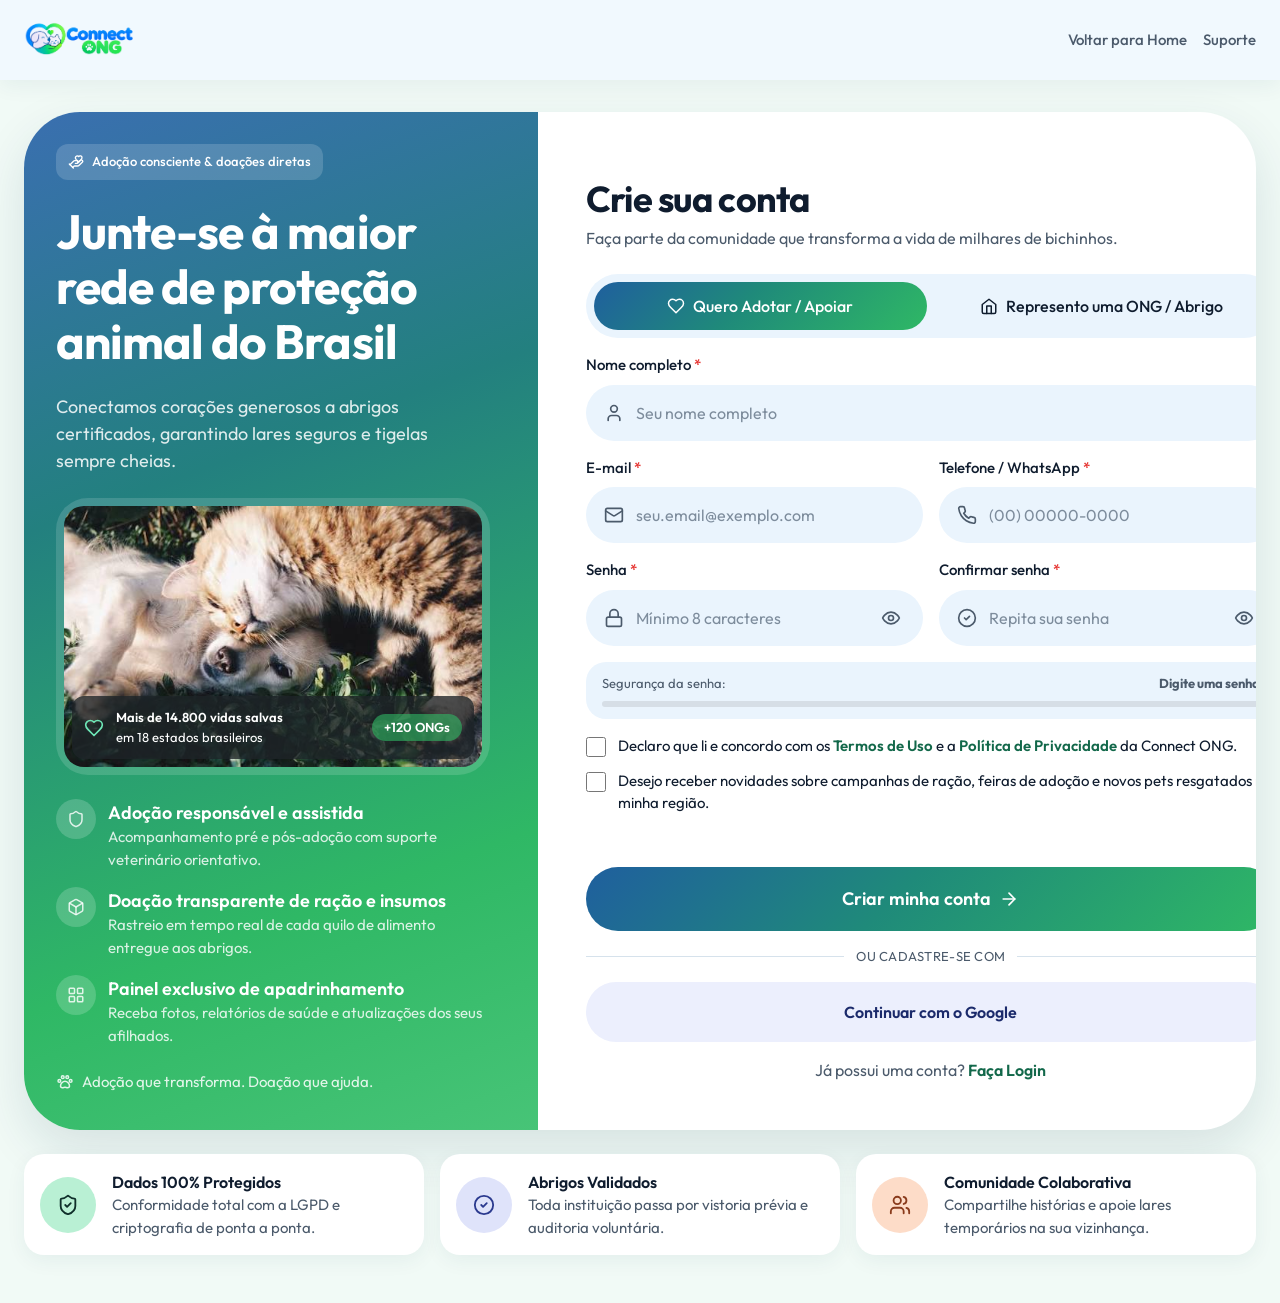
==== commit d1993444: "troca de nome do projeto" ====
--- a/cadastro.html
+++ b/cadastro.html
@@ -4,7 +4,7 @@
 <head>
   <meta charset="UTF-8">
   <meta name="viewport" content="width=device-width, initial-scale=1">
-  <title>Criar conta - Helpet</title>
+  <title>Criar conta - Connect ONG</title>
   <meta name="description" content="Crie sua conta gratuita no Helpet e faça parte da maior rede de proteção animal do Brasil.">
   <link rel="preconnect" href="https://fonts.googleapis.com">
   <link rel="preconnect" href="https://fonts.gstatic.com" crossorigin>
@@ -18,7 +18,7 @@
   <header class="site-header">
     <div class="container header__inner">
       <a class="logo" href="index.html" aria-label="Helpet - Página inicial">
-        <img src="img/Logo helpet pequena.png" alt="Helpet">
+        <img src="img/Logo Connect ONG pequena.png" alt="Helpet">
       </a>
       <nav class="header__nav" aria-label="Navegação principal">
         <a href="index.html">Voltar para Home</a>
@@ -120,7 +120,7 @@
           </div>
 
           <div class="checks">
-            <label class="check"><input type="checkbox" id="termos"><span>Declaro que li e concordo com os <a href="#">Termos de Uso</a> e a <a href="#">Política de Privacidade</a> da Helpet.</span></label>
+            <label class="check"><input type="checkbox" id="termos"><span>Declaro que li e concordo com os <a href="#">Termos de Uso</a> e a <a href="#">Política de Privacidade</a> da Connect ONG.</span></label>
             <label class="check"><input type="checkbox"><span>Desejo receber novidades sobre campanhas de ração, feiras de adoção e novos pets resgatados na minha região.</span></label>
           </div>
 
